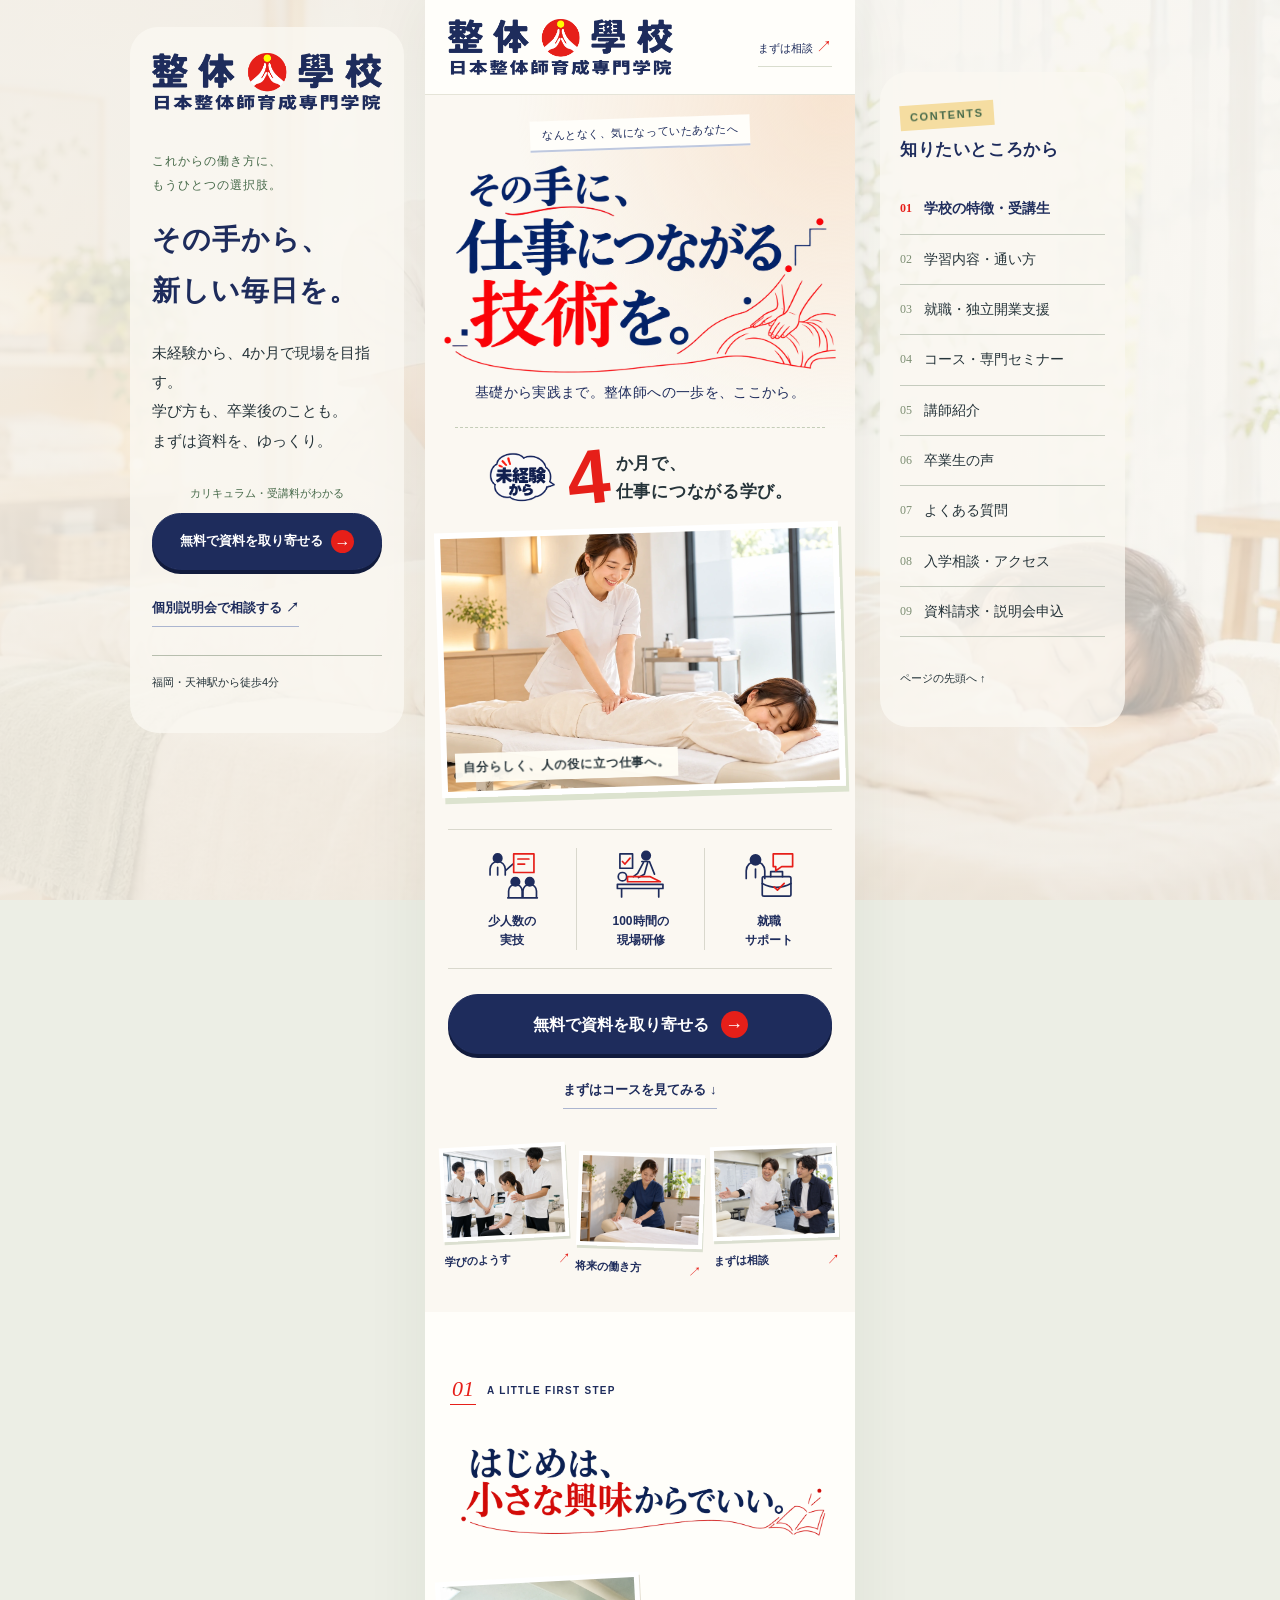
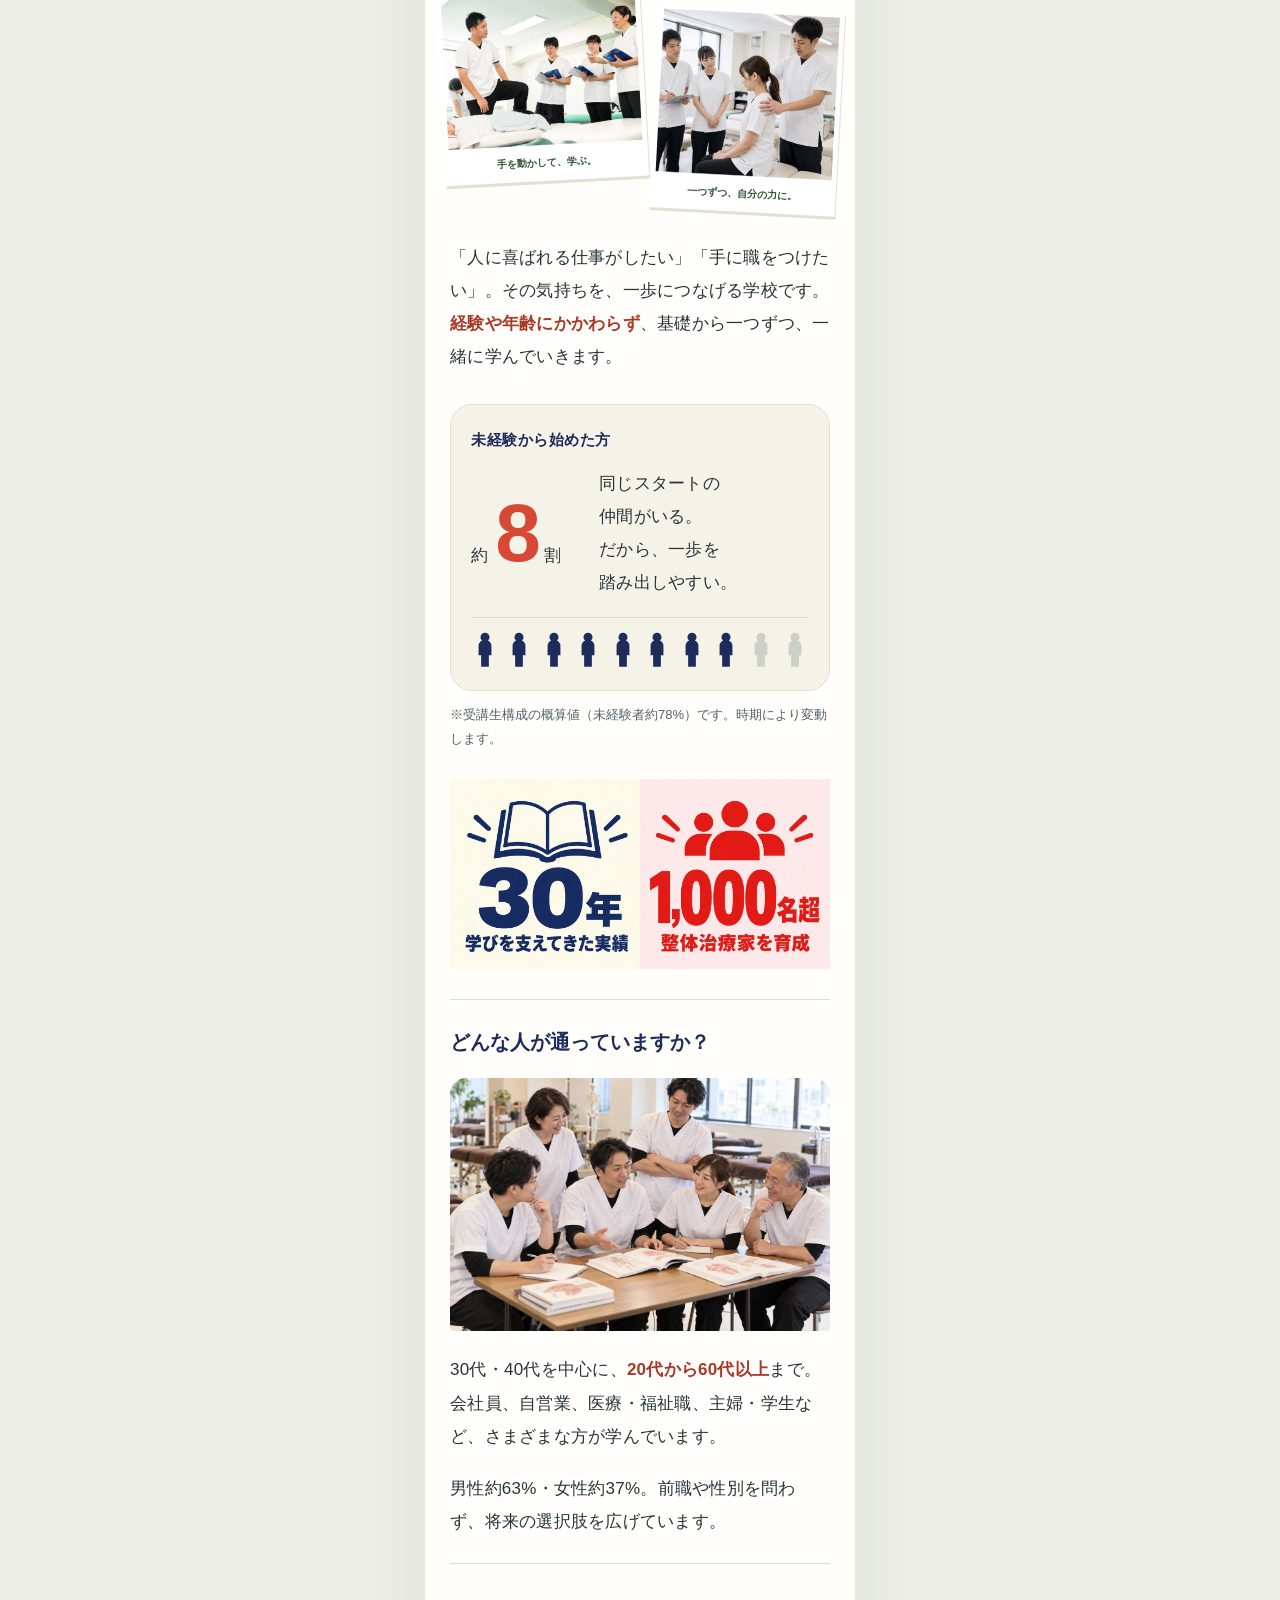
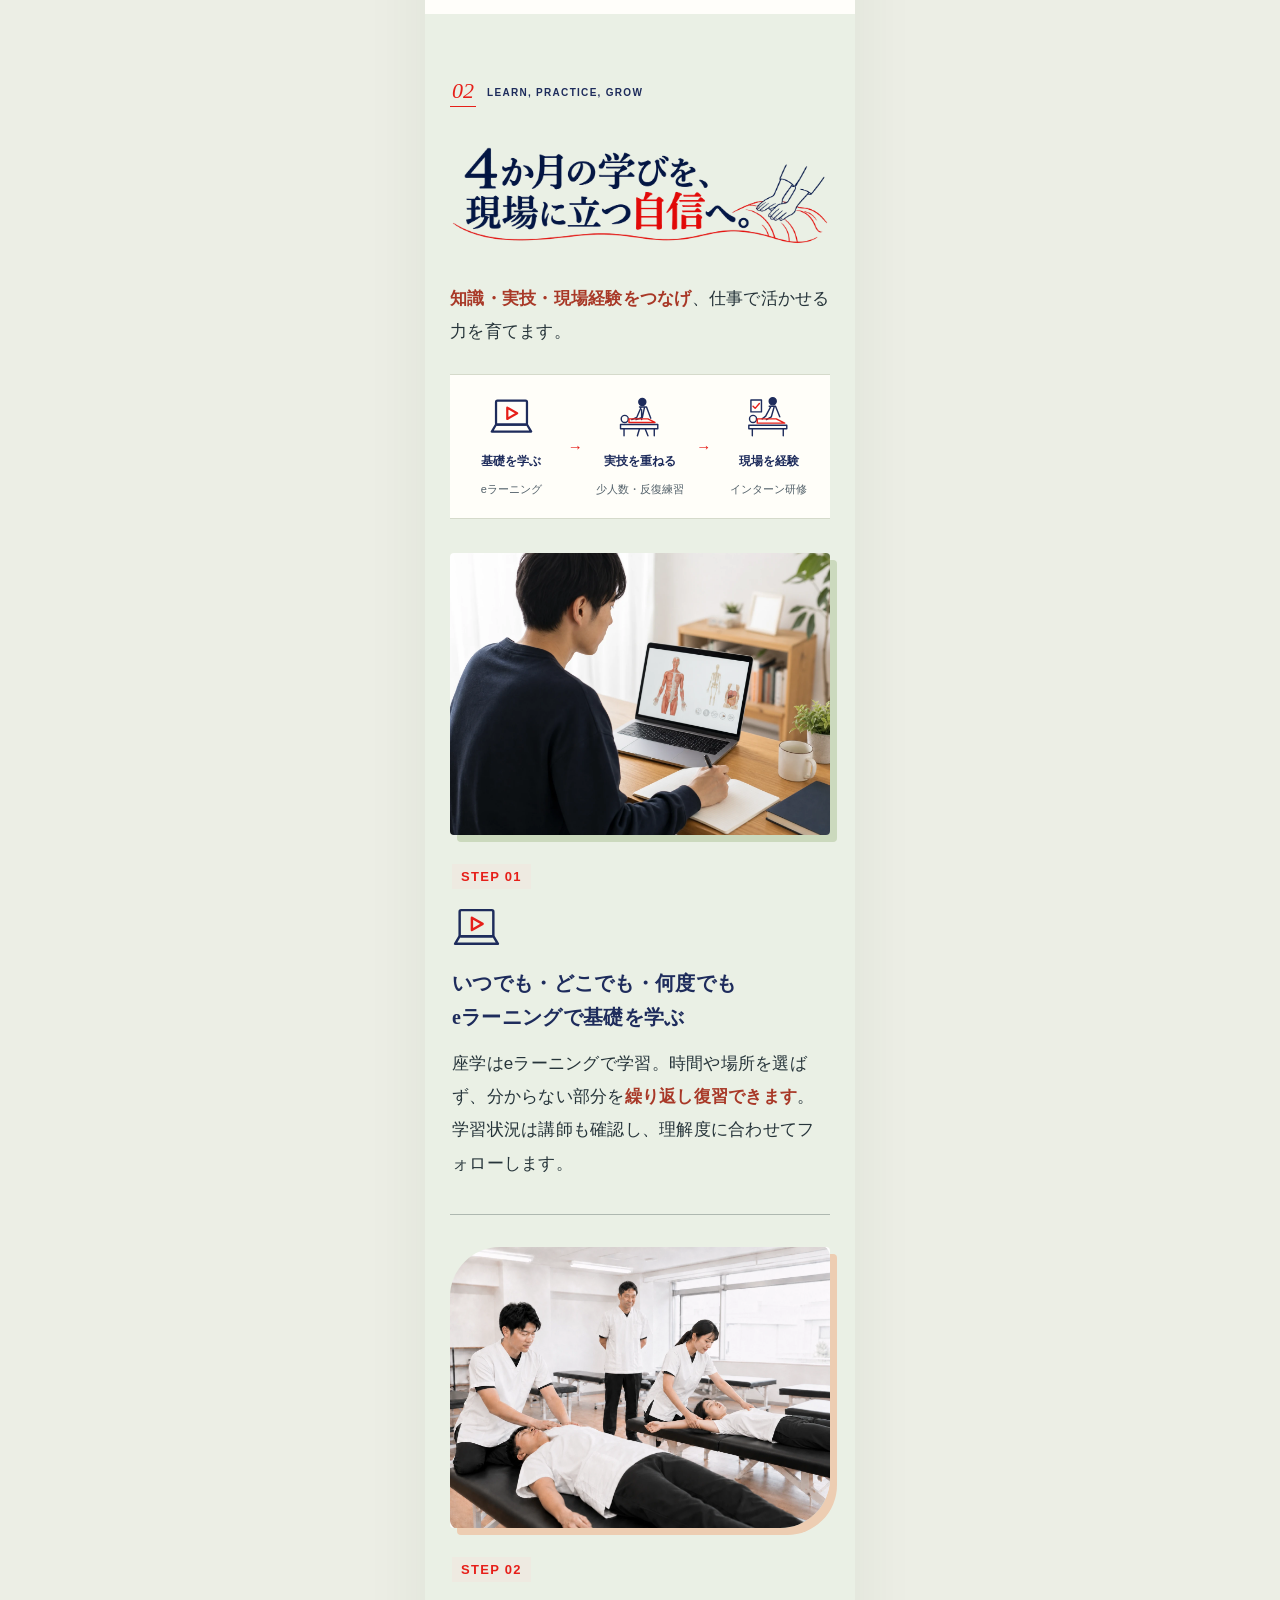
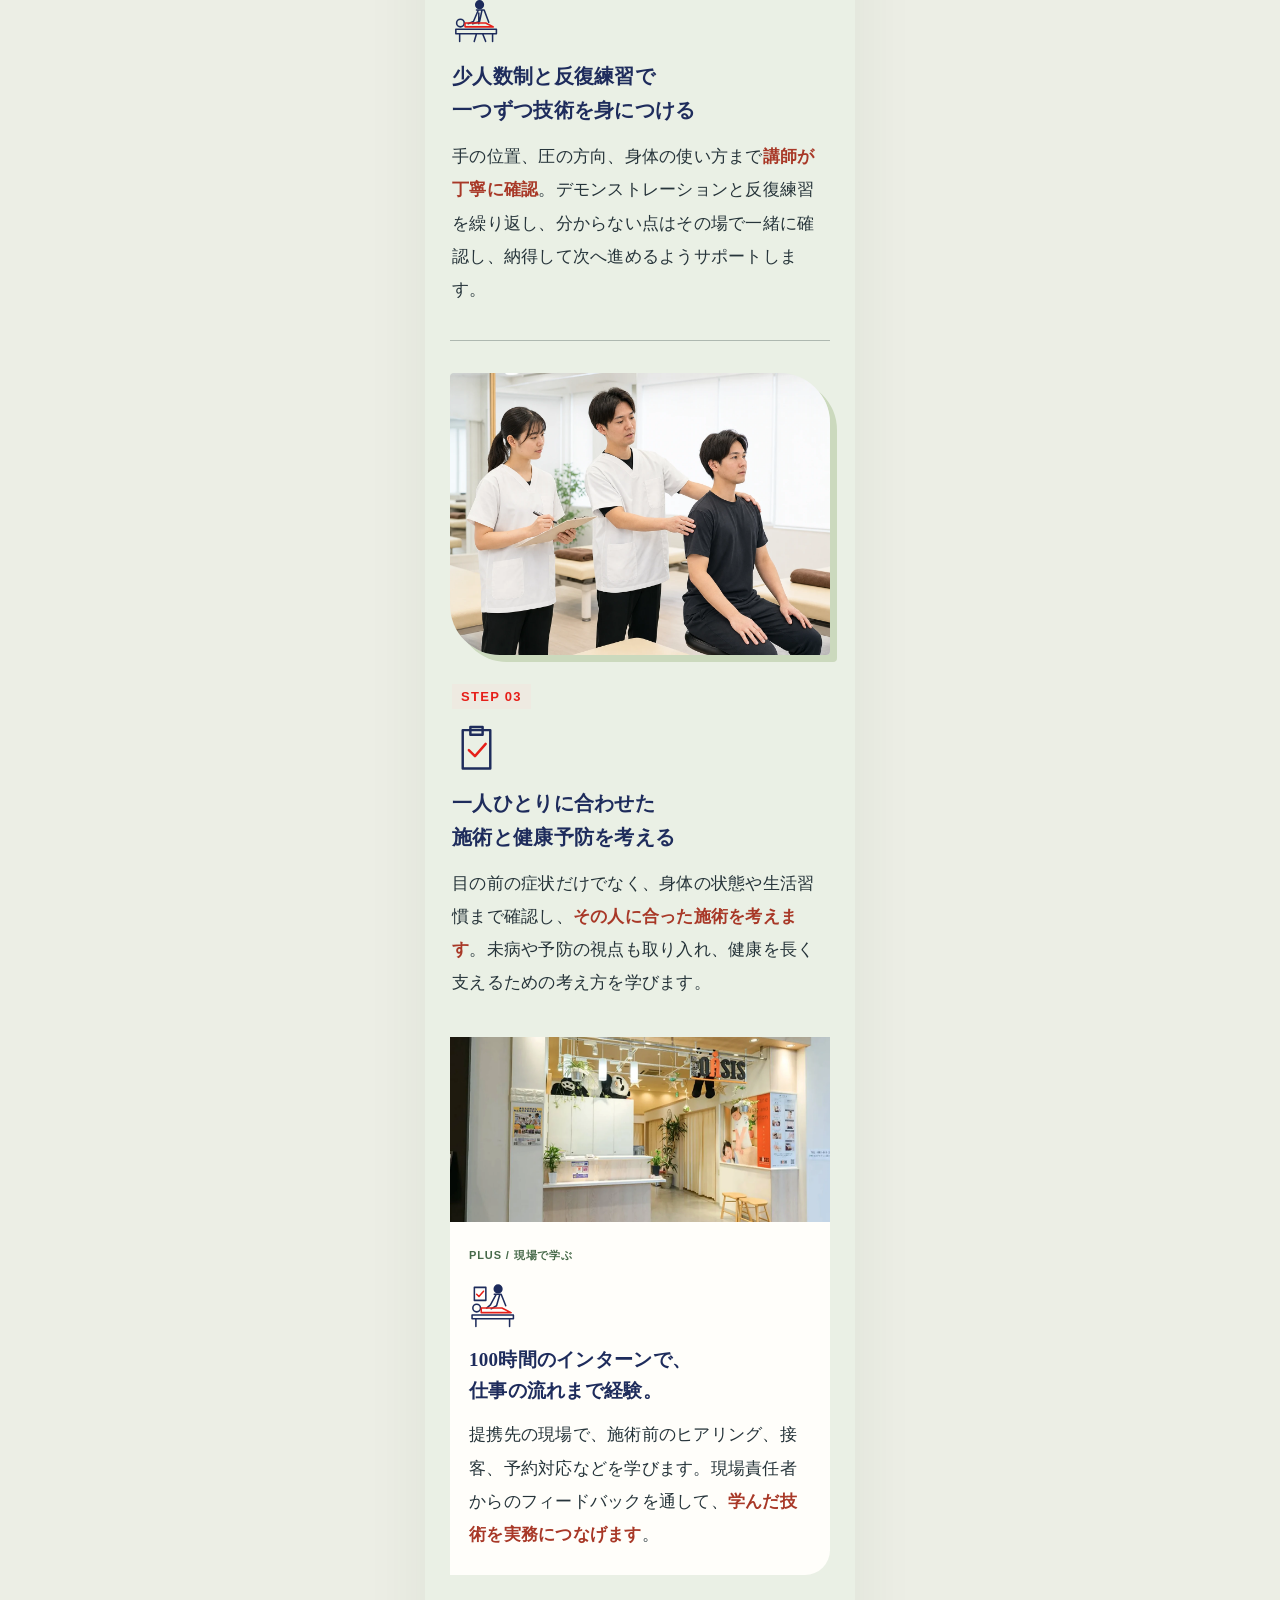
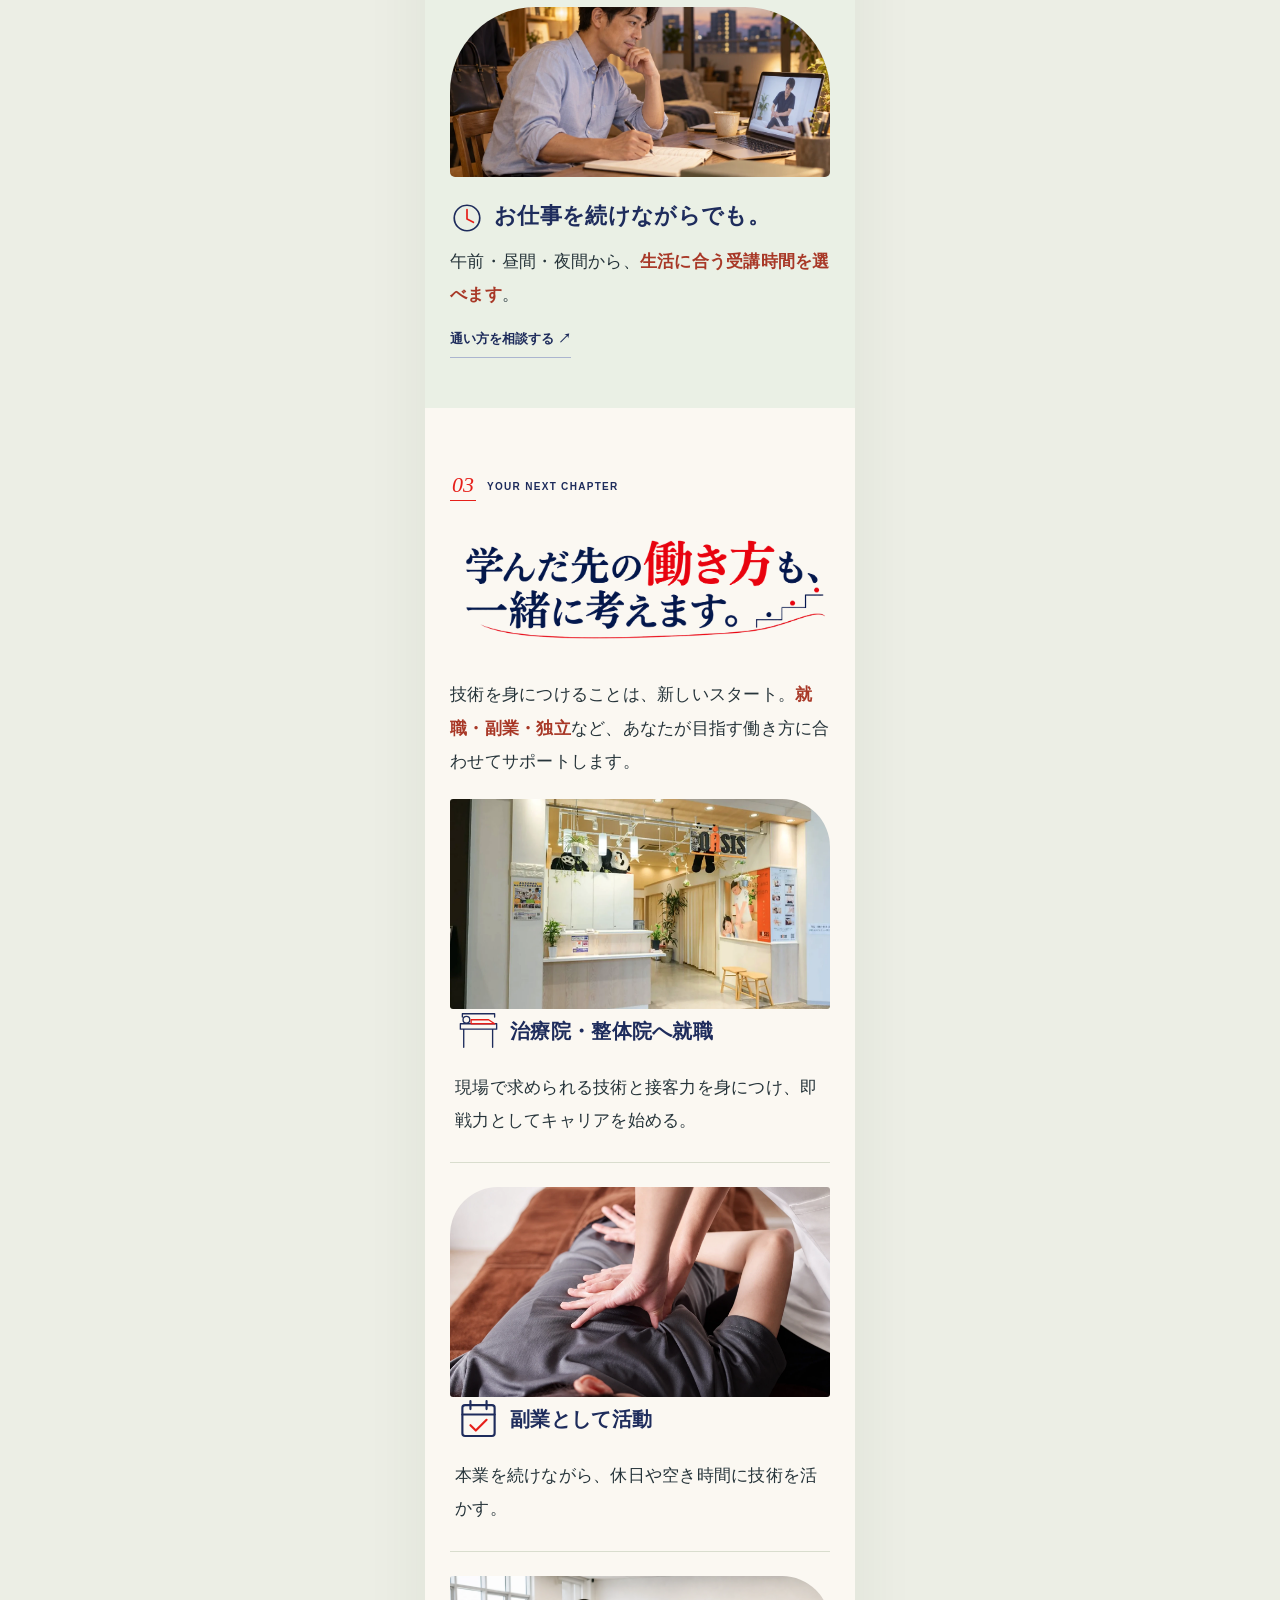
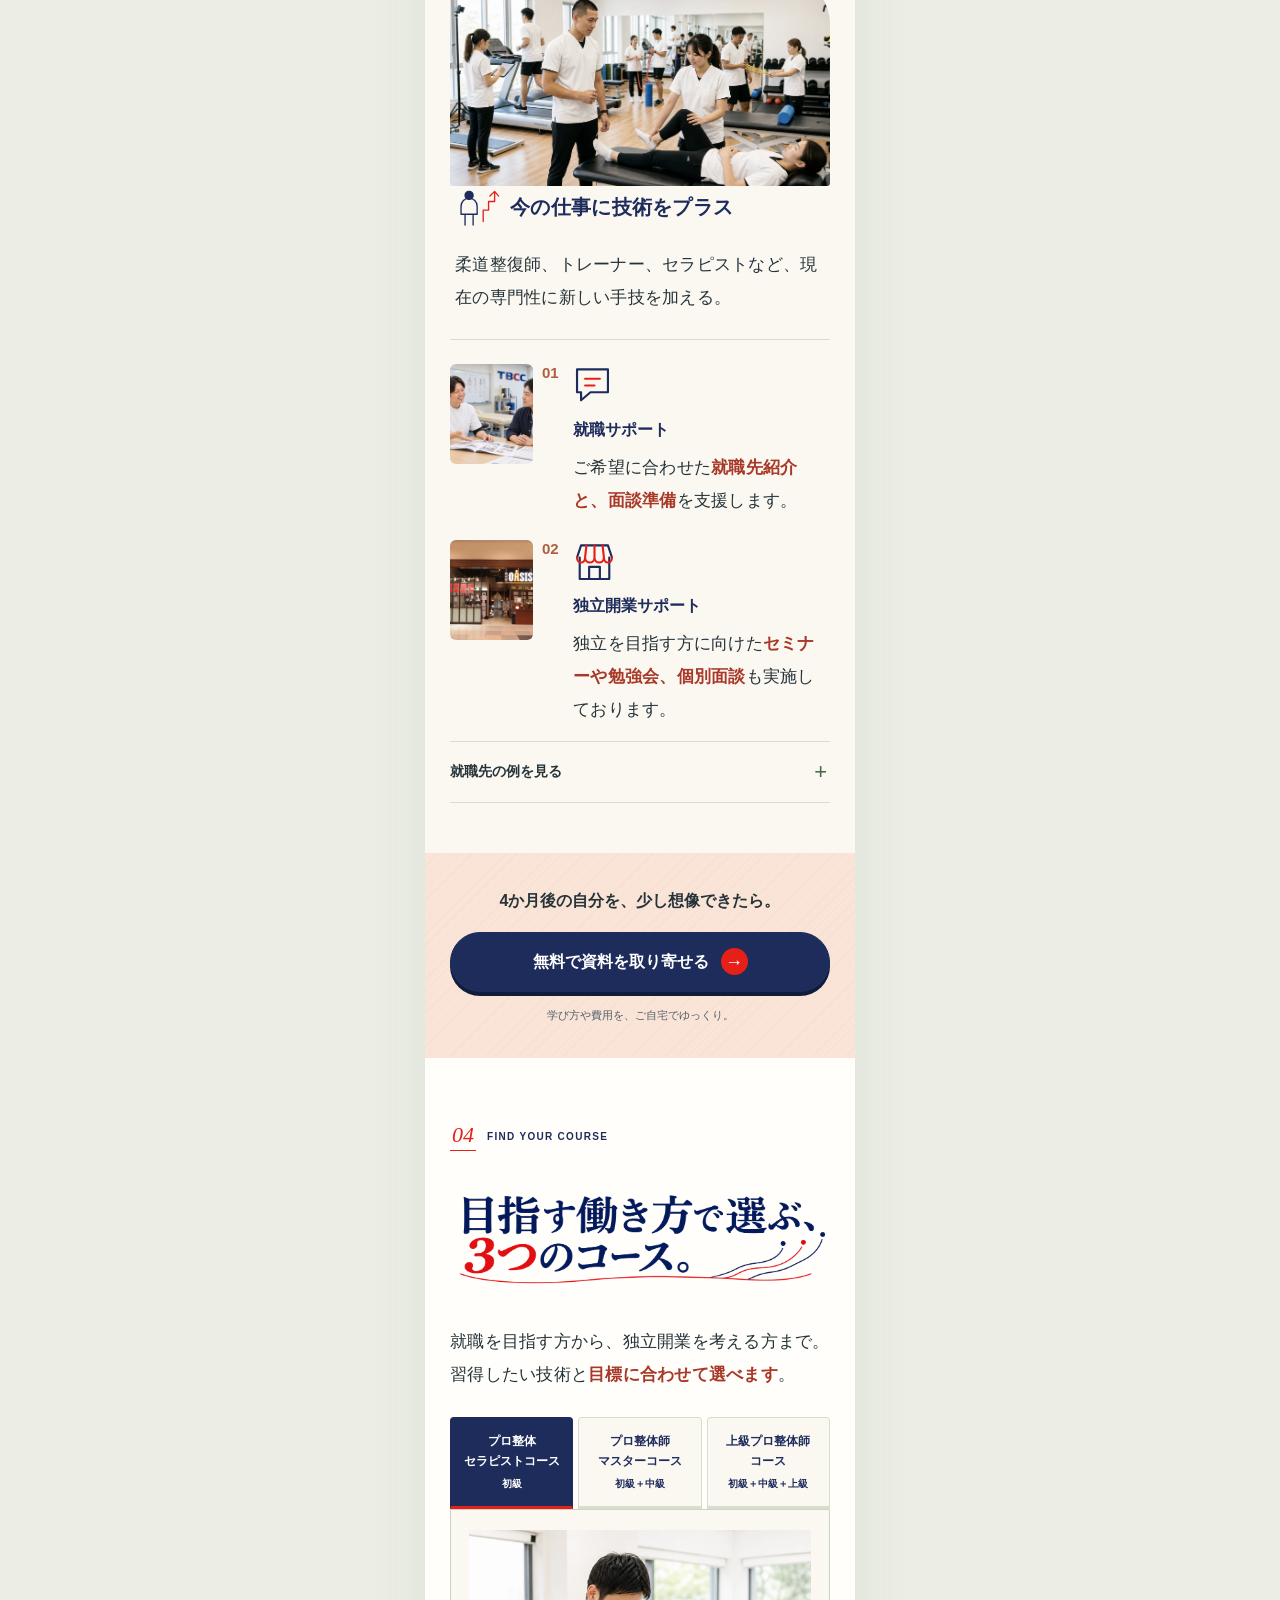
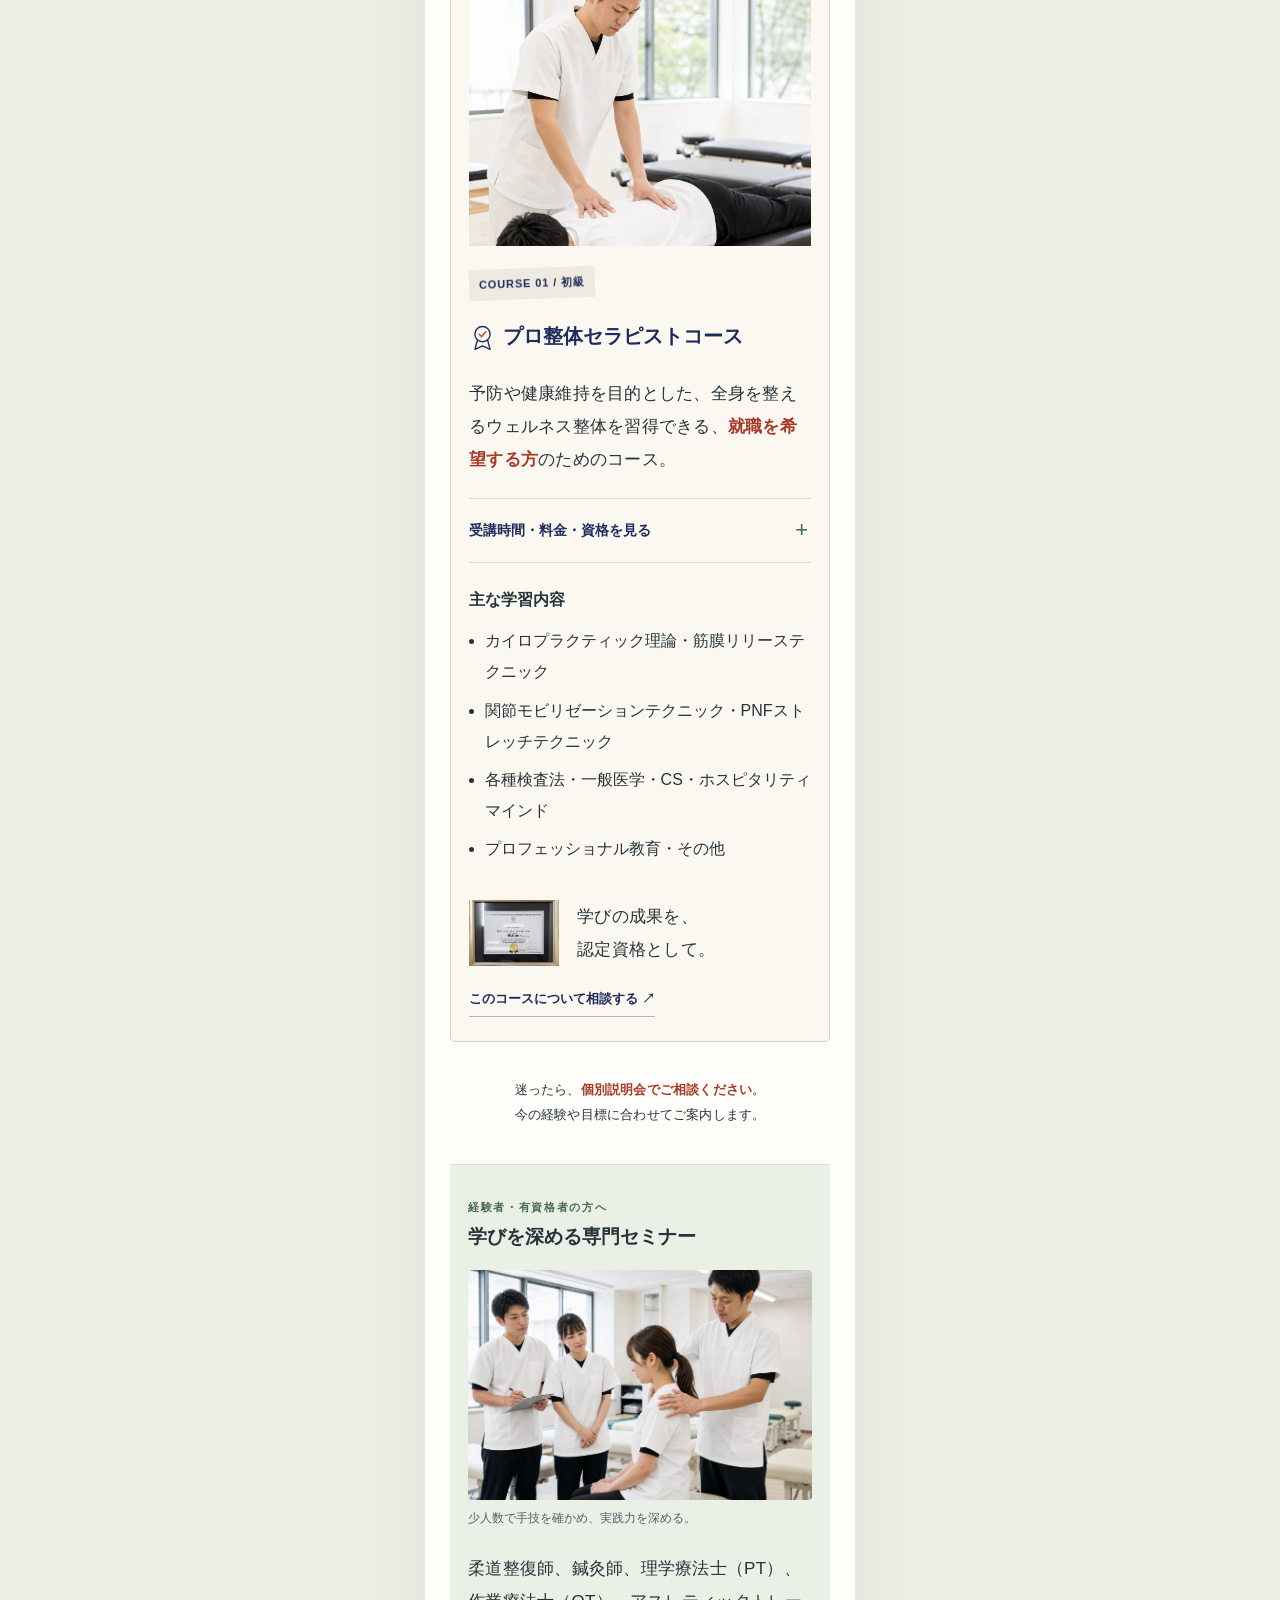
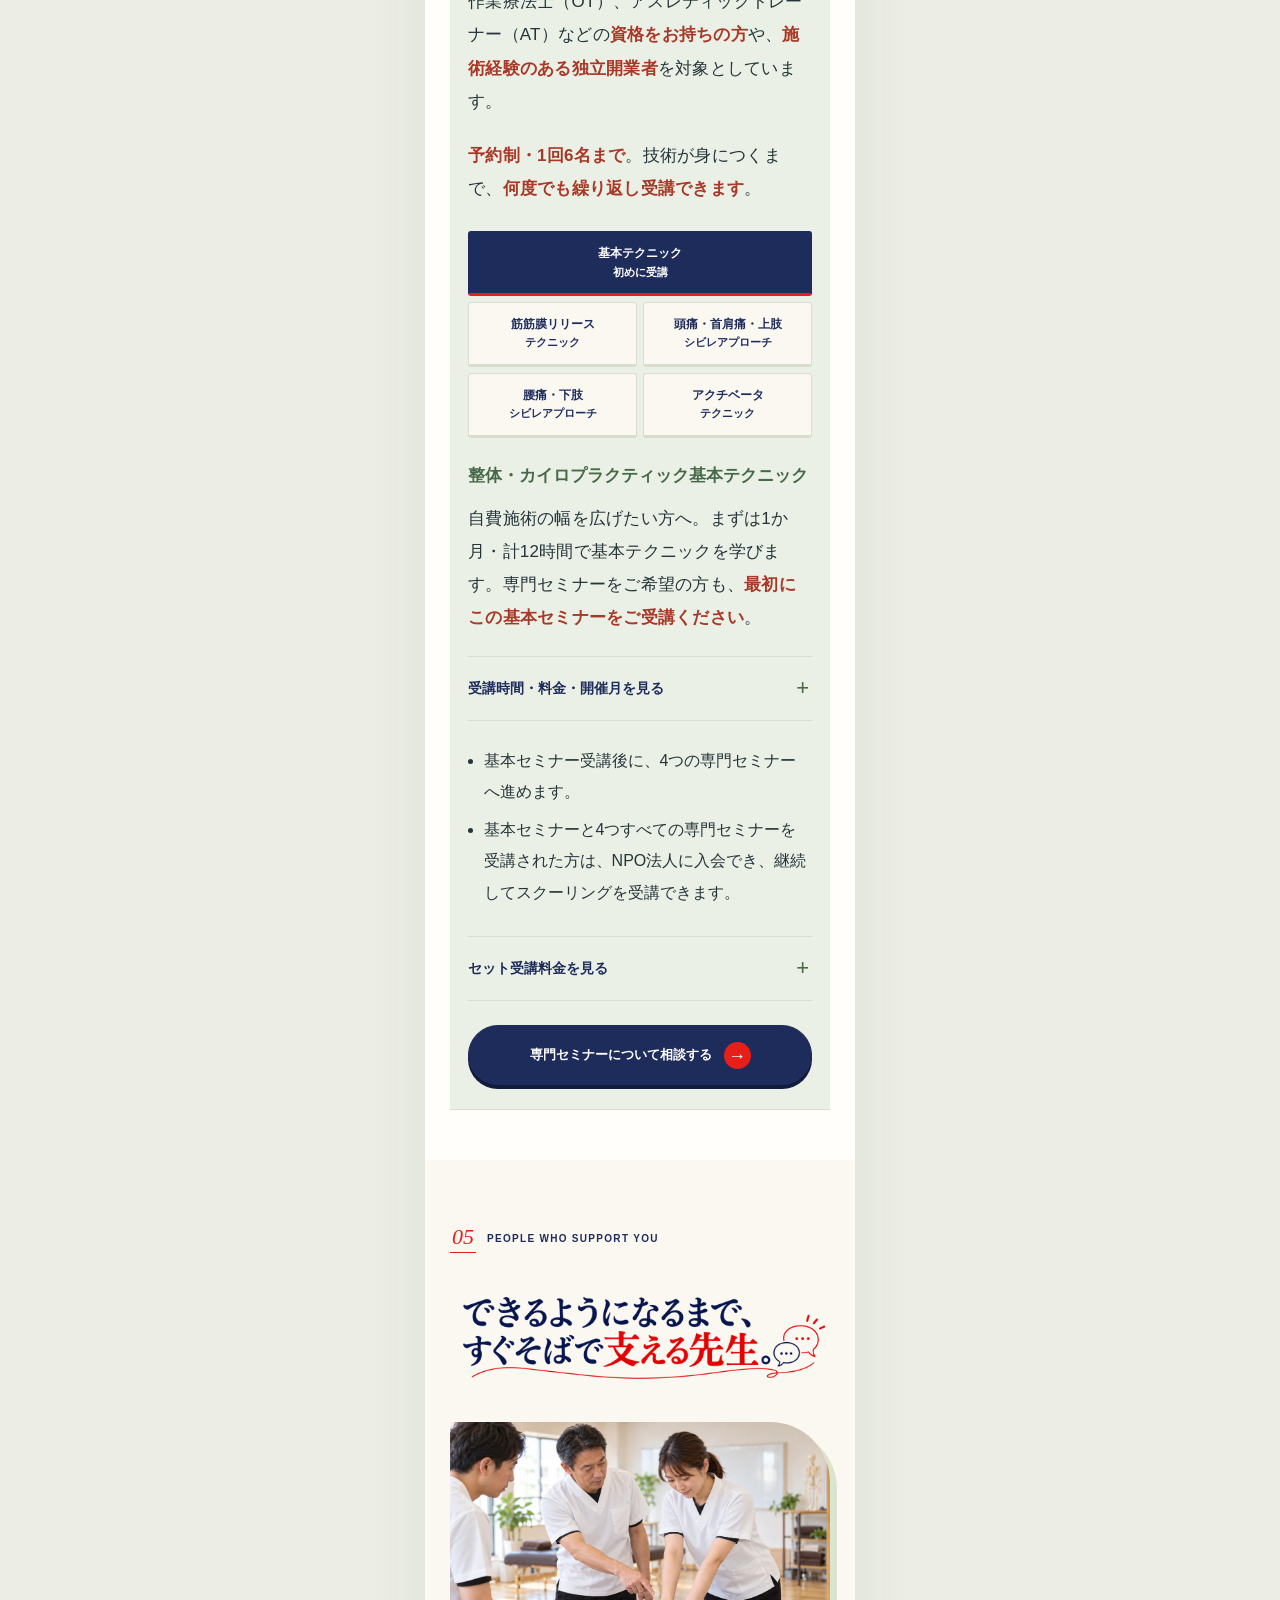
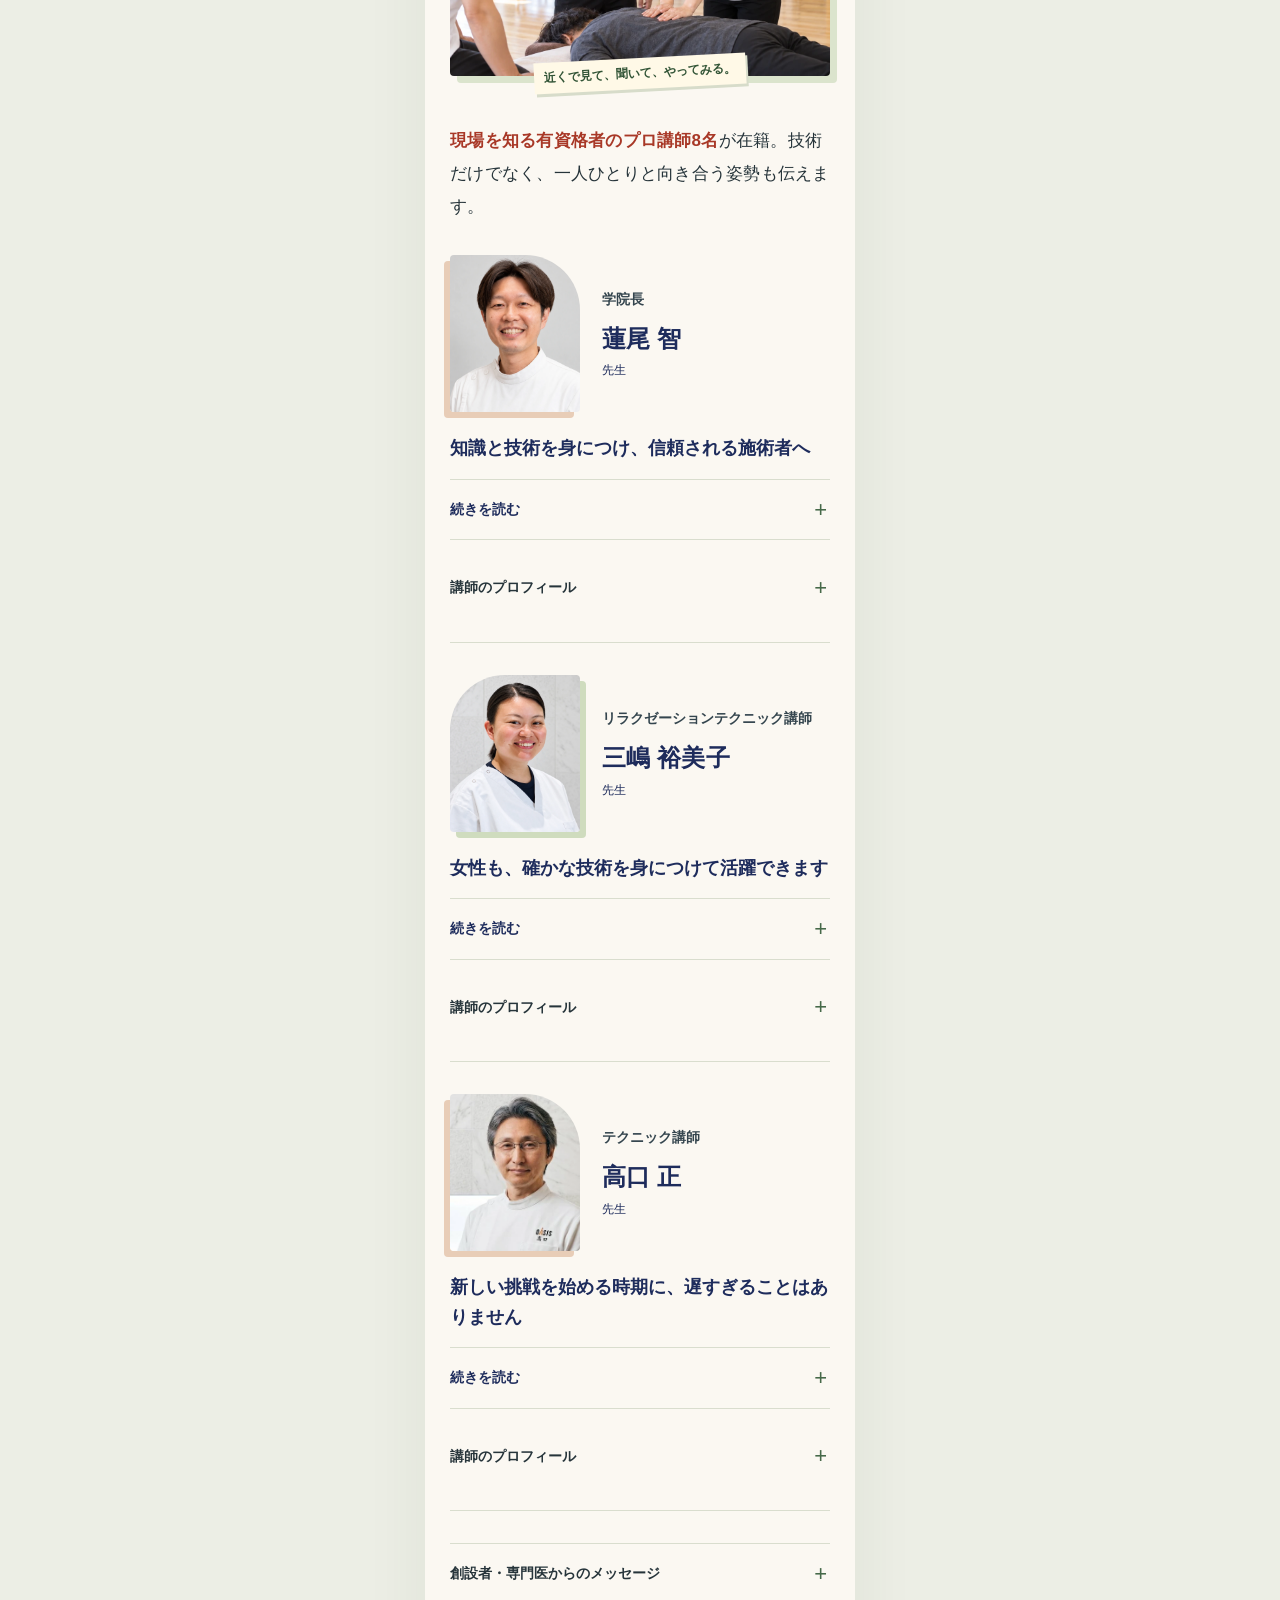
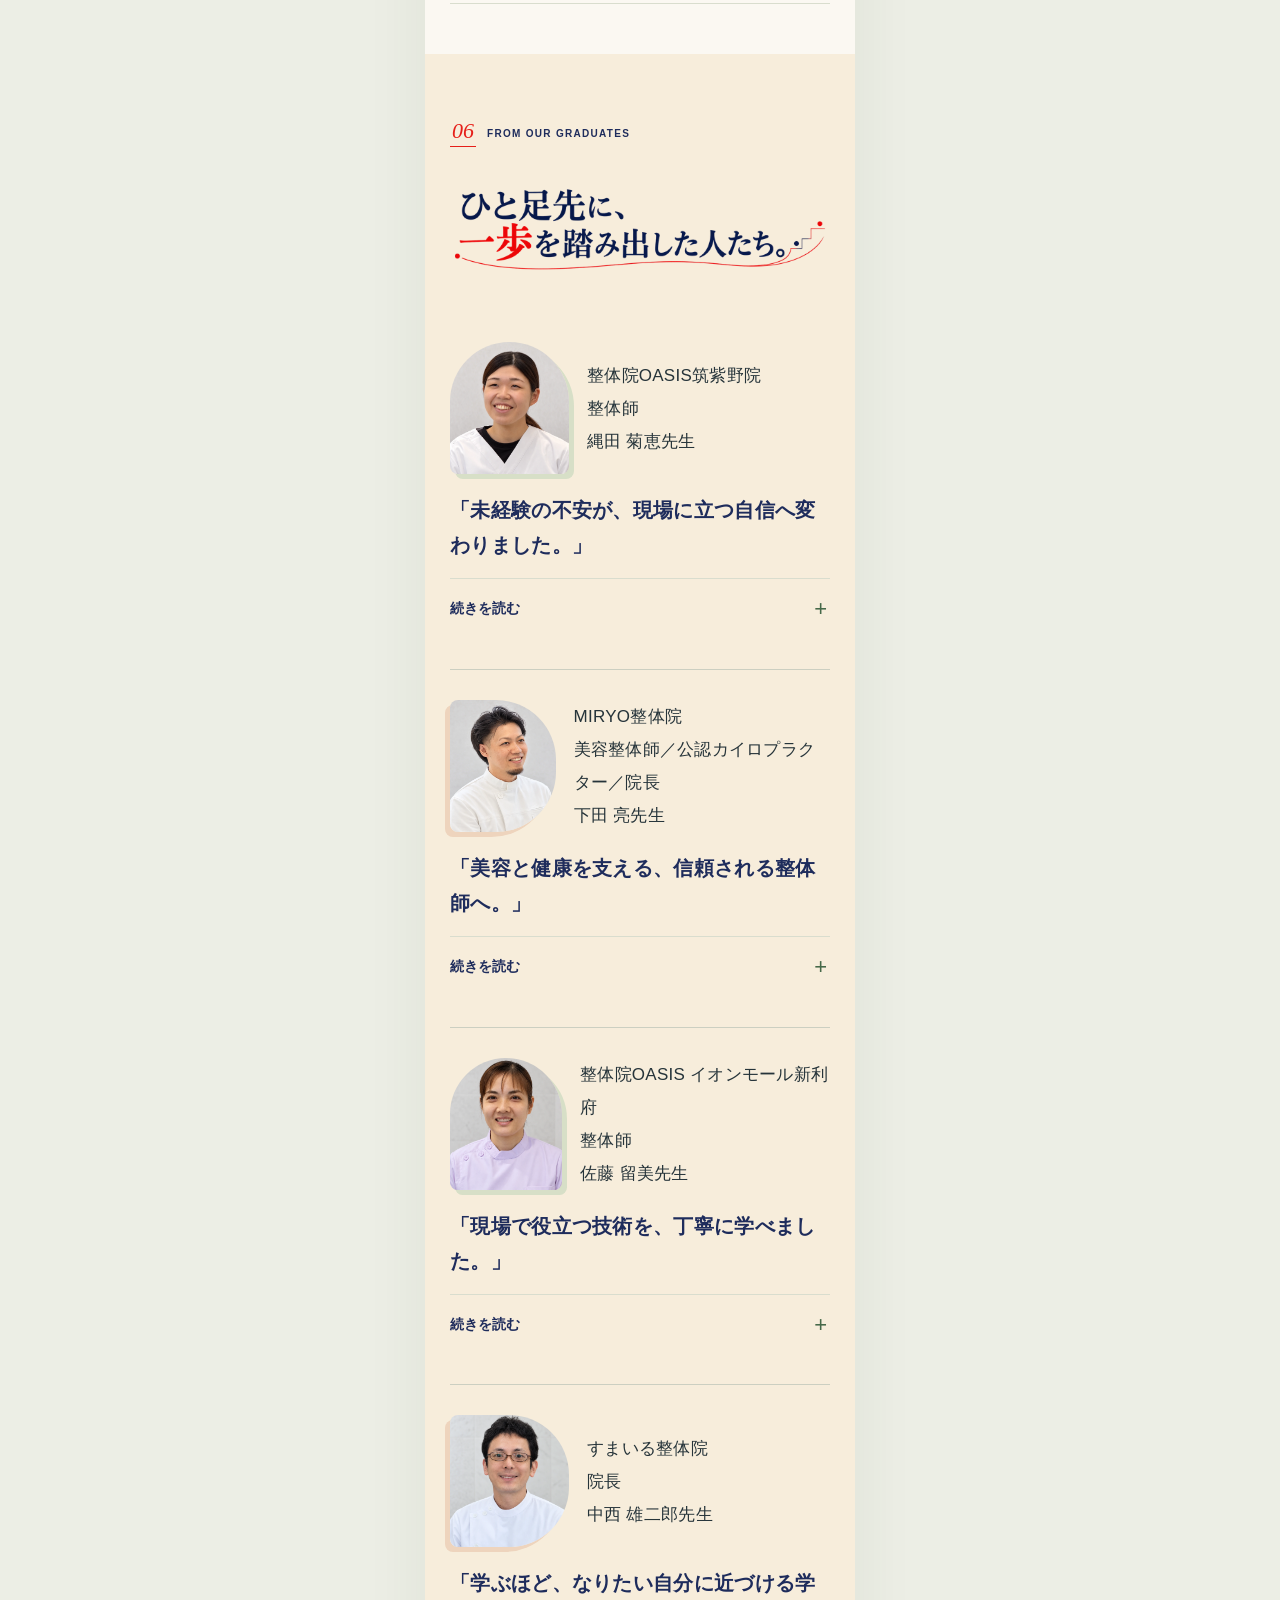
==== index.html @ b2b7c1b5 "Publish TBCC LP V20" ====
<!DOCTYPE html>

<html lang="ja"><head>
<!-- Google Tag Manager -->
<script>(function(w,d,s,l,i){w[l]=w[l]||[];w[l].push({'gtm.start':
new Date().getTime(),event:'gtm.js'});var f=d.getElementsByTagName(s)[0],
j=d.createElement(s),dl=l!='dataLayer'?'&l='+l:'';j.async=true;j.src=
'https://www.googletagmanager.com/gtm.js?id='+i+dl;f.parentNode.insertBefore(j,f);
})(window,document,'script','dataLayer','GTM-N3LWXKG5');</script>
<!-- End Google Tag Manager -->
<!-- Google tag (gtag.js) GA4 -->
<script async="" src="https://www.googletagmanager.com/gtag/js?id=G-VRVKX6JHLL"></script>
<script>
    window.dataLayer = window.dataLayer || [];
    function gtag(){dataLayer.push(arguments);}
    gtag('js', new Date());
    gtag('config', 'G-VRVKX6JHLL');
  </script>
<!-- End Google tag (gtag.js) GA4 -->
<meta charset="utf-8"/>
<meta content="width=device-width, initial-scale=1" name="viewport"/>
<meta content="福岡・天神の整体スクール「整体人学校」（日本整体師育成専門学院）。天神駅徒歩4分、未経験から4ヶ月で整体師を目指す方へ、少人数制実技、eラーニング、インターン、就職・独立開業支援をご案内します。" name="description"/>
<meta content="index,follow,max-image-preview:large,max-snippet:-1,max-video-preview:-1" name="robots"/>
<link href="https://tb-cc.jp/lp/" rel="canonical"/>
<meta content="福岡の整体スクール・整体学校｜未経験から4ヶ月で整体師へ｜整体人学校" property="og:title"/>
<meta content="福岡・天神の整体スクール「整体人学校」（日本整体師育成専門学院）。天神駅徒歩4分、未経験から4ヶ月で整体師を目指す方へ、少人数制実技、eラーニング、インターン、就職・独立開業支援をご案内します。" property="og:description"/>
<meta content="website" property="og:type"/>
<meta content="https://tb-cc.jp/lp/" property="og:url"/>
<meta content="日本整体師育成専門学院" property="og:site_name"/>
<meta content="ja_JP" property="og:locale"/>
<meta content="https://tb-cc.jp/lp/images/assets/hero/top-treatment-selected-20260716.webp" property="og:image"/>
<meta content="https://tb-cc.jp/lp/images/assets/hero/top-treatment-selected-20260716.webp" property="og:image:secure_url"/>
<meta content="image/webp" property="og:image:type"/>
<meta content="1448" property="og:image:width"/>
<meta content="1086" property="og:image:height"/>
<meta content="日本整体師育成専門学院の実技授業" property="og:image:alt"/>
<meta content="summary_large_image" name="twitter:card"/>
<meta content="福岡の整体スクール・整体学校｜未経験から4ヶ月で整体師へ｜整体人学校" name="twitter:title"/>
<meta content="福岡・天神の整体スクール「整体人学校」（日本整体師育成専門学院）。天神駅徒歩4分、未経験から4ヶ月で整体師を目指す方へ、少人数制実技、eラーニング、インターン、就職・独立開業支援をご案内します。" name="twitter:description"/>
<meta content="https://tb-cc.jp/lp/images/assets/hero/top-treatment-selected-20260716.webp" name="twitter:image"/>
<meta content="日本整体師育成専門学院の実技授業" name="twitter:image:alt"/>
<link href="favicon.webp?v=20260806-favicon" rel="icon" sizes="277x277" type="image/webp"/>
<link as="image" fetchpriority="high" href="images/hero-stylish-clinic-v20-20261014.webp?v=20261014-clinic" rel="preload"/>
<link href="//www.googletagmanager.com" rel="dns-prefetch"/>
<title>整体を仕事に。学びが見える | 日本整体師育成専門学院</title>
<link href="styles.css?v=20261013-v17-mats-opacity80" rel="stylesheet"/>
<script defer="" src="app.js?v=20261009-v15-soft"></script>
<link href="scroll-effects.css?v=20261014-v20-scroll" rel="stylesheet"/>
<link href="content-refinement.css?v=20261014-v20-phone" rel="stylesheet"/>
<link href="course-tabs.css?v=20261014-v20-face" rel="stylesheet"/>
<script defer="" src="course-tabs.js?v=20261014-v20-tabs"></script>
<script defer="" src="scroll-effects.js?v=20261014-v20-scroll"></script>
<script type="application/ld+json">{"@context": "https://schema.org", "@graph": [{"@type": "WebSite", "@id": "https://tb-cc.jp/lp/#website", "url": "https://tb-cc.jp/lp/", "name": "日本整体師育成専門学院", "alternateName": ["整体人学校", "整体人學校"], "inLanguage": "ja-JP", "publisher": {"@id": "https://tb-cc.jp/lp/#organization"}}, {"@type": "WebPage", "@id": "https://tb-cc.jp/lp/#webpage", "url": "https://tb-cc.jp/lp/", "name": "福岡の整体スクール・整体学校｜未経験から4ヶ月で整体師へ｜整体人学校", "description": "福岡・天神の整体スクール「整体人学校」（日本整体師育成専門学院）。天神駅徒歩4分、未経験から4ヶ月で整体師を目指す方へ、少人数制実技、eラーニング、インターン、就職・独立開業支援をご案内します。", "isPartOf": {"@id": "https://tb-cc.jp/lp/#website"}, "about": {"@id": "https://tb-cc.jp/lp/#organization"}, "mainEntity": {"@id": "https://tb-cc.jp/lp/#organization"}, "primaryImageOfPage": {"@type": "ImageObject", "url": "https://tb-cc.jp/lp/images/assets/hero/top-treatment-selected-20260716.webp", "width": 1448, "height": 1086}, "inLanguage": "ja-JP"}, {"@type": "EducationalOrganization", "@id": "https://tb-cc.jp/lp/#organization", "name": "日本整体師育成専門学院", "alternateName": ["整体人学校", "整体人學校"], "legalName": "株式会社TBCC", "url": "https://tb-cc.jp/lp/", "logo": {"@type": "ImageObject", "url": "https://tb-cc.jp/lp/images/media-logos/seitai-daigaku-logo-fix.webp", "width": 3438, "height": 858}, "image": "https://tb-cc.jp/lp/images/assets/hero/top-treatment-selected-20260716.webp", "description": "福岡・天神駅徒歩4分。未経験から4ヶ月で整体師を目指す、少人数制実技と現場研修を行う整体スクールです。", "telephone": "0120-43-0556", "email": "tenjin@tb-cc.com", "address": {"@type": "PostalAddress", "streetAddress": "天神3-1-16 橋口ビル4F", "addressLocality": "福岡市中央区", "addressRegion": "福岡県", "addressCountry": "JP"}, "areaServed": [{"@type": "City", "name": "福岡市"}, {"@type": "AdministrativeArea", "name": "福岡県"}], "contactPoint": {"@type": "ContactPoint", "telephone": "0120-43-0556", "contactType": "admissions", "availableLanguage": "ja"}, "priceRange": "48万円〜144万円（税抜）", "knowsAbout": ["整体", "カイロプラクティック", "整体師育成", "筋膜リリース", "PNFストレッチ", "独立開業支援"]}, {"@type": "FAQPage", "@id": "https://tb-cc.jp/lp/#faq", "isPartOf": {"@id": "https://tb-cc.jp/lp/#webpage"}, "mainEntity": [{"@type": "Question", "name": "整体や施術の経験がなくても入学できますか？", "acceptedAnswer": {"@type": "Answer", "text": "未経験から安心して学べるカリキュラムです。基礎知識と基本手技から段階的に学び、必要な知識と技術を一つひとつ身につけていきます。"}}, {"@type": "Question", "name": "働きながら通うことはできますか？", "acceptedAnswer": {"@type": "Answer", "text": "午前・昼間・夜間から、お仕事に合わせて受講時間をお選びいただけます。"}}, {"@type": "Question", "name": "4ヶ月で本当に現場に立てますか？", "acceptedAnswer": {"@type": "Answer", "text": "少人数の反復実技と現場研修を組み合わせ、即戦力化を目指します。ただし、到達度は受講状況や個人差によって異なります。"}}, {"@type": "Question", "name": "卒業後の就職サポートはありますか？", "acceptedAnswer": {"@type": "Answer", "text": "系列・提携治療院への紹介や、面談準備などを通してサポートします。ご希望を丁寧に伺い、一人ひとりに合った進路をご提案します。"}}, {"@type": "Question", "name": "独立開業についても相談できますか？", "acceptedAnswer": {"@type": "Answer", "text": "独立を目指す方に向けたセミナー、勉強会、個別面談を実施しています。まずは目指したい働き方をお聞かせください。"}}]}, {"@type": "ItemList", "@id": "https://tb-cc.jp/lp/#course-list", "name": "日本整体師育成専門学院のコース一覧", "itemListElement": [{"@type": "ListItem", "position": 1, "url": "https://tb-cc.jp/lp/#panel-casual", "item": {"@type": "Course", "@id": "https://tb-cc.jp/lp/#course-casual", "url": "https://tb-cc.jp/lp/#panel-casual", "name": "プロ整体セラピストコース", "description": "全身を整えるウェルネス整体を習得し、就職を目指す初級コース。", "provider": {"@id": "https://tb-cc.jp/lp/#organization"}, "inLanguage": "ja-JP", "timeRequired": "PT310H", "educationalCredentialAwarded": "NPO法人日本整体療法技術支援協会認定 プロ整体セラピスト認定証書"}}, {"@type": "ListItem", "position": 2, "url": "https://tb-cc.jp/lp/#panel-basic", "item": {"@type": "Course", "@id": "https://tb-cc.jp/lp/#course-basic", "url": "https://tb-cc.jp/lp/#panel-basic", "name": "プロ整体師マスターコース", "description": "ウェルネス整体とアクチベータテクニックを習得する初級・中級コース。", "provider": {"@id": "https://tb-cc.jp/lp/#organization"}, "inLanguage": "ja-JP", "timeRequired": "PT440H", "educationalCredentialAwarded": "NPO法人日本整体療法技術支援協会認定 プロ整体師認定証書"}}, {"@type": "ListItem", "position": 3, "url": "https://tb-cc.jp/lp/#panel-professional", "item": {"@type": "Course", "@id": "https://tb-cc.jp/lp/#course-professional", "url": "https://tb-cc.jp/lp/#panel-professional", "name": "上級プロ整体師コース", "description": "整体とカイロプラクティックを総合的に習得し、独立開業を目指す上級コース。", "provider": {"@id": "https://tb-cc.jp/lp/#organization"}, "inLanguage": "ja-JP", "timeRequired": "PT670H", "educationalCredentialAwarded": "NPO法人日本整体療法技術支援協会認定 上級プロ整体師認定証書"}}, {"@type": "ListItem", "position": 4, "url": "https://tb-cc.jp/lp/#panel-license-basic", "item": {"@type": "Course", "name": "整体・カイロプラクティック基本テクニック", "description": "自費施術の幅を広げたい方へ。まずは1か月・計12時間で基本テクニックを学びます。専門セミナーをご希望の方も、最初にこの基本セミナーをご受講ください。", "provider": {"@id": "https://tb-cc.jp/lp/#organization"}, "timeRequired": "PT12H"}}, {"@type": "ListItem", "position": 5, "url": "https://tb-cc.jp/lp/#panel-license-myofascial", "item": {"@type": "Course", "name": "筋筋膜リリーステクニック", "description": "筋筋膜リリーステクニックを学ぶ専門セミナーです。基本を土台に学びを深め、自費施術に活かせる技術の幅を広げます。", "provider": {"@id": "https://tb-cc.jp/lp/#organization"}, "timeRequired": "PT24H"}}, {"@type": "ListItem", "position": 6, "url": "https://tb-cc.jp/lp/#panel-license-upper", "item": {"@type": "Course", "name": "頭痛・首肩痛・上肢シビレアプローチ", "description": "頭痛・首肩痛・上肢シビレアプローチを学ぶ専門セミナーです。基本を土台に学びを深め、自費施術に活かせる技術の幅を広げます。", "provider": {"@id": "https://tb-cc.jp/lp/#organization"}, "timeRequired": "PT24H"}}, {"@type": "ListItem", "position": 7, "url": "https://tb-cc.jp/lp/#panel-license-lower", "item": {"@type": "Course", "name": "腰痛・下肢シビレアプローチ", "description": "腰痛・下肢シビレアプローチを学ぶ専門セミナーです。基本を土台に学びを深め、自費施術に活かせる技術の幅を広げます。", "provider": {"@id": "https://tb-cc.jp/lp/#organization"}, "timeRequired": "PT24H"}}, {"@type": "ListItem", "position": 8, "url": "https://tb-cc.jp/lp/#panel-license-activator", "item": {"@type": "Course", "name": "アクチベータテクニック", "description": "アクチベータテクニックを学ぶ専門セミナーです。基本を土台に学びを深め、自費施術に活かせる技術の幅を広げます。", "provider": {"@id": "https://tb-cc.jp/lp/#organization"}, "timeRequired": "PT24H"}}]}]}</script></head><body><noscript><iframe height="0" src="https://www.googletagmanager.com/ns.html?id=GTM-N3LWXKG5" style="display:none;visibility:hidden" width="0"></iframe></noscript>
<a class="skip-link" href="#main">本文へ移動</a>
<div aria-hidden="true" class="page-backdrop"></div>
<aside aria-label="資料請求のご案内" class="desktop-request">
<a class="rail-brand" href="#top"><img alt="整体人学校 日本整体師育成専門学院" class="" decoding="async" height="858" loading="eager" src="images/media-logos/seitai-daigaku-logo-fix.webp?v=20260731-logo-fix" width="3438"/></a>
<p class="rail-kicker">これからの働き方に、<br/>もうひとつの選択肢。</p>
<h2>その手から、<br/>新しい毎日を。</h2>
<p>未経験から、4か月で現場を目指す。<br/>学び方も、卒業後のことも。<br/>まずは資料を、ゆっくり。</p>
<div class="rail-cta"><span class="small-note">カリキュラム・受講料がわかる</span><a class="button" data-purpose="資料請求" href="#contact"><span>無料で資料を取り寄せる</span><span aria-hidden="true" class="button-arrow">→</span></a></div>
<a class="text-link" data-purpose="個別説明会希望" href="#contact">個別説明会で相談する <span>↗</span></a>
<p class="rail-access">福岡・天神駅から徒歩4分</p>
</aside>
<nav aria-label="ページの目次" class="desktop-toc"><p class="eyebrow">CONTENTS</p><h2>知りたいところから</h2><a href="#about"><span>01</span>学校の特徴・受講生</a><a href="#learning"><span>02</span>学習内容・通い方</a><a href="#career"><span>03</span>就職・独立開業支援</a><a href="#course"><span>04</span>コース・専門セミナー</a><a href="#instructors"><span>05</span>講師紹介</a><a href="#graduate"><span>06</span>卒業生の声</a><a href="#faq"><span>07</span>よくある質問</a><a href="#admission"><span>08</span>入学相談・アクセス</a><a href="#contact"><span>09</span>資料請求・説明会申込</a><a class="back-top" href="#top">ページの先頭へ ↑</a></nav>
<div class="mobile-page" id="top">
<header class="site-header"><a href="#top"><img alt="整体人学校 日本整体師育成専門学院" class="" decoding="async" height="858" loading="eager" src="images/media-logos/seitai-daigaku-logo-fix.webp?v=20260731-logo-fix" width="3438"/></a><a class="header-consult" data-purpose="個別説明会希望" href="#contact">まずは相談 <span>↗</span></a></header>
<main id="main">
<section aria-labelledby="hero-title" class="hero">
<div class="hero-copy"><p class="hero-invite">なんとなく、気になっていたあなたへ</p>
<h1 class="hero-art-title" id="hero-title"><span class="visually-hidden">その手に、仕事につながる技術を。</span><img alt="" aria-hidden="true" fetchpriority="high" height="599" src="images/hero-practical-title-v15-transparent.webp" width="1100"/></h1><p class="hero-title-subcopy">基礎から実践まで。整体師への一歩を、ここから。</p>
<div class="hero-promise"><p class="beginner-bubble"><img src="images/beginner-speech-bubble-v20-20261014.webp?v=20261014-bubble" alt="未経験から" width="400" height="398" decoding="async"/></p><p><strong>4</strong><span>か月で、<br/>仕事につながる学び。</span></p></div></div>
<figure class="hero-photo"><img alt="明るい施術室で、笑顔で整体を行う施術者のイメージ" fetchpriority="high" height="933" src="images/hero-stylish-clinic-v20-20261014.webp?v=20261014-clinic" width="1400"/><figcaption>自分らしく、人の役に立つ仕事へ。</figcaption></figure>
<div class="hero-action"><nav aria-label="学びの特徴" class="icon-benefits"><a href="#learning"><svg aria-hidden="true" class="guide-icon" data-icon="small-class" fill="none" focusable="false" stroke="currentColor" stroke-linecap="round" stroke-linejoin="round" stroke-width="2" viewbox="0 0 64 64"><circle cx="15" cy="12" fill="currentColor" r="5"></circle><path d="M6 32v-7a9 9 0 0 1 18 0v7M15 23v9M24 27l9-8"></path><path class="accent" d="M34 7h24v22H34zM39 13h13m-13 6h8"></path><circle cx="36" cy="40" fill="currentColor" r="5"></circle><circle cx="53" cy="40" fill="currentColor" r="5"></circle><path d="M28 58v-7a8 8 0 0 1 16 0v7m1 0v-7a8 8 0 0 1 16 0v7M27 59h35"></path></svg><span>少人数の<br/>実技</span></a><a href="#learning"><svg aria-hidden="true" class="guide-icon" data-icon="workplace-training" fill="none" focusable="false" stroke="currentColor" stroke-linecap="round" stroke-linejoin="round" stroke-width="2" viewbox="0 0 64 64"><circle cx="38" cy="9" fill="currentColor" r="5"></circle><path d="M33 16h9l6 15m-13-14-7 13-5 4m17-17-4 14-7 4"></path><circle cx="10" cy="34" r="5"></circle><path class="accent" d="M16 34h27l12 6H16z"></path><path d="M4 43h54v5H4zM9 48v10m44-10v10"></path><path d="M7 7h15v17H7z"></path><path class="accent" d="m10 16 3 3 6-7"></path></svg><span>100時間の<br/>現場研修</span></a><a href="#career"><svg aria-hidden="true" class="guide-icon" data-icon="job-support" fill="none" focusable="false" stroke="currentColor" stroke-linecap="round" stroke-linejoin="round" stroke-width="2" viewbox="0 0 64 64"><circle cx="16" cy="14" fill="currentColor" r="6"></circle><path d="M5 36v-9a11 11 0 0 1 22 0v9M16 25v10"></path><rect height="23" rx="2" width="34" x="24" y="34"></rect><path d="M34 34v-6h14v6M24 42c11 6 23 6 34 0"></path><path class="accent" d="m38 46 4 4 8-8"></path><path class="accent" d="M37 7h23v15H47l-7 5v-5h-3z"></path></svg><span>就職<br/>サポート</span></a></nav><a class="button" data-purpose="資料請求" href="#contact"><span>無料で資料を取り寄せる</span><span aria-hidden="true" class="button-arrow">→</span></a><a class="text-link" href="#course">まずはコースを見てみる ↓</a></div>
</section><nav aria-label="学校の魅力を写真から見る" class="photo-stories"><a href="#learning"><img alt="" class="" decoding="async" height="1086" loading="lazy" src="images/assets/course/school-practice-observation-uniform.webp?v=20261014-restored" width="1448"/><span>学びのようす<b aria-hidden="true">↗</b></span></a><a href="#career"><img alt="" class="" decoding="async" height="933" loading="lazy" src="images/story-career-navy-v20-20261014.webp?v=20261014-navy" width="1400"/><span>将来の働き方<b aria-hidden="true">↗</b></span></a><a href="#admission"><img alt="" class="" decoding="async" height="933" loading="lazy" src="images/story-consult-v20-20261014.webp?v=20261014-scenes" width="1400"/><span>まずは相談<b aria-hidden="true">↗</b></span></a></nav>
<section class="section about" id="about">
<div class="section-title"><p class="eyebrow"><span>01</span> A LITTLE FIRST STEP</p><h2 class="title-art-heading"><span class="visually-hidden">はじめは、小さな興味からでいい。</span><img alt="" aria-hidden="true" decoding="async" height="371" loading="lazy" src="images/title-about-practical-v15.webp" width="1100"/></h2></div><div class="school-photo-spread"><figure><img alt="仲間と実技を学ぶイメージ" class="" decoding="async" height="1023" loading="lazy" src="images/assets/course/course-hero-uniform.webp" width="1537"/><figcaption>手を動かして、学ぶ。</figcaption></figure><figure><img alt="姿勢の確認を学ぶイメージ" class="" decoding="async" height="1097" loading="lazy" src="images/assets/course/school-seated-assessment-uniform.webp" width="1434"/><figcaption>一つずつ、自分の力に。</figcaption></figure></div>
<p>「人に喜ばれる仕事がしたい」「手に職をつけたい」。その気持ちを、一歩につなげる学校です。<strong class="body-keyword">経験や年齢にかかわらず</strong>、基礎から一つずつ、一緒に学んでいきます。</p>
<div class="beginner-note beginner-highlight"><p class="beginner-kicker">未経験から始めた方</p><div><p>約 <strong>8</strong> 割</p></div><p>同じスタートの<br/>仲間がいる。<br/>だから、一歩を<br/>踏み出しやすい。</p><div aria-hidden="true" class="beginner-ratio"><span class="filled"><svg aria-hidden="true" fill="currentColor" viewbox="0 0 16 28"><circle cx="8" cy="4" r="3.5"></circle><path d="M3 11a5 5 0 0 1 10 0v7h-2v9H5v-9H3z"></path></svg></span><span class="filled"><svg aria-hidden="true" fill="currentColor" viewbox="0 0 16 28"><circle cx="8" cy="4" r="3.5"></circle><path d="M3 11a5 5 0 0 1 10 0v7h-2v9H5v-9H3z"></path></svg></span><span class="filled"><svg aria-hidden="true" fill="currentColor" viewbox="0 0 16 28"><circle cx="8" cy="4" r="3.5"></circle><path d="M3 11a5 5 0 0 1 10 0v7h-2v9H5v-9H3z"></path></svg></span><span class="filled"><svg aria-hidden="true" fill="currentColor" viewbox="0 0 16 28"><circle cx="8" cy="4" r="3.5"></circle><path d="M3 11a5 5 0 0 1 10 0v7h-2v9H5v-9H3z"></path></svg></span><span class="filled"><svg aria-hidden="true" fill="currentColor" viewbox="0 0 16 28"><circle cx="8" cy="4" r="3.5"></circle><path d="M3 11a5 5 0 0 1 10 0v7h-2v9H5v-9H3z"></path></svg></span><span class="filled"><svg aria-hidden="true" fill="currentColor" viewbox="0 0 16 28"><circle cx="8" cy="4" r="3.5"></circle><path d="M3 11a5 5 0 0 1 10 0v7h-2v9H5v-9H3z"></path></svg></span><span class="filled"><svg aria-hidden="true" fill="currentColor" viewbox="0 0 16 28"><circle cx="8" cy="4" r="3.5"></circle><path d="M3 11a5 5 0 0 1 10 0v7h-2v9H5v-9H3z"></path></svg></span><span class="filled"><svg aria-hidden="true" fill="currentColor" viewbox="0 0 16 28"><circle cx="8" cy="4" r="3.5"></circle><path d="M3 11a5 5 0 0 1 10 0v7h-2v9H5v-9H3z"></path></svg></span><span class="empty"><svg aria-hidden="true" fill="currentColor" viewbox="0 0 16 28"><circle cx="8" cy="4" r="3.5"></circle><path d="M3 11a5 5 0 0 1 10 0v7h-2v9H5v-9H3z"></path></svg></span><span class="empty"><svg aria-hidden="true" fill="currentColor" viewbox="0 0 16 28"><circle cx="8" cy="4" r="3.5"></circle><path d="M3 11a5 5 0 0 1 10 0v7h-2v9H5v-9H3z"></path></svg></span></div></div>
<p class="fine">※受講生構成の概算値（未経験者約78%）です。時期により変動します。</p>
<figure class="about-proof-art"><img src="images/school-proof-bold-v20-20261014.webp?v=20261014-bold-proof" alt="30年、学びを支えてきた実績。1,000名超の整体治療家を育成。" width="1400" height="700" loading="lazy" decoding="async"/></figure>
<section aria-labelledby="learner-profile-title" class="learner-profile"><h3 id="learner-profile-title">どんな人が通っていますか？</h3><figure class="learner-profile-photo"><img alt="幅広い年代の男女が一緒に学ぶ受講生のイメージ" decoding="async" height="733" loading="lazy" src="images/adult-learners-group-v17.webp" width="1100"/></figure><div><p>30代・40代を中心に、<strong class="body-keyword">20代から60代以上</strong>まで。会社員、自営業、医療・福祉職、主婦・学生など、さまざまな方が学んでいます。</p><p>男性約63%・女性約37%。前職や性別を問わず、将来の選択肢を広げています。</p></div></section>
</section>
<section class="section learning" id="learning">
<div class="section-title"><p class="eyebrow"><span>02</span> LEARN, PRACTICE, GROW</p><h2 class="title-art-heading"><span class="visually-hidden">4か月の学びを、現場に立つ自信へ。</span><img alt="" aria-hidden="true" decoding="async" height="379" loading="lazy" src="images/title-learning-practical-v15.webp" width="1100"/></h2></div>
<p><strong class="body-keyword">知識・実技・現場経験をつなげ</strong>、仕事で活かせる力を育てます。</p>

<div class="learning-path"><span class="icon-flow-step"><svg aria-hidden="true" class="guide-icon" fill="none" focusable="false" stroke="currentColor" stroke-linecap="round" stroke-linejoin="round" stroke-width="1.6" viewbox="0 0 32 32"><rect height="17" rx="1" width="22" x="5" y="4"></rect><path d="M2 26h28l-3-5H5z"></path><path class="accent" d="m13 9 7 4-7 4z"></path></svg><b>基礎を学ぶ</b><small>eラーニング</small></span><i aria-hidden="true">→</i><span class="icon-flow-step"><svg aria-hidden="true" class="guide-icon" data-icon="practice" fill="none" focusable="false" stroke="currentColor" stroke-linecap="round" stroke-linejoin="round" stroke-width="2" viewbox="0 0 64 64"><circle cx="36" cy="10" fill="currentColor" r="5"></circle><path d="M32 17h10l6 16m-14-15-6 14-7 3m18-17-3 14-9 3M35 21v14"></path><circle cx="11" cy="34" r="5"></circle><path class="accent" d="M17 34h27l10 5H17z"></path><path d="M5 42h53v6H5zM10 48v10m43-10v10M32 48l-3 10m11-10 4 10"></path></svg><b>実技を重ねる</b><small>少人数・反復練習</small></span><i aria-hidden="true">→</i><span class="icon-flow-step"><svg aria-hidden="true" class="guide-icon" data-icon="workplace-training" fill="none" focusable="false" stroke="currentColor" stroke-linecap="round" stroke-linejoin="round" stroke-width="2" viewbox="0 0 64 64"><circle cx="38" cy="9" fill="currentColor" r="5"></circle><path d="M33 16h9l6 15m-13-14-7 13-5 4m17-17-4 14-7 4"></path><circle cx="10" cy="34" r="5"></circle><path class="accent" d="M16 34h27l12 6H16z"></path><path d="M4 43h54v5H4zM9 48v10m44-10v10"></path><path d="M7 7h15v17H7z"></path><path class="accent" d="m10 16 3 3 6-7"></path></svg><b>現場を経験</b><small>インターン研修</small></span></div>
<article class="learning-item"><img alt="いつでも・どこでも・何度でもeラーニングで基礎を学ぶ" class="" decoding="async" height="1122" loading="lazy" src="images/assets/course/point-01-elearning-20260730.webp?v=20260730-point01-elearning-v1" width="1402"/><div class="learning-copy"><span class="step-number">STEP 01</span><h3 class="icon-heading"><svg aria-hidden="true" class="guide-icon" fill="none" focusable="false" stroke="currentColor" stroke-linecap="round" stroke-linejoin="round" stroke-width="1.6" viewbox="0 0 32 32"><rect height="17" rx="1" width="22" x="5" y="4"></rect><path d="M2 26h28l-3-5H5z"></path><path class="accent" d="m13 9 7 4-7 4z"></path></svg>いつでも・どこでも・何度でも<br/>eラーニングで基礎を学ぶ</h3><p>座学はeラーニングで学習。時間や場所を選ばず、分からない部分を<strong class="body-keyword">繰り返し復習できます</strong>。学習状況は講師も確認し、理解度に合わせてフォローします。</p></div></article><article class="learning-item"><img alt="少人数制と反復練習で一つずつ技術を身につける" class="" decoding="async" height="1087" loading="lazy" src="images/assets/course/point-02-repetition-selected-20260716.webp?v=20260716-point02-selected" width="1447"/><div class="learning-copy"><span class="step-number">STEP 02</span><h3 class="icon-heading"><svg aria-hidden="true" class="guide-icon" data-icon="practice" fill="none" focusable="false" stroke="currentColor" stroke-linecap="round" stroke-linejoin="round" stroke-width="2" viewbox="0 0 64 64"><circle cx="36" cy="10" fill="currentColor" r="5"></circle><path d="M32 17h10l6 16m-14-15-6 14-7 3m18-17-3 14-9 3M35 21v14"></path><circle cx="11" cy="34" r="5"></circle><path class="accent" d="M17 34h27l10 5H17z"></path><path d="M5 42h53v6H5zM10 48v10m43-10v10M32 48l-3 10m11-10 4 10"></path></svg>少人数制と反復練習で<br/>一つずつ技術を身につける</h3><p>手の位置、圧の方向、身体の使い方まで<strong class="body-keyword">講師が丁寧に確認</strong>。デモンストレーションと反復練習を繰り返し、分からない点はその場で一緒に確認し、納得して次へ進めるようサポートします。</p></div></article><article class="learning-item"><img alt="一人ひとりに合わせた施術と健康予防を考える" class="" decoding="async" height="1024" loading="lazy" src="images/assets/course/point-03-judgment-uniform.webp?v=20260713-point03" width="1536"/><div class="learning-copy"><span class="step-number">STEP 03</span><h3 class="icon-heading"><svg aria-hidden="true" class="guide-icon" fill="none" focusable="false" stroke="currentColor" stroke-linecap="round" stroke-linejoin="round" stroke-width="1.6" viewbox="0 0 32 32"><path d="M8 4h17v25H7V4h4M12 2h8v5h-8z"></path><path class="accent" d="m11 17 4 4 7-8"></path></svg>一人ひとりに合わせた<br/>施術と健康予防を考える</h3><p>目の前の症状だけでなく、身体の状態や生活習慣まで確認し、<strong class="body-keyword">その人に合った施術を考えます</strong>。未病や予防の視点も取り入れ、健康を長く支えるための考え方を学びます。</p></div></article>
<article class="internship-note"><img alt="現場研修・インターンのイメージ" class="note-photo" decoding="async" height="776" loading="lazy" src="images/assets/course/employment-clinic-oasis-enhanced.webp" width="1386"/><p class="eyebrow">PLUS / 現場で学ぶ</p><h3 class="icon-heading"><svg aria-hidden="true" class="guide-icon" data-icon="workplace-training" fill="none" focusable="false" stroke="currentColor" stroke-linecap="round" stroke-linejoin="round" stroke-width="2" viewbox="0 0 64 64"><circle cx="38" cy="9" fill="currentColor" r="5"></circle><path d="M33 16h9l6 15m-13-14-7 13-5 4m17-17-4 14-7 4"></path><circle cx="10" cy="34" r="5"></circle><path class="accent" d="M16 34h27l12 6H16z"></path><path d="M4 43h54v5H4zM9 48v10m44-10v10"></path><path d="M7 7h15v17H7z"></path><path class="accent" d="m10 16 3 3 6-7"></path></svg>100時間のインターンで、<br/>仕事の流れまで経験。</h3><p>提携先の現場で、施術前のヒアリング、接客、予約対応などを学びます。現場責任者からのフィードバックを通して、<strong class="body-keyword">学んだ技術を実務につなげます</strong>。</p></article>
<div class="schedule-note"><img alt="仕事を終えた社会人が、自宅で整体のオンライン講義を見ながら学ぶイメージ" class="schedule-photo" decoding="async" height="733" loading="lazy" src="images/work-after-hours-study-v17.webp" width="1100"/><h3 class="icon-heading"><svg aria-hidden="true" class="guide-icon" fill="none" focusable="false" stroke="currentColor" stroke-linecap="round" stroke-linejoin="round" stroke-width="1.6" viewbox="0 0 32 32"><circle cx="16" cy="16" r="12"></circle><path class="accent" d="M16 8v9l6 3"></path></svg>お仕事を続けながらでも。</h3><p>午前・昼間・夜間から、<strong class="body-keyword">生活に合う受講時間を選べます</strong>。</p><a class="text-link" data-purpose="個別説明会希望" href="#contact">通い方を相談する ↗</a></div>
</section>
<section class="section career" id="career">
<div class="section-title"><p class="eyebrow"><span>03</span> YOUR NEXT CHAPTER</p><h2 class="title-art-heading"><span class="visually-hidden">学んだ先の働き方も、一緒に考えます。</span><img alt="" aria-hidden="true" decoding="async" height="387" loading="lazy" src="images/title-career-practical-v15.webp" width="1100"/></h2></div>
<p>技術を身につけることは、新しいスタート。<strong class="body-keyword">就職・副業・独立</strong>など、あなたが目指す働き方に合わせてサポートします。</p>
<article class="career-row"><img alt="治療院・整体院へ就職" class="" decoding="async" height="776" loading="lazy" src="images/assets/course/employment-clinic-oasis-enhanced.webp" width="1386"/><div><h3 class="icon-heading"><svg aria-hidden="true" class="guide-icon" data-icon="work-at-clinic" fill="none" focusable="false" stroke="currentColor" stroke-linecap="round" stroke-linejoin="round" stroke-width="2" viewbox="0 0 64 64"><path d="M5 22h54v8H5zM10 30v27m43-27v27"></path><circle cx="14" cy="16" r="5"></circle><path class="accent" d="M21 16h26l9 6H21z"></path><path d="M8 7h48M8 7v5m48-5v5"></path></svg>治療院・整体院へ就職</h3><p>現場で求められる技術と接客力を身につけ、即戦力としてキャリアを始める。</p></div></article><article class="career-row"><img alt="副業として活動" class="" decoding="async" height="1086" loading="lazy" src="images/assets/hero/top-treatment-uniform.webp?v=20260713-uniform-all" width="1448"/><div><h3 class="icon-heading"><svg aria-hidden="true" class="guide-icon" fill="none" focusable="false" stroke="currentColor" stroke-linecap="round" stroke-linejoin="round" stroke-width="1.6" viewbox="0 0 32 32"><rect height="23" rx="2" width="24" x="4" y="6"></rect><path d="M10 3v6m12-6v6M4 13h24"></path><path class="accent" d="m10 21 4 4 8-8"></path></svg>副業として活動</h3><p>本業を続けながら、休日や空き時間に技術を活かす。</p></div></article><article class="career-row"><img alt="今の仕事に技術をプラス" class="" decoding="async" height="914" loading="lazy" src="images/assets/course/course-sports-uniform.webp?v=20260713-uniform" width="1721"/><div><h3 class="icon-heading"><svg aria-hidden="true" class="guide-icon" data-icon="skill-growth" fill="none" focusable="false" stroke="currentColor" stroke-linecap="round" stroke-linejoin="round" stroke-width="2" viewbox="0 0 64 64"><circle cx="18" cy="14" fill="currentColor" r="6"></circle><path d="M6 42V30a12 12 0 0 1 24 0v12M12 58V42h12v16M6 42h24"></path><path class="accent" d="M39 53V36h8V23h9V8m-7 7 7-7 6 7"></path></svg>今の仕事に技術をプラス</h3><p>柔道整復師、トレーナー、セラピストなど、現在の専門性に新しい手技を加える。</p></div></article><div class="support-item"><img alt="" class="support-photo" decoding="async" height="933" loading="lazy" src="images/admission-hasuo-male-sincere-v20-20261014.webp?v=20261014-hands-clasped" width="1400"/><span>01</span><div><h3 class="icon-heading"><svg aria-hidden="true" class="guide-icon" fill="none" focusable="false" stroke="currentColor" stroke-linecap="round" stroke-linejoin="round" stroke-width="1.6" viewbox="0 0 32 32"><path d="M3 4h23v17H13l-7 6v-6H3z"></path><path class="accent" d="M9 11h11m-11 5h7"></path></svg>就職サポート</h3><p>ご希望に合わせた<strong class="body-keyword">就職先紹介と、面談準備</strong>を支援します。</p></div></div><div class="support-item"><img alt="" class="support-photo" decoding="async" height="960" loading="lazy" src="images/assets/course/store-oasis.webp" width="1280"/><span>02</span><div><h3 class="icon-heading"><svg aria-hidden="true" class="guide-icon" fill="none" focusable="false" stroke="currentColor" stroke-linecap="round" stroke-linejoin="round" stroke-width="1.6" viewbox="0 0 32 32"><path d="M5 13v16h22V13M3 13l3-9h20l3 9M12 29v-9h8v9"></path><path class="accent" d="M3 13c0 5 6 5 6 0 0 5 7 5 7 0 0 5 7 5 7 0 0 5 6 5 6 0M10 4l-1 9m7-9v9m6-9 1 9"></path></svg>独立開業サポート</h3><p>独立を目指す方に向けた<strong class="body-keyword">セミナーや勉強会、個別面談</strong>も実施しております。</p></div></div><details class="plain-details"><summary>就職先の例を見る</summary><div><p>整体院OASIS、骨盤メディカル整骨院、げんき堂整体院・整骨院・鍼灸院、エステティックTBC、ほぐしテック、GENKI Plusなど。</p></div></details></section><div class="quiet-cta"><p>4か月後の自分を、少し想像できたら。</p><a class="button" data-purpose="資料請求" href="#contact"><span>無料で資料を取り寄せる</span><span aria-hidden="true" class="button-arrow">→</span></a><small>学び方や費用を、ご自宅でゆっくり。</small></div><section class="section courses" id="course"><div class="section-title"><p class="eyebrow"><span>04</span> FIND YOUR COURSE</p><h2 class="title-art-heading"><span class="visually-hidden">目指す働き方で選ぶ、3つのコース。</span><img alt="" aria-hidden="true" decoding="async" height="377" loading="lazy" src="images/title-course-practical-v15.webp" width="1100"/></h2></div><p>就職を目指す方から、独立開業を考える方まで。習得したい技術と<strong class="body-keyword">目標に合わせて選べます</strong>。</p><details class="course-detail" id="panel-casual" open=""><summary><img alt="プロ整体セラピストコース" class="course-image" decoding="async" height="1448" loading="lazy" src="images/assets/course/course-clean-hands-on-uniform.webp?v=20260713-uniform-all" width="1086"/><span class="course-label photo-course-label">COURSE 01 / 初級</span><h3 class="icon-heading"><svg aria-hidden="true" class="guide-icon" fill="none" focusable="false" stroke="currentColor" stroke-linecap="round" stroke-linejoin="round" stroke-width="1.6" viewbox="0 0 32 32"><circle cx="16" cy="12" r="9"></circle><path d="m10 19-3 11 9-4 9 4-3-11"></path><path class="accent" d="m12 12 3 3 5-6"></path></svg>プロ整体セラピストコース</h3><span class="detail-cue">受講内容・料金を見る</span></summary><div class="details-body"><p>予防や健康維持を目的とした、全身を整えるウェルネス整体を習得できる、<strong class="body-keyword">就職を希望する方</strong>のためのコース。</p><details class="plain-details facts-disclosure"><summary>受講時間・料金・資格を見る</summary><div><dl class="course-facts"><div><dt>技術スクーリング</dt><dd>180時間</dd></div><div><dt>e-Learning（座学）</dt><dd>30時間</dd></div><div><dt>インターン研修</dt><dd>100時間（1日4時間・25日）</dd></div><div><dt>合計</dt><dd>310時間</dd></div><div><dt>費用</dt><dd>初級コース受講料：48万円（税抜）<p class="fine">※教育ローンをご利用いただけます。</p></dd></div><div><dt>認定試験料</dt><dd>初級　試験料3万円</dd></div><div><dt>取得できる資格</dt><dd>NPO法人日本整体療法技術支援協会認定<br/>プロ整体セラピスト認定証書</dd></div></dl></div></details><h4>主な学習内容</h4><ul class="list"><li>カイロプラクティック理論・筋膜リリーステクニック</li><li>関節モビリゼーションテクニック・PNFストレッチテクニック</li><li>各種検査法・一般医学・CS・ホスピタリティマインド</li><li>プロフェッショナル教育・その他</li></ul><div class="certificate"><img alt="コース修了・認定試験による認定証書の見本" class="" decoding="async" height="748" loading="lazy" src="images/assets/course/course-certificate-dip2.webp?v=20260731-dip2-v1" width="1020"/><p>学びの成果を、<br/>認定資格として。</p></div><a class="text-link" data-purpose="個別説明会希望" href="#contact">このコースについて相談する ↗</a></div></details><details class="course-detail" id="panel-basic"><summary><img alt="プロ整体師マスターコース" class="course-image" decoding="async" height="1097" loading="lazy" src="images/assets/course/school-seated-assessment-uniform.webp?v=20260713-uniform" width="1434"/><span class="course-label photo-course-label">COURSE 02 / 初級＋中級</span><h3 class="icon-heading"><svg aria-hidden="true" class="guide-icon" fill="none" focusable="false" stroke="currentColor" stroke-linecap="round" stroke-linejoin="round" stroke-width="1.6" viewbox="0 0 32 32"><circle cx="16" cy="12" r="9"></circle><path d="m10 19-3 11 9-4 9 4-3-11"></path><path class="accent" d="m12 12 3 3 5-6"></path></svg>プロ整体師マスターコース</h3><span class="detail-cue">受講内容・料金を見る</span></summary><div class="details-body"><p>全身を整えるウェルネス整体に加え、カイロプラクティック治療（<strong class="body-keyword">アクチベータテクニック</strong>）を習得し、就職を希望する方のためのコース。</p><details class="plain-details facts-disclosure"><summary>受講時間・料金・資格を見る</summary><div><dl class="course-facts"><div><dt>技術スクーリング</dt><dd>280時間</dd></div><div><dt>e-Learning（座学）</dt><dd>60時間</dd></div><div><dt>インターン研修</dt><dd>100時間</dd></div><div><dt>合計</dt><dd>440時間</dd></div><div><dt>費用</dt><dd>初級・中級を個別に受講した場合：96万円（税抜）<br/>2コース一括申込：72万円（税抜）<p class="fine">※教育ローンをご利用いただけます。</p></dd></div><div><dt>認定試験料</dt><dd>初級＋中級　試験料5万円</dd></div><div><dt>取得できる資格</dt><dd>NPO法人日本整体療法技術支援協会認定<br/>プロ整体師認定証書</dd></div></dl></div></details><h4>主な学習内容</h4><ul class="list"><li>プロ整体セラピストコース内容</li><li>アクチベータ理論・検査・技術</li><li>その他、現場で活きる中級技術</li></ul><div class="certificate"><img alt="コース修了・認定試験による認定証書の見本" class="" decoding="async" height="748" loading="lazy" src="images/assets/course/course-certificate-dip1.webp?v=20260731-dip1-v1" width="1020"/><p>学びの成果を、<br/>認定資格として。</p></div><a class="text-link" data-purpose="個別説明会希望" href="#contact">このコースについて相談する ↗</a></div></details><details class="course-detail" id="panel-professional"><summary><img alt="上級プロ整体師コース" class="course-image" decoding="async" height="933" loading="lazy" src="images/course-hasuo-natural-pose-v20-20261014.webp?v=20261014-natural-pose" width="1400"/><span class="course-label photo-course-label">COURSE 03 / 初級・中級・上級</span><h3 class="icon-heading"><svg aria-hidden="true" class="guide-icon" fill="none" focusable="false" stroke="currentColor" stroke-linecap="round" stroke-linejoin="round" stroke-width="1.6" viewbox="0 0 32 32"><circle cx="16" cy="12" r="9"></circle><path d="m10 19-3 11 9-4 9 4-3-11"></path><path class="accent" d="m12 12 3 3 5-6"></path></svg>上級プロ整体師コース</h3><span class="detail-cue">受講内容・料金を見る</span></summary><div class="details-body"><p>全身を整えるウェルネス整体とカイロプラクティック治療を総合的に習得し、近い未来に<strong class="body-keyword">独立開業を希望する方</strong>のためのコース。</p><details class="plain-details facts-disclosure"><summary>受講時間・料金・資格を見る</summary><div><dl class="course-facts"><div><dt>技術スクーリング</dt><dd>480時間</dd></div><div><dt>e-Learning（座学）</dt><dd>90時間</dd></div><div><dt>インターン研修</dt><dd>100時間</dd></div><div><dt>合計</dt><dd>670時間</dd></div><div><dt>費用</dt><dd>各コースを個別に受講した場合の通常価格：144万円（税抜）<br/>3コース一括申込：86万円（税抜）<p class="fine">※教育ローンをご利用いただけます。</p></dd></div><div><dt>認定試験料</dt><dd>初級＋中級＋上級　試験料7万円</dd></div><div><dt>取得できる資格</dt><dd>NPO法人日本整体療法技術支援協会認定<br/>上級プロ整体師認定証書</dd></div></dl></div></details><h4>主な学習内容</h4><ul class="list"><li>初級・中級コース内容</li><li>ディバーシファイドテクニック・頭蓋骨テクニック</li><li>四肢テクニック・美容テクニック・各種検査法</li><li>予後の判定・治療計画策定・クライアントレクチャー法</li><li>ラホール形成テクニック・その他</li></ul><div class="certificate"><img alt="コース修了・認定試験による認定証書の見本" class="" decoding="async" height="748" loading="lazy" src="images/assets/course/course-certificate-dip1.webp?v=20260731-dip1-v1" width="1020"/><p>学びの成果を、<br/>認定資格として。</p></div><a class="text-link" data-purpose="個別説明会希望" href="#contact">このコースについて相談する ↗</a></div></details><p class="course-help">迷ったら、<strong class="body-keyword">個別説明会でご相談ください</strong>。<br/>今の経験や目標に合わせてご案内します。</p><details class="seminar-group" id="seminars"><summary><span class="eyebrow">経験者・有資格者の方へ</span><h3>学びを深める専門セミナー</h3><span class="detail-cue">内容・開催月・料金を見る</span></summary><div class="details-body"><figure class="seminar-photo"><img src="images/assets/course/school-practice-observation-uniform.webp" alt="講師の実技を少人数で学ぶ専門セミナーのイメージ" width="1448" height="1086" loading="lazy" decoding="async"/><figcaption>少人数で手技を確かめ、実践力を深める。</figcaption></figure><p>柔道整復師、鍼灸師、理学療法士（PT）、作業療法士（OT）、アスレティックトレーナー（AT）などの<strong class="body-keyword">資格をお持ちの方</strong>や、<strong class="body-keyword">施術経験のある独立開業者</strong>を対象としています。</p><p><strong class="body-keyword">予約制・1回6名まで</strong>。技術が身につくまで、<strong class="body-keyword">何度でも繰り返し受講できます</strong>。</p><div class="seminar-item" id="panel-license-basic"><h4>整体・カイロプラクティック基本テクニック</h4><p>自費施術の幅を広げたい方へ。まずは1か月・計12時間で基本テクニックを学びます。専門セミナーをご希望の方も、<strong class="body-keyword">最初にこの基本セミナーをご受講ください</strong>。</p><details class="plain-details facts-disclosure"><summary>受講時間・料金・開催月を見る</summary><div><dl class="course-facts"><div><dt>受講時間</dt><dd>1回4時間・月3回の計12時間</dd></div><div><dt>受講料</dt><dd>96,000円（税抜）</dd></div><div><dt>開催月</dt><dd>1月・4月・7月・10月（年4回）</dd></div><div><dt>お支払い</dt><dd>カード支払い可能</dd></div></dl></div></details><ul class="list"><li>基本セミナー受講後に、4つの専門セミナーへ進めます。</li><li>基本セミナーと4つすべての専門セミナーを受講された方は、NPO法人に入会でき、継続してスクーリングを受講できます。</li></ul></div><div class="seminar-item" id="panel-license-myofascial"><h4>筋筋膜リリーステクニック</h4><details class="plain-details facts-disclosure"><summary>開催月・受講時間・条件を見る</summary><div><dl class="course-facts"><div><dt>開催月</dt><dd>2月・3月</dd></div><div><dt>受講時間</dt><dd>計24時間（2か月）</dd></div><div><dt>受講条件</dt><dd>整体・カイロプラクティック基本セミナーを受講済みの方</dd></div></dl></div></details></div><div class="seminar-item" id="panel-license-upper"><h4>頭痛・首肩痛・上肢シビレアプローチ</h4><details class="plain-details facts-disclosure"><summary>開催月・受講時間・条件を見る</summary><div><dl class="course-facts"><div><dt>開催月</dt><dd>5月・6月</dd></div><div><dt>受講時間</dt><dd>計24時間（2か月）</dd></div><div><dt>受講条件</dt><dd>整体・カイロプラクティック基本セミナーを受講済みの方</dd></div></dl></div></details></div><div class="seminar-item" id="panel-license-lower"><h4>腰痛・下肢シビレアプローチ</h4><details class="plain-details facts-disclosure"><summary>開催月・受講時間・条件を見る</summary><div><dl class="course-facts"><div><dt>開催月</dt><dd>8月・9月</dd></div><div><dt>受講時間</dt><dd>計24時間（2か月）</dd></div><div><dt>受講条件</dt><dd>整体・カイロプラクティック基本セミナーを受講済みの方</dd></div></dl></div></details></div><div class="seminar-item" id="panel-license-activator"><h4>アクチベータテクニック</h4><details class="plain-details facts-disclosure"><summary>開催月・受講時間・条件を見る</summary><div><dl class="course-facts"><div><dt>開催月</dt><dd>11月・12月</dd></div><div><dt>受講時間</dt><dd>計24時間（2か月）</dd></div><div><dt>受講条件</dt><dd>整体・カイロプラクティック基本セミナーを受講済みの方</dd></div></dl></div></details></div><details class="plain-details facts-disclosure set-fees-disclosure"><summary>セット受講料金を見る</summary><div><p>基本セミナー（12時間）と専門セミナーを組み合わせたプランです。</p><dl class="set-prices"><div><dt>基本＋専門1セミナー <span>合計36時間</span></dt><dd>270,000円<small>（税抜）</small><span>1時間あたり 7,500円（税抜）</span></dd></div><div><dt>基本＋専門2セミナー <span>合計60時間</span></dt><dd>420,000円<small>（税抜）</small><span>1時間あたり 7,000円（税抜）</span></dd></div><div><dt>基本＋専門3セミナー <span>合計84時間</span></dt><dd>546,000円<small>（税抜）</small><span>1時間あたり 6,500円（税抜）</span></dd></div><div><dt>基本＋専門4セミナー <span>合計108時間</span></dt><dd>648,000円<small>（税抜）</small><span>1時間あたり 6,000円（税抜）</span></dd></div></dl><p class="fine">基本＋専門4セミナー：修了証書発行は別料金。<br/>お支払い：カードまたは現金一括払い。</p></div></details><a class="button" data-purpose="専門セミナーについて" href="#contact"><span>専門セミナーについて相談する</span><span aria-hidden="true" class="button-arrow">→</span></a></div></details></section><section class="section instructors" id="instructors"><div class="section-title"><p class="eyebrow"><span>05</span> PEOPLE WHO SUPPORT YOU</p><h2 class="title-art-heading"><span class="visually-hidden">できるようになるまで、すぐそばで支える先生。</span><img alt="" aria-hidden="true" decoding="async" height="362" loading="lazy" src="images/title-instructors-practical-v15.webp" width="1100"/></h2></div><figure class="section-photo teacher-banner"><img alt="講師が受講生の手の位置を確認し、少人数で整体の実技を指導するイメージ" class="instructor-practice-image" decoding="async" height="733" loading="lazy" src="images/instructor-hands-on-tbcc-uniform-v17.webp" width="1100"/><figcaption>近くで見て、聞いて、やってみる。</figcaption></figure><p><strong class="body-keyword">現場を知る有資格者のプロ講師8名</strong>が在籍。技術だけでなく、一人ひとりと向き合う姿勢も伝えます。</p><article class="teacher"><div class="teacher-head"><img alt="蓮尾 智" class="" decoding="async" height="1000" loading="lazy" src="images/hasuo-bust-neutral-zoom-v20-20261014.webp?v=20261014-zoom" width="800"/><div><p class="eyebrow">学院長</p><h3>蓮尾 智<span>先生</span></h3></div></div><h4>知識と技術を身につけ、信頼される施術者へ</h4><details class="plain-details story-details"><summary><span class="visually-hidden">蓮尾 智先生のメッセージ：</span><span class="story-closed">続きを読む</span><span class="story-open">閉じる</span></summary><div><p>整体では、姿勢や関節の動き、筋肉の状態を確認し、身体のバランスを整えることで、不調の緩和や動きやすい身体づくりを支えます。施術だけでなく、<strong class="body-keyword">身体の状態を分かりやすく説明</strong>し、生活習慣や姿勢について助言できることも大切な技術です。</p><p>公認資格は、知識と技術を段階的に学んだことを示す一つの目安になります。実習を通して、一人ひとり異なる身体や感覚に合わせた力加減や施術方法を身につけていきます。</p><p>患者様に納得して施術を受けていただき、「ここに来てよかった」と喜んでもらえる施術者を、一緒に目指しましょう。</p></div></details><details class="plain-details"><summary>講師のプロフィール</summary><div><ul class="instructor-credentials">
<li>公認カイロプラクター</li>
<li>アクティベータメソッド修了</li>
<li>PNF療法修了</li>
<li>人体解剖学修了（カリフォルニア州立大学）</li>
</ul></div></details></article><article class="teacher"><div class="teacher-head"><img alt="三嶋 裕美子" class="" decoding="async" height="1000" loading="lazy" src="images/mishima-bust-neutral-v20-20261014.webp?v=20261014-bust" width="800"/><div><p class="eyebrow">リラクゼーションテクニック講師</p><h3>三嶋 裕美子<span>先生</span></h3></div></div><h4>女性も、確かな技術を身につけて活躍できます</h4><details class="plain-details story-details"><summary><span class="visually-hidden">三嶋 裕美子先生のメッセージ：</span><span class="story-closed">続きを読む</span><span class="story-open">閉じる</span></summary><div><p>整体の仕事は、女性が十分に活躍できる業界です。大切なのは、力の強さではなく、<strong class="body-keyword">正しい知識と技術</strong>を身につけ、一人ひとりの身体に合わせて施術することです。</p><p>施術の手順から身体に合わせた力加減まで、繰り返し練習しながら無理なく身につけていきます。</p><p>だからこそ、ただ手順を教えるだけではなく、一つひとつの動きや力の加え方を丁寧に指導します。未経験の方にも着実に技術を身につけていただけるよう、しっかりとサポートしていきます。</p></div></details><details class="plain-details"><summary>講師のプロフィール</summary><div><ul class="instructor-credentials">
<li>公認カイロプラクター</li>
<li>アクティベータメソッド修了</li>
<li>PNF療法修了</li>
<li>整体院 OASIS 筑紫野院 院長</li>
</ul></div></details></article><article class="teacher"><div class="teacher-head"><img alt="高口 正" class="" decoding="async" height="720" loading="lazy" src="images/assets/instructors/takaguchi-masaaki-face.webp?v=20260727-face-crop-v1" width="720"/><div><p class="eyebrow">テクニック講師</p><h3>高口 正<span>先生</span></h3></div></div><h4>新しい挑戦を始める時期に、遅すぎることはありません</h4><details class="plain-details story-details"><summary><span class="visually-hidden">高口 正先生のメッセージ：</span><span class="story-closed">続きを読む</span><span class="story-open">閉じる</span></summary><div><p>31歳・未経験から整体の世界へ飛び込んだ講師の高口です。「人に直接喜ばれる仕事がしたい」という興味から始めましたが、お客様から直接「ありがとう」と言っていただける感動は、何にも代え難いものです。この仕事は、<strong class="body-keyword">培ってきた人間力や前職の経験がすべて活きる</strong>ため、挑戦するのに遅すぎることはありません。</p><p>講義では、基本を丁寧に学んでいただくことを大切にしながらも、私が現場で実際に悩み、工夫して乗り越えてきた「リアルな経験」を惜しみなくお伝えします。今も現場に立つ私だからこそ、現場での経験も交えながら、<strong class="body-keyword">実践につながる学び</strong>を丁寧にお伝えします。卒業後も、何でも相談ができる「頼れる先輩」として寄り添いますので、新しい扉を一緒に開いてみましょう。</p></div></details><details class="plain-details"><summary>講師のプロフィール</summary><div><ul class="instructor-credentials">
<li>公認カイロプラクティックドクター</li>
<li>アクティベータテクニック修了</li>
<li>PNF療法修了</li>
<li>整体院 OASIS 直方院 院長</li>
</ul></div></details></article><details class="plain-details founder"><summary>創設者・専門医からのメッセージ</summary><div><h3>創設者 石井 良典</h3><p>日本や世界で活躍できる技術者を目指す皆さんに、寄り添いながら学びを支えます。</p><p>人に喜ばれ、世の中に必要とされる仕事です。<strong class="body-keyword">一人ひとりのペースを大切に</strong>しながら、安心して学びを続けられるようサポートします。</p><p>これが日本整体師育成専門学院が、一番大切にしていることです。</p><h3>入内島 崇紀</h3><p class="fine">順天堂大学医学部卒業 順天堂大学病院整形外科勤務し、現在上牧温泉病院院長</p><h4>予防と健康づくりを支える、これからの専門家へ</h4><p>人生100年時代を迎えた今、健康に対する考え方は大きく変化しています。病気や痛みが現れてから施術を行うだけではなく、その前段階から<strong class="body-keyword">身体の状態を整え、健康を維持・増進していく</strong>「予防」の重要性がますます高まっています。</p><p>そのような社会の中で、整体師には身体の変化に気づき、健康づくりを支える身近な専門家としての役割が期待されています。利用される方の身体の状態を把握し、安全に配慮した施術を提供するとともに、健康への意識を高めるきっかけをつくる存在として、その価値は今後さらに高まっていくでしょう。</p><p>日本整体師育成専門学院では、実践的な技術だけでなく、身体の構造や機能、安全管理、施術者として求められる責任や倫理についても体系的に学ぶことができます。</p><h3>鈴木 孝昭</h3><p class="fine">MIA法律事務所 代表弁護士／医師</p><h4>技術だけでなく、身体を考える力を</h4><p>人の健康に携わるうえでは、単に施術技術を身につけるだけでなく、一人ひとりの身体の状態や生活背景にも目を向け、<strong class="body-keyword">身体について正しく考える力を養う</strong>ことが大切です。</p><p>近年、健康寿命の延伸や健康維持への関心が高まり、症状が生じた際の治療だけでなく、日頃から自身の身体に関心を持ち、健康を維持していくことの重要性も広く認識されるようになりました。そのような中、地域の方々の健康づくりに身近な立場から関わる整体師の役割も、今後ますます重要になっていくものと思います。</p><p>日本整体師育成専門学院では、実践を意識した施術技術に加え、解剖学をはじめとする身体の仕組みに関する知識、安全管理、施術者として求められる倫理観など、施術に携わるうえで大切な内容を幅広く学ぶことができると伺っています。</p></div></details></section><section class="section voices" id="graduate"><div class="section-title pop-voices-title"><p class="eyebrow"><span>06</span> FROM OUR GRADUATES</p><h2 class="title-art-heading"><span class="visually-hidden">ひと足先に、一歩を踏み出した人たち。</span><img alt="" aria-hidden="true" decoding="async" height="350" loading="lazy" src="images/title-graduate-practical-v15.webp" width="1100"/></h2></div><article class="voice"><div class="voice-head"><img alt="縄田先生" class="" decoding="async" height="1000" loading="lazy" src="images/voice-nawata-bust-neutral-v20-20261014.webp?v=20261014-neutral" width="800"/><p>整体院OASIS筑紫野院<br/>整体師<br/>縄田 菊恵先生</p></div><h3>「未経験の不安が、現場に立つ自信へ変わりました。」</h3><details class="plain-details story-details"><summary><span class="visually-hidden">縄田 菊恵先生のメッセージ：</span><span class="story-closed">続きを読む</span><span class="story-open">閉じる</span></summary><div><p>入学前は、知識も経験もない自分が授業についていけるのか、本当に整体師になれるのか不安でした。しかし、基礎から丁寧に学び、先生方に一つひとつ教えていただく中で、<strong class="body-keyword">できることが少しずつ増えていきました</strong>。実技を重ねるうちに不安も解消され、自信を持って施術に向き合えるようになりました。</p></div></details></article><article class="voice"><div class="voice-head"><img alt="下田先生" class="" decoding="async" height="1000" loading="lazy" src="images/voice-shimoda-bust-neutral-v20-20261014.webp?v=20261014-neutral" width="800"/><p>MIRYO整体院<br/>美容整体師／公認カイロプラクター／院長<br/>下田 亮先生</p></div><h3>「美容と健康を支える、信頼される整体師へ。」</h3><details class="plain-details story-details"><summary><span class="visually-hidden">下田 亮先生のメッセージ：</span><span class="story-closed">続きを読む</span><span class="story-open">閉じる</span></summary><div><p>日本整体師育成専門学院で、身体の仕組みと施術の基礎を学び、技術だけでなく一人ひとりに寄り添う姿勢を身につけました。現在はMIRYO整体院で、美容整体師・公認カイロプラクターとして、<strong class="body-keyword">健康と美しさを支える施術</strong>に取り組んでいます。学びを現場で活かしながら、信頼される整体師を目指しています。</p></div></details></article><article class="voice"><div class="voice-head"><img alt="佐藤先生" class="" decoding="async" height="1000" loading="lazy" src="images/voice-sato-bust-neutral-v20-20261014.webp?v=20261014-neutral" width="800"/><p>整体院OASIS  イオンモール新利府<br/>整体師<br/>佐藤 留美先生</p></div><h3>「現場で役立つ技術を、丁寧に学べました。」</h3><details class="plain-details story-details"><summary><span class="visually-hidden">佐藤 留美先生のメッセージ：</span><span class="story-closed">続きを読む</span><span class="story-open">閉じる</span></summary><div><p>日本整体師育成専門学院では、基礎から現場で役立つ技術まで、一つひとつ丁寧に学ぶことができました。先生方との距離も近く、<strong class="body-keyword">分からないことをすぐに相談できる環境</strong>です。人に喜ばれる仕事を目指す方に、安心して学べる学校だと思います。</p></div></details></article><article class="voice"><div class="voice-head"><img alt="中西先生" class="" decoding="async" height="1000" loading="lazy" src="images/voice-nakanishi-bust-neutral-v20-20261014.webp?v=20261014-neutral" width="800"/><p>すまいる整体院<br/>院長<br/>中西 雄二郎先生</p></div><h3>「学ぶほど、なりたい自分に近づける学校です。」</h3><details class="plain-details story-details"><summary><span class="visually-hidden">中西 雄二郎先生のメッセージ：</span><span class="story-closed">続きを読む</span><span class="story-open">閉じる</span></summary><div><p>26歳で日本整体師育成専門学院に入学し、施術技術だけでなく、<strong class="body-keyword">患者様との向き合い方や仕事への姿勢</strong>まで学びました。実践を重ねながら成長できる環境があり、未経験でも目標に向かって進めます。施術者を目指す方に、安心しておすすめできる学校です。</p></div></details></article></section><section class="section faq" id="faq"><div class="section-title"><p class="eyebrow"><span>07</span> QUESTIONS &amp; ANSWERS</p><h2 class="title-art-heading"><span class="visually-hidden">気になること、ここで少し解決。</span><img alt="" aria-hidden="true" decoding="async" height="368" loading="lazy" src="images/title-faq-practical-v15.webp" width="1100"/></h2></div><details class="faq-item"><summary><span>Q.</span>整体や施術の経験がなくても入学できますか？</summary><div><p>未経験から安心して学べるカリキュラムです。<strong class="body-keyword">基礎知識と基本手技から段階的に学び</strong>、必要な知識と技術を一つひとつ身につけていきます。</p></div></details><details class="faq-item"><summary><span>Q.</span>働きながら通うことはできますか？</summary><div><p>午前・昼間・夜間から、<strong class="body-keyword">お仕事に合わせて受講時間</strong>をお選びいただけます。</p></div></details><details class="faq-item"><summary><span>Q.</span>4ヶ月で本当に現場に立てますか？</summary><div><p><strong class="body-keyword">少人数の反復実技と現場研修</strong>を組み合わせ、即戦力化を目指します。ただし、到達度は受講状況や個人差によって異なります。</p></div></details><details class="faq-item"><summary><span>Q.</span>卒業後の就職サポートはありますか？</summary><div><p><strong class="body-keyword">系列・提携治療院への紹介や、面談準備</strong>などを通してサポートします。ご希望を丁寧に伺い、一人ひとりに合った進路をご提案します。</p></div></details><details class="faq-item"><summary><span>Q.</span>独立開業についても相談できますか？</summary><div><p>独立を目指す方に向けた<strong class="body-keyword">セミナー、勉強会、個別面談</strong>を実施しています。まずは目指したい働き方をお聞かせください。</p></div></details></section>
<section class="section admission" id="admission"><div class="section-title"><p class="eyebrow"><span>08</span> LET’S TALK</p><h2 class="title-art-heading"><span class="visually-hidden">入学を決める前に、あなたのことを聞かせてください。</span><img alt="" aria-hidden="true" decoding="async" height="367" loading="lazy" src="images/title-admission-practical-v15.webp" width="1100"/></h2></div><figure class="section-photo admission-photo"><img alt="蓮尾講師と30代前半の男性入学希望者が整体スクールで相談するイメージ" class="" decoding="async" height="933" loading="lazy" src="images/admission-hasuo-male-sincere-v20-20261014.webp?v=20261014-hands-clasped" width="1400"/><figcaption>あなたに合う学び方を、一緒に。</figcaption></figure>
<p>「働きながら通える？」「自分に合うコースは？」。<strong class="body-keyword">まだ具体的に決まっていなくても大丈夫です</strong>。資料請求や個別説明会から、気になることを確かめてみませんか。</p>
<div class="admission-step"><span>01</span><div><h3 class="icon-heading"><svg aria-hidden="true" class="guide-icon" fill="none" focusable="false" stroke="currentColor" stroke-linecap="round" stroke-linejoin="round" stroke-width="1.6" viewbox="0 0 32 32"><rect height="20" rx="2" width="26" x="3" y="7"></rect><path class="accent" d="m4 9 12 10L28 9"></path></svg>まずは、無料資料請求</h3><p>コース・受講料・学習内容を見比べながら、<strong class="body-keyword">自分に合う学び方</strong>を考えられます。</p></div></div>
<div class="admission-step"><span>02</span><div><h3 class="icon-heading"><svg aria-hidden="true" class="guide-icon" fill="none" focusable="false" stroke="currentColor" stroke-linecap="round" stroke-linejoin="round" stroke-width="1.6" viewbox="0 0 32 32"><path d="M3 4h23v17H13l-7 6v-6H3z"></path><path class="accent" d="M9 11h11m-11 5h7"></path></svg>個別説明会で相談</h3><p>目標や生活スタイルを伺い、<strong class="body-keyword">受講時間やコース選び</strong>についてご案内します。</p></div></div>
<div class="admission-step"><span>03</span><div><h3 class="icon-heading"><svg aria-hidden="true" class="guide-icon" fill="none" focusable="false" stroke="currentColor" stroke-linecap="round" stroke-linejoin="round" stroke-width="1.6" viewbox="0 0 32 32"><path d="M8 4h17v25H7V4h4M12 2h8v5h-8z"></path><path class="accent" d="m11 17 4 4 7-8"></path></svg>入学に向けて、疑問を解消</h3><p>受講の進め方や費用、お申し込みに関することまで、お気軽にお尋ねください。</p></div></div>
<div class="access"><h3 class="icon-heading"><svg aria-hidden="true" class="guide-icon" fill="none" focusable="false" stroke="currentColor" stroke-linecap="round" stroke-linejoin="round" stroke-width="1.6" viewbox="0 0 32 32"><path d="M26 13c0 8-10 17-10 17S6 21 6 13a10 10 0 0 1 20 0z"></path><circle class="accent" cx="16" cy="13" r="3"></circle></svg>福岡・天神で学ぶ。</h3><p class="access-station">天神駅から徒歩4分</p><p>福岡市中央区天神3-1-16<br/>橋口ビル4F</p><a class="phone-link icon-heading" href="tel:0120430556"><svg aria-hidden="true" class="guide-icon" fill="none" focusable="false" stroke="currentColor" stroke-linecap="round" stroke-linejoin="round" stroke-width="1.6" viewbox="0 0 32 32"><path d="M8 3 3 7c1 12 10 21 22 22l4-5-7-5-4 4c-5-2-7-4-9-9l4-4z"></path></svg>0120-43-0556</a><small>お電話でのご相談も受け付けています。</small></div>
</section>
<section class="section contact" id="contact"><svg aria-hidden="true" class="leaf" fill="none" viewbox="0 0 120 160"><path d="M28 156C49 112 65 53 97 10" stroke="currentColor" stroke-width="1.5"></path><path d="M42 126C12 124 11 104 15 89C37 90 48 104 42 126ZM56 95C34 89 29 73 34 58C54 64 64 77 56 95ZM73 58C56 50 56 34 62 23C78 31 81 43 73 58ZM54 103C86 107 96 86 94 74C71 72 58 86 54 103ZM74 59C100 63 112 47 111 31C86 34 78 44 74 59Z" fill="currentColor" opacity=".45"></path></svg><p class="eyebrow">YOUR FIRST STEP</p><h2 class="title-art-heading"><span class="visually-hidden">はじめの一歩を、ここから。</span><img alt="" aria-hidden="true" decoding="async" height="388" loading="lazy" src="images/title-contact-practical-v15.webp" width="1100"/></h2><p>資料請求・個別説明会のお申し込み<br/>専門セミナーのお問い合わせ</p>
<form action="send.php" class="request-form unified-request-form" id="request-form" method="post">
<p class="form-intro">ご希望の内容を1つ選び、必要事項をご入力ください。</p>
<fieldset class="request-purpose">
<legend>ご希望内容 <b>必須</b></legend>
<div class="request-purpose-options">
<label class="request-purpose-option">
<input checked="" name="request-purpose" required="" type="radio" value="資料請求"/>
<span><i aria-hidden="true"></i>資料請求</span>
<svg aria-hidden="true" class="guide-icon" fill="none" focusable="false" stroke="currentColor" stroke-linecap="round" stroke-linejoin="round" stroke-width="1.6" viewbox="0 0 32 32"><rect height="20" rx="2" width="26" x="3" y="7"></rect><path class="accent" d="m4 9 12 10L28 9"></path></svg></label>
<label class="request-purpose-option" id="experience">
<input id="experience-toggle" name="request-purpose" type="radio" value="個別説明会希望"/>
<span><i aria-hidden="true"></i>個別説明会希望</span>
<svg aria-hidden="true" class="guide-icon" fill="none" focusable="false" stroke="currentColor" stroke-linecap="round" stroke-linejoin="round" stroke-width="1.6" viewbox="0 0 32 32"><path d="M3 4h23v17H13l-7 6v-6H3z"></path><path class="accent" d="M9 11h11m-11 5h7"></path></svg></label>
<label class="request-purpose-option request-purpose-seminar">
<input name="request-purpose" type="radio" value="専門セミナーについて"/>
<span><i aria-hidden="true"></i>専門セミナーについて</span>
<svg aria-hidden="true" class="guide-icon" fill="none" focusable="false" stroke="currentColor" stroke-linecap="round" stroke-linejoin="round" stroke-width="1.6" viewbox="0 0 32 32"><path d="M4 5h7a4 4 0 0 1 4 4v18a6 6 0 0 0-6-3H4zM28 5h-7a4 4 0 0 0-6 4v18a6 6 0 0 1 6-3h7z"></path><path class="accent" d="M8 10h3m-3 4h3m12-4h-3m3 4h-3"></path></svg></label>
</div>
</fieldset>
<label>
<span>お名前（漢字） <b>必須</b></span>
<input autocomplete="name" name="name" placeholder="（例）田中　一郎" required=""/>
</label>
<label>
<span>お名前（フリガナ） <b>必須</b></span>
<input autocomplete="off" name="name-kana" placeholder="（例）タナカ　イチロウ" required=""/>
</label>
<label>
<span>メールアドレス <b>必須</b></span>
<input autocomplete="email" name="email" placeholder="（例）○○○@sample.com" required="" type="email"/>
</label>
<label>
<span>メールアドレス（確認用） <b>必須</b></span>
<input autocomplete="off" id="email-confirm" name="email-confirm" placeholder="もう一度メールアドレスをご入力ください" required="" type="email"/>
</label>
<label class="postal-field">
<span>郵便番号 <b>必須</b></span>
<span class="postal-row">
<input autocomplete="postal-code" inputmode="numeric" maxlength="7" name="postal-code" pattern="[0-9]{7}" placeholder="1234567" required=""/>
<button class="postal-address-button" id="postal-address-button" type="button">住所入力</button>
</span>
<small>※ハイフンなしでご入力ください</small>
</label>
<label>
<span>ご住所 <b>必須</b></span>
<input autocomplete="street-address" id="address" name="address" placeholder="県、市、町、番地" required=""/>
</label>
<label>
<span class="visually-hidden">建物名・部屋番号</span>
<input autocomplete="address-line2" name="building" placeholder="建物名・部屋番号"/>
</label>
<label>
<span>電話番号 <b>必須</b></span>
<input autocomplete="tel" inputmode="tel" name="tel" placeholder="（例）09012345678" required="" type="tel"/>
</label>
<label>
<span>ご年齢</span>
<select name="age">
<option value="">選択してください</option>
<option>10代</option>
<option>20代</option>
<option>30代</option>
<option>40代</option>
<option>50代</option>
<option>60代</option>
<option>70代以上</option>
</select>
</label>
<label>
<span>ご質問・ご相談内容</span>
<textarea name="inquiry" placeholder="ご質問やご相談内容をご入力ください" rows="5"></textarea>
</label>
<fieldset class="consideration-status">
<legend>現在のご検討状況</legend>
<div class="consideration-list">
<label><input name="consideration[]" type="checkbox" value="就職・転職"/><span>整体業界への興味があり就職・転職を考えている</span></label>
<label><input name="consideration[]" type="checkbox" value="趣味・副業"/><span>趣味や副業で出来ることを探している</span></label>
<label><input name="consideration[]" type="checkbox" value="情報収集"/><span>他の業界を含めて情報収集をしている</span></label>
<label><input name="consideration[]" type="checkbox" value="スキルアップ"/><span>スキルアップとして学校を検討している</span></label>
</div>
</fieldset>
<fieldset class="experience-fields" hidden="" id="experience-fields">
<legend>個別説明会希望について</legend>
<label>
<span>個別説明会希望日 <b>必須</b></span>
<input id="experience-date" name="experience-date" type="date"/>
</label>
<label>
<span>希望する時間帯</span>
<select name="experience-schedule">
<option value="">選択してください</option>
<option>午前</option>
<option>昼間</option>
<option>夜間</option>
<option>相談したい</option>
</select>
</label>
</fieldset>
<p class="privacy">
<span><a href="privacy-policy.html" rel="noopener noreferrer" target="_blank">プライバシーポリシー</a></span>
</p>
<button class="unified-submit" type="submit">無料で申し込む</button>
<p aria-live="polite" class="form-status" id="form-status" role="status"></p>
</form></section></main><footer><a href="#top"><img alt="整体人学校 日本整体師育成専門学院" class="" decoding="async" height="858" loading="lazy" src="images/media-logos/seitai-daigaku-logo-fix.webp?v=20260731-logo-fix" width="3438"/></a><a href="privacy-policy.html" rel="noopener" target="_blank">プライバシーポリシー ↗</a><p>© 日本整体師育成専門学院</p></footer></div><div class="mobile-fixed"><a class="button" data-purpose="資料請求" href="#contact"><span>無料の資料請求</span><span aria-hidden="true" class="button-arrow">→</span></a><a class="fixed-secondary" data-purpose="個別説明会希望" href="#contact">個別説明会<br/><span>で相談</span></a></div><dialog id="completion-dialog"><div><p class="eyebrow">THANK YOU</p><h2>送信が完了しました。</h2><p>担当者より順次ご連絡いたします。</p><button class="button" id="close-dialog" type="button">閉じる</button></div></dialog></body></html>
---- styles.css ----
@charset "UTF-8";
:root{--paper:#fbf8f2;--white:#fffefa;--ink:#353e35;--green:#52684f;--deep:#40573e;--sage:#edf0e7;--peach:#f5e5d9;--orange:#ae613e;--muted:#676e63;--line:#d9ddce;--serif:"Yu Mincho","Hiragino Mincho ProN",serif;--sans:"Yu Gothic","Hiragino Kaku Gothic ProN","Meiryo",sans-serif}
*{box-sizing:border-box}html{scroll-behavior:smooth;scroll-padding-top:24px}body{margin:0;background:#eceee5;color:var(--ink);font-family:var(--sans);font-size:16px;line-height:1.95;overflow-wrap:anywhere}button,input,select,textarea{font:inherit;color:inherit}button,a{-webkit-tap-highlight-color:transparent}button{cursor:pointer}a{color:inherit;text-decoration:none}img{display:block;max-width:100%;height:auto}p{margin:0 0 1.25em}h1,h2,h3,h4{margin:0;font-weight:600;line-height:1.65}h2{font-family:var(--serif);font-size:27px;letter-spacing:.035em}h3{font-size:19px}h4{font-size:16px}ul{padding-left:1.2em}small,.fine{font-size:12px;line-height:1.8;color:var(--muted)}.fine{margin-top:12px}.eyebrow{font-size:11px;letter-spacing:.15em;color:var(--green);font-weight:700;margin-bottom:15px}.eyebrow>span{display:inline-block;font-family:Georgia,serif;font-size:16px;letter-spacing:0;border-bottom:1px solid var(--green);margin-right:9px}.visually-hidden{position:absolute;width:1px;height:1px;overflow:hidden;clip-path:inset(50%)}[hidden]{display:none!important}:focus-visible{outline:3px solid #c9794d;outline-offset:5px}.skip-link{position:fixed;top:-100px;left:20px;background:white;padding:12px;z-index:200}.skip-link:focus{top:10px}.page-backdrop{position:fixed;inset:0;z-index:-1;background:linear-gradient(90deg,#f6f3ece0,#f6f3ecb0),url("images/soft-treatment-v15.webp") center/cover no-repeat}.mobile-page{width:min(100%,430px);margin:0 auto;background:var(--paper);box-shadow:0 0 60px #31472c12;position:relative}.desktop-request,.desktop-toc{display:none}.site-header{display:flex;align-items:center;justify-content:space-between;padding:22px 23px;background:var(--white);gap:16px}.site-header img{width:225px;max-width:100%}.site-header>a:first-child{min-width:0}.header-consult{font-size:11px;white-space:nowrap;color:var(--green);border-bottom:1px solid var(--line);padding:4px 0}.header-consult span{font-size:16px}
.hero{background:var(--paper);overflow:hidden}.hero-copy{padding:28px 24px 12px;position:relative;background:radial-gradient(ellipse at 110% -10%,#f1d7c4 0%,transparent 55%)}.leaf{position:absolute;width:84px;height:120px;color:#78906d;pointer-events:none}.hero .leaf{right:-18px;top:19px;opacity:.5;transform:rotate(-24deg)}.hero-invite{position:relative;display:inline-block;font-size:11px;letter-spacing:.05em;border:1px solid #809076;border-radius:100px;padding:5px 13px;color:var(--green);margin-bottom:25px}.hero h1{font-family:var(--serif);font-size:clamp(24px,6.7vw,29px);line-height:1.8;letter-spacing:.025em;position:relative;white-space:nowrap}.hero h1 span{color:var(--green)}.hero h1:after{content:"";display:block;height:5px;border-top:2px solid #c98360;border-radius:50%;width:70%;margin:9px auto 10px;transform:rotate(-2deg)}.hero-promise{margin:10px 0 7px;display:flex;align-items:center;justify-content:center;gap:12px}.hero-promise>p{margin:0}.hero-promise>p:first-child{writing-mode:vertical-rl;font-size:12px;letter-spacing:.15em}.hero-promise>p:last-child{display:flex;align-items:center;gap:6px}.hero-promise strong{font-family:Georgia,serif;font-size:72px;line-height:1;color:var(--orange);font-weight:400}.hero-promise span{font-size:16px;line-height:1.7;letter-spacing:.04em}.hero-photo{margin:0;position:relative}.hero-photo img{width:100%;aspect-ratio:1.3;object-fit:cover;object-position:47% 45%;mask-image:linear-gradient(transparent,#000 10%)}.hero-photo figcaption{position:absolute;bottom:15px;left:22px;background:#fffaf1e8;padding:5px 12px;font-family:var(--serif);font-size:16px;letter-spacing:.08em}.hero-action{text-align:center;padding:18px 23px 28px}.hero-action>p{font-size:12px;color:var(--green);margin-bottom:12px}.button{display:flex;align-items:center;justify-content:center;gap:12px;min-height:60px;width:100%;padding:15px 17px;border:0;border-radius:100px;background:var(--green);color:white;box-shadow:0 3px 0 #354b32;line-height:1.6;font-size:16px;font-weight:700;transition:background .2s,transform .2s}.button:hover{background:#3e563a;transform:translateY(-1px)}.button-arrow{display:grid;place-items:center;width:27px;height:27px;border-radius:50%;background:#fff;color:var(--green);font-size:18px;flex-shrink:0}.text-link{display:inline-block;color:var(--green);border-bottom:1px solid #a6b29a;font-size:13px;padding:5px 0;font-weight:600}.hero-action .text-link{margin-top:18px}
.section{padding:54px 25px;scroll-margin-top:20px}.section-title{margin-bottom:24px}.section-title h2{font-size:27px}.section>p{font-size:15px}.section>p.fine{font-size:11px}.about{background:var(--white);position:relative}.beginner-note{border-top:1px dotted #99a58b;border-bottom:1px dotted #99a58b;padding:20px 0;display:flex;gap:16px;align-items:center;margin-top:28px}.beginner-note>div{min-width:120px}.beginner-note span{font-size:12px}.beginner-note strong{font-family:Georgia,serif;font-size:61px;line-height:1.3;font-weight:400;color:var(--orange)}.beginner-note p{margin:0;font-size:12px;line-height:1.8}.beginner-note>div>p{font-size:17px}.school-facts{display:grid;grid-template-columns:1fr 1fr;gap:15px;text-align:center;padding:25px 0}.school-facts>div+div{border-left:1px solid var(--line)}.school-facts strong{font-family:Georgia,serif;font-size:31px;color:var(--green);font-weight:400}.school-facts strong span{font-family:var(--sans);font-size:12px;padding-left:4px}.school-facts p{font-size:11px;margin:2px 0}.philosophy-note{margin-top:32px;padding:24px 0 0;border-top:1px solid var(--line)}.philosophy-note h3{font-family:var(--serif);font-size:20px;margin-bottom:10px}.philosophy-note p{font-size:14px;margin:0}.plain-details{border-top:1px solid var(--line);border-bottom:1px solid var(--line);font-size:14px}.plain-details+.plain-details{border-top:0}summary{list-style:none;cursor:pointer;position:relative;padding-right:28px}summary::-webkit-details-marker{display:none}summary:after{content:"+";position:absolute;right:3px;top:50%;transform:translateY(-50%);font-size:22px;color:var(--green);font-weight:400}details[open]>summary:after{content:"−"}.plain-details>summary{padding:16px 28px 16px 0;font-weight:600}.plain-details>div{padding:0 0 20px}.plain-details p:last-child{margin:0}.learning{background:var(--sage)}.learning-path{display:flex;align-items:center;justify-content:space-between;font-size:11px;color:var(--green);border-top:1px solid #b6c0ac;border-bottom:1px solid #b6c0ac;padding:13px 0;margin:27px 0 30px}.learning-path i{font-style:normal}.learning-item{margin:0 0 34px}.learning-item>img{width:100%;aspect-ratio:1.6;object-fit:cover;border-radius:70px 5px 5px 5px}.learning-item:nth-child(even)>img{border-radius:5px 70px 5px 5px}.learning-copy{padding:19px 0 0}.step-number{font:italic 13px Georgia,serif;color:var(--green)}.learning-copy h3{font-size:19px;margin:7px 0 13px}.learning-copy p{font-size:14px;margin:0}.internship-note{background:var(--white);border-radius:4px;padding:26px 23px;margin:10px 0 32px;border-left:3px solid #a3b295}.internship-note h3{font-size:19px;margin-bottom:12px}.internship-note p:last-child{font-size:14px;margin:0}.schedule-note h3{font-family:var(--serif);font-size:22px}.schedule-note p{font-size:14px;margin:10px 0}.career-row{display:grid;grid-template-columns:108px 1fr;gap:17px;align-items:center;border-bottom:1px solid var(--line);padding:23px 0}.career-row img{width:108px;height:120px;object-fit:cover;border-radius:55px 55px 5px 5px}.career-row h3{font-size:17px;margin-bottom:5px}.career-row p{font-size:13px;line-height:1.85;margin:0}.support-item{display:grid;grid-template-columns:25px 1fr;gap:12px;margin-top:26px}.support-item>span{font-family:Georgia,serif;color:var(--orange)}.support-item h3{font-size:17px;margin-bottom:8px}.support-item p{font-size:14px}.career .plain-details{margin-top:15px}.quiet-cta{background:var(--peach);padding:30px 25px;text-align:center}.quiet-cta>p{font-family:var(--serif);font-size:16px;margin:0 0 16px}.quiet-cta small{display:block;font-size:11px;margin-top:14px}.courses{background:var(--white)}.course-detail{border:1px solid var(--line);background:var(--paper);margin:18px 0;border-radius:5px;overflow:hidden;scroll-margin-top:24px}.course-detail>summary{padding:21px 43px 20px 19px}.course-detail>summary:after{right:18px}.course-label{font-size:11px;color:var(--green);letter-spacing:.08em}.course-detail h3{font-size:20px;margin-top:7px;line-height:1.6}.detail-cue{display:block;font-size:11px;color:var(--green);margin-top:10px;border-bottom:1px solid #afbaa7;width:max-content;max-width:100%}.details-body{padding:0 18px 24px;font-size:14px}.course-image{width:100%;aspect-ratio:1.6;object-fit:cover;margin-bottom:20px}.course-facts{margin:23px 0}.course-facts>div{padding:13px 0;border-bottom:1px solid var(--line)}.course-facts dt{font-size:12px;color:var(--muted);margin-bottom:2px}.course-facts dd{margin:0;font-size:16px;font-weight:600;line-height:1.8}.list{font-size:13px;line-height:1.9;margin:12px 0 20px}.list li{margin:7px 0}.certificate{display:flex;align-items:center;gap:18px;padding:15px 0}.certificate img{width:90px}.certificate p{font-size:12px;margin:0}.course-help{padding:10px 0;text-align:center;font-size:13px!important}.seminar-group{border-top:1px solid var(--line);border-bottom:1px solid var(--line);background:var(--sage);margin-top:26px}.seminar-group>summary{padding:23px 39px 23px 18px}.seminar-group>summary:after{right:15px}.seminar-group .eyebrow{margin:0}.seminar-group h3{font-size:19px}.seminar-item{border-top:1px solid #b9c3b0;margin-top:25px;padding-top:20px}.seminar-item h4{font-size:17px;color:var(--green);margin-bottom:12px}.seminar-item .course-facts{margin-top:0}.set-prices{margin-bottom:24px}.set-prices>div{padding:14px 0;border-bottom:1px solid var(--line)}.set-prices dt{font-weight:700;font-size:14px}.set-prices dd{font-size:20px;margin:7px 0;font-weight:500}.set-prices span{display:block;font-size:12px;font-weight:400;color:var(--muted)}.set-prices small{font-size:11px}.seminar-group .button{font-size:13px}.instructors{background:var(--paper)}.teacher{margin:32px 0;border-bottom:1px solid var(--line);padding-bottom:24px}.teacher-head{display:flex;align-items:center;gap:20px;margin-bottom:22px}.teacher-head img{width:95px;height:115px;object-fit:cover;border-radius:48px 48px 4px 4px}.teacher-head .eyebrow{font-size:11px;letter-spacing:0;margin:0 0 7px}.teacher-head h3{font-family:var(--serif);font-size:23px}.teacher-head h3 span{font-size:12px;margin-left:8px}.teacher h4{font-size:17px;margin-bottom:15px}.teacher>p{font-size:14px}.teacher .plain-details{border-bottom:0}.teacher .plain-details>div{padding-bottom:0}.instructor-credentials{font-size:12px}.founder h3{margin:25px 0 8px;font-size:19px}.founder h4{margin:14px 0 10px}.founder p{font-size:14px}.voices{background:#eee8de}.voice{padding:28px 0;border-bottom:1px solid #cccfc1}.voice-head{display:flex;align-items:center;gap:18px}.voice-head img{width:74px;height:74px;border-radius:50%;object-fit:cover}.voice-head p{font-size:11px;line-height:1.8;margin:0}.voice h3{font-family:var(--serif);font-size:20px;margin:19px 0 15px}.voice>p{font-size:14px;margin:0}.faq{background:var(--white)}.faq-item{border-bottom:1px solid var(--line)}.faq-item summary{padding:20px 25px 20px 27px;font-size:15px;font-weight:600;line-height:1.85}.faq-item summary>span{position:absolute;left:0;color:var(--orange);font-family:Georgia,serif}.faq-item>div{padding:0 5px 20px 27px;font-size:14px}.faq-item p{margin:0}.admission{background:var(--sage)}.admission h2{font-size:25px}.admission-step{display:flex;gap:15px;padding:21px 0;border-bottom:1px solid #cbd3c1}.admission-step>span{font-family:Georgia,serif;font-size:22px;font-style:italic;color:var(--green)}.admission-step h3{font-size:17px}.admission-step p{font-size:13px;margin:7px 0 0}.access{margin-top:30px;padding-top:20px}.access h3{font-family:var(--serif);font-size:23px}.access p{font-size:14px;margin:12px 0}.access-station{color:var(--green);font-weight:700}.phone-link{display:block;font-family:Georgia,serif;font-size:29px;color:var(--green);letter-spacing:.03em}.access small{display:block;font-size:11px}
.contact{background:#f8f0e6;position:relative;padding-bottom:45px}.contact>.leaf{right:12px;top:30px;opacity:.4}.contact>h2{position:relative;font-size:30px}.contact>p{font-size:13px;margin-top:16px}.request-form{margin-top:30px;font-size:14px}.request-form fieldset{border:0;margin:0 0 24px;padding:0;min-width:0}.request-form legend{padding:0;margin-bottom:12px;font-size:15px;font-weight:700}.request-form legend b,.request-form label>span>b{font-size:10px;background:#e9d7c4;color:#654c31;padding:3px 6px;border-radius:3px;margin-left:7px;font-weight:600}.request-form>label{display:block;margin:20px 0}.request-form>label>span:first-child{display:block;margin-bottom:7px}.request-form input:not([type=radio]):not([type=checkbox]),.request-form select,.request-form textarea{display:block;border:1px solid #bfc5b7;background:var(--white);border-radius:5px;width:100%;font-size:16px;padding:13px 12px;line-height:1.6;min-width:0}.request-form input::placeholder,.request-form textarea::placeholder{color:#82867c;font-size:13px}.request-form input:focus,.request-form select:focus,.request-form textarea:focus{outline:2px solid #7d9675;outline-offset:2px}.request-purpose-options{display:flex;flex-direction:column;gap:9px}.request-purpose-option{display:flex;align-items:center;gap:10px;padding:13px 14px;background:var(--white);border:1px solid var(--line);border-radius:5px;cursor:pointer}.request-purpose-option:has(input:checked){background:var(--sage);border-color:var(--green)}.request-purpose-option input{accent-color:var(--green);width:19px;height:19px;flex-shrink:0;margin:0}.request-purpose-option i{display:none}.purpose-help{font-size:11px;margin:8px 0}.postal-row{display:flex!important;align-items:stretch;gap:8px}.postal-row input{flex:1;width:0!important}.postal-address-button{padding:5px 12px;border:1px solid #8d9e84;background:var(--sage);border-radius:5px;flex-shrink:0;font-size:12px}.consideration-list{display:flex;flex-direction:column;gap:11px}.consideration-list label{display:flex;align-items:flex-start;gap:7px;font-size:12px}.consideration-list input{accent-color:var(--green);margin-top:6px}.experience-fields{padding:20px 15px!important;background:var(--sage);border-radius:6px}.experience-fields legend{padding-top:15px}.experience-fields label{display:block;margin-bottom:14px}.experience-fields label>span{display:block;margin-bottom:7px}.privacy{text-align:center;font-size:12px;margin-top:28px}.privacy a{border-bottom:1px solid #9ca58e}.unified-submit{display:block;width:100%;border:0;border-radius:50px;color:white;background:var(--green);padding:18px;font-weight:700;font-size:17px;box-shadow:0 3px 0 #354b32}.unified-submit:hover{background:var(--deep)}button:disabled{opacity:.6;cursor:wait}.form-status{font-size:13px;margin:18px 0 0;line-height:1.8}.form-status.error{color:#943b2c}.request-form textarea{resize:vertical}footer{background:var(--white);text-align:center;padding:30px 25px 112px}footer img{width:240px;margin:0 auto 22px}footer>a:nth-child(2){font-size:11px}footer p{font-size:10px;color:var(--muted);margin:15px 0 0}.mobile-fixed{display:flex;position:fixed;z-index:50;bottom:0;left:50%;transform:translateX(-50%);width:min(100%,430px);padding:10px 13px calc(11px + env(safe-area-inset-bottom));gap:10px;background:#fffdf7ed;box-shadow:0 -3px 14px #34472b10;backdrop-filter:blur(8px)}.mobile-fixed .button{min-height:49px;padding:10px 12px;font-size:14px}.mobile-fixed .button-arrow{width:23px;height:23px;font-size:16px}.fixed-secondary{width:92px;flex-shrink:0;color:var(--green);font-size:12px;text-align:center;line-height:1.5;border:1px solid #8f9d82;border-radius:50px;padding:7px 4px}.fixed-secondary span{font-size:10px}.mobile-fixed.at-form{display:none}dialog{max-width:360px;width:calc(100% - 36px);border:0;border-radius:8px;background:var(--paper);padding:28px}dialog::backdrop{background:#26382277}dialog h2{font-size:22px}dialog p{font-size:14px;margin:15px 0}dialog .button{margin-top:20px}
@media(min-width:1000px){.desktop-request{display:block;position:fixed;width:230px;right:calc(50% + 258px);top:clamp(55px,14vh,150px);z-index:2}.rail-brand img{width:230px;margin-bottom:40px}.rail-kicker{font-size:12px;color:var(--green);letter-spacing:.08em;margin-bottom:18px}.desktop-request h2{font-size:29px;font-weight:500;margin-bottom:22px}.desktop-request>p:not(.rail-kicker){font-size:13px;line-height:2}.rail-cta{margin:28px 0 20px}.small-note{display:block;text-align:center;font-size:11px;color:var(--green);margin-bottom:9px}.rail-cta .button{font-size:13px;padding:12px;min-height:57px;gap:8px}.rail-cta .button-arrow{width:23px;height:23px;font-size:16px}.rail-access{font-size:11px!important;margin-top:28px;color:var(--green);border-top:1px solid #b7beae;padding-top:16px}.desktop-toc{display:block;position:fixed;left:calc(50% + 260px);width:205px;top:clamp(65px,17vh,170px);max-height:75vh;overflow:auto;z-index:2}.desktop-toc h2{font-size:17px;margin-bottom:20px}.desktop-toc>.eyebrow{margin-bottom:8px}.desktop-toc>a{display:flex;align-items:center;gap:12px;font-size:12px;padding:11px 0;border-bottom:1px solid #c5cbbe;transition:color .2s}.desktop-toc>a>span{font-family:Georgia,serif;font-size:12px;color:#7e8f74}.desktop-toc>a.active{color:var(--deep);font-weight:700}.desktop-toc>a.active>span{color:var(--orange)}.desktop-toc>a:hover{color:var(--orange)}.desktop-toc .back-top{margin-top:20px;font-size:11px;border:0}.mobile-fixed{display:none}footer{padding-bottom:35px}}
@media(min-width:1000px) and (max-width:1160px){.desktop-request{width:195px;right:calc(50% + 239px)}.desktop-request h2{font-size:27px}.desktop-toc{left:calc(50% + 240px);width:180px}.rail-brand img{width:195px}.rail-cta .button{font-size:11px}}
@media(max-width:359px){.section{padding-left:20px;padding-right:20px}.hero-copy{padding-left:18px;padding-right:18px}.hero h1{font-size:23px}.section-title h2{font-size:24px}.hero-invite{font-size:10px}.site-header{padding:18px}.site-header img{width:205px}.hero-promise span{font-size:14px}.hero-promise strong{font-size:62px}.career-row{grid-template-columns:87px 1fr;gap:13px}.career-row img{width:87px;height:110px}.mobile-fixed .button{font-size:12px}.button{font-size:14px}.beginner-note{gap:10px}.beginner-note>div{min-width:104px}}
@media(prefers-reduced-motion:reduce){html{scroll-behavior:auto}*,*:before,*:after{transition:none!important;animation:none!important}}

/* V15 photo & soft-pop refresh — 2026-10-10 */
:root{--green:#466949;--deep:#325436;--sage:#eaf0e5;--peach:#f9e4d7;--orange:#af5e3e;--title-font:"Yu Gothic","Hiragino Kaku Gothic ProN","Meiryo",sans-serif}
.site-header{padding-top:19px;padding-bottom:19px;border-bottom:1px solid #e5e4d8}
.hero-copy{padding:20px 18px 11px;background:radial-gradient(ellipse at 95% 0,#f7e4d1,transparent 55%),var(--paper);text-align:center}
.hero-invite{font-size:11px;background:var(--white);padding:4px 12px;margin-bottom:9px;border:0;border-bottom:2px solid #afbc9f;border-radius:0;transform:rotate(-2deg)}
.hero h1.hero-art-title{margin:0 -5px;white-space:normal;line-height:0}
.hero-art-title img{width:100%;height:auto}
.hero h1.hero-art-title:after{display:none}
.hero-promise{border-top:1px dashed #c4cdb8;padding-top:11px;margin:10px 12px 0;gap:12px}
.hero-promise strong{font-family:Arial,sans-serif;font-size:77px;font-weight:900;letter-spacing:-.07em;margin-right:5px;transform:rotate(-6deg)}
.hero-promise span{font-weight:700;font-size:17px;text-align:left;line-height:1.6}
.hero-promise>p:first-child{font-size:12px}
.hero-photo{margin:0 13px 0;transform:rotate(-1.8deg);border:6px solid #fff;box-shadow:3px 6px 0 #dce3cf}
.hero-photo img{aspect-ratio:1.55;object-position:50% 50%;mask-image:none}
.hero-photo figcaption{font-family:var(--sans);font-size:12px;font-weight:700;left:8px;bottom:9px;padding:3px 8px;background:#fffdf5f2}
.hero-action{padding-top:27px}
.button{background:var(--green);box-shadow:0 4px 0 #304b32;border:1px solid #355638}
.button-arrow{background:#f3dca2;color:#325436}
.photo-stories{display:grid;grid-template-columns:repeat(3,minmax(0,1fr));gap:9px;padding:8px 17px 38px;background:var(--paper)}
.photo-stories a{display:block;min-width:0;transition:transform .2s}
.photo-stories a:nth-child(1){transform:rotate(-3deg)}
.photo-stories a:nth-child(2){transform:translateY(8px) rotate(2deg)}
.photo-stories a:nth-child(3){transform:rotate(-2deg)}
.photo-stories a:hover{transform:translateY(-4px)}
.photo-stories img{width:100%;height:94px;object-fit:cover;border:4px solid white;box-shadow:1px 3px 0 #dbdfd0}
.photo-stories span{display:flex;justify-content:space-between;gap:2px;margin-top:10px;font-size:11px;font-weight:700;color:var(--deep)}
.photo-stories b{font-size:13px;font-weight:400}
.section{padding-top:51px;padding-bottom:50px}
.section-title{position:relative;padding-top:12px;margin-bottom:30px}
.section-title>.eyebrow{font-family:Arial,sans-serif;font-size:10px;letter-spacing:.15em;color:var(--deep);display:flex;align-items:center;gap:10px;margin-bottom:15px}
.section-title>.eyebrow>span{font-family:Arial,sans-serif;display:grid;place-items:center;font-size:23px;font-weight:900;font-style:italic;border:0;width:45px;height:45px;color:var(--deep);background:#f0d998;border-radius:46% 54% 51% 49%;transform:rotate(-8deg);margin:0}
.section-title h2{font-family:var(--title-font);font-weight:800;font-size:27px;line-height:1.85;letter-spacing:-.045em;color:var(--deep)}
.title-line{position:relative;box-decoration-break:clone;-webkit-box-decoration-break:clone}
.title-accent{background:linear-gradient(transparent 72%,#efd39c 72%,#efd39c 92%,transparent 92%)}
.learning .title-accent,.admission .title-accent{background:linear-gradient(transparent 72%,#f2c9ad 72%,#f2c9ad 92%,transparent 92%)}
.courses .title-accent,.voices .title-accent{background:linear-gradient(transparent 72%,#d8e5bf 72%,#d8e5bf 92%,transparent 92%)}
.school-photo-spread{display:grid;grid-template-columns:1.1fr 1fr;gap:10px;align-items:start;margin:5px -10px 29px}
.school-photo-spread figure{margin:0;transform:rotate(-3deg);background:#fff;padding:5px 5px 8px;box-shadow:1px 3px 0 #e4dfd2}
.school-photo-spread figure:nth-child(2){margin-top:31px;transform:rotate(3deg)}
.school-photo-spread img{width:100%;height:163px;object-fit:cover}
.school-photo-spread figcaption{font-size:10px;text-align:center;padding-top:8px;color:var(--deep);font-weight:700}
.beginner-note{background:#f6f1df;border:0;border-radius:43px 4px 43px 4px;padding:20px 17px;gap:10px}
.beginner-note>div{min-width:112px}
.beginner-note strong{font-family:Arial,sans-serif;font-weight:800;font-size:60px}
.school-facts strong{font-family:Arial,sans-serif;font-weight:700}
.philosophy-note h3,.schedule-note h3{font-family:var(--title-font);font-weight:700}
.learning-path{background:#fffdf7;border:0;border-radius:50px;padding:14px 11px;font-weight:700;font-size:10px}
.learning-item>img,.learning-item:nth-child(even)>img{aspect-ratio:1.35;border-radius:4px;box-shadow:7px 7px 0 #cbd9bd}
.learning-item:nth-of-type(2)>img{border-radius:50px 4px 50px 4px;box-shadow:7px 7px 0 #edcdb2}
.learning-item:nth-of-type(3)>img{border-radius:4px 50px 4px 50px}
.learning-copy{padding:25px 2px 0}
.step-number{font:800 13px Arial,sans-serif;letter-spacing:.1em;background:#f5dda1;padding:5px 9px;display:inline-block;transform:rotate(-3deg)}
.learning-copy h3{font-size:20px;line-height:1.7;margin-top:13px;color:var(--deep)}
.internship-note{padding:0 19px 24px;border:0;border-radius:0 0 25px 0;overflow:hidden;margin-top:38px}
.note-photo{width:calc(100% + 38px);max-width:none;height:185px;object-fit:cover;margin:0 -19px 23px}
.internship-note .eyebrow{font-weight:800;letter-spacing:.08em}
.schedule-photo{width:100%;height:170px;object-fit:cover;border-radius:85px 85px 5px 5px;margin-bottom:21px}
.career-row{display:block;margin:0 0 24px;padding:0 0 25px;border-bottom:1px solid var(--line)}
.career-row img{width:100%;height:210px;object-fit:cover;border-radius:3px 48px 3px 3px}
.career-row:nth-of-type(even) img{border-radius:48px 3px 3px 3px}
.career-row h3{font-size:20px;color:var(--deep);display:inline-block;padding:5px 9px;background:#f6e1c3;transform:rotate(-2deg);margin:-5px 0 14px 7px;position:relative}
.career-row p{font-size:14px;padding:0 5px}
.support-item{grid-template-columns:83px 22px minmax(0,1fr);gap:9px;margin-top:22px}
.support-photo{width:83px;height:100px;object-fit:cover;border-radius:6px}
.support-item h3{font-size:16px}
.support-item p{font-size:13px;margin:7px 0 0}
.support-item>span{font:700 15px Arial,sans-serif}
.quiet-cta{background:repeating-linear-gradient(-45deg,#f9e4d7,#f9e4d7 7px,#f7e0d0 7px,#f7e0d0 8px);padding:32px 25px}
.quiet-cta>p{font-family:var(--title-font);font-weight:700}
.course-detail{border:1px solid #cbd5c1;border-radius:5px 5px 24px 5px;margin:25px 0}
.course-detail>summary{padding:0 18px 20px;overflow:hidden}
.course-detail>summary .course-image{width:calc(100% + 36px);max-width:none;margin:0 -18px 17px;aspect-ratio:1.55;object-fit:cover}
.course-detail>summary:after{top:auto;bottom:17px;transform:none;right:20px;background:var(--green);color:white;border-radius:50%;width:30px;height:30px;text-align:center;line-height:28px}
.photo-course-label{font-size:11px;background:#f5dda1;padding:5px 10px;font-weight:700;display:inline-block;transform:rotate(-2deg)}
.course-detail:nth-of-type(2) .photo-course-label{background:#d7e3cc}
.course-detail:nth-of-type(3) .photo-course-label{background:#f3d4c4}
.course-detail h3{font-size:21px;color:var(--deep);margin-top:11px}
.detail-cue{font-size:12px;margin-top:13px}
.course-detail .details-body{padding-top:5px}
.section-photo{position:relative;margin:0 0 35px}
.section-photo img{width:100%;height:230px;object-fit:cover}
.section-photo figcaption{background:#fff9e7;padding:4px 10px;position:relative;display:table;font-size:12px;font-weight:700;color:var(--deep);margin:-18px auto 0;transform:rotate(-3deg);box-shadow:2px 3px 0 #d7dcca}
.teacher-banner img{border-radius:4px 60px 4px 4px;box-shadow:7px 7px 0 #dbe4cd}
.teacher-head{gap:22px;align-items:center}
.teacher-head img{width:130px;height:157px;object-position:50% 23%;border-radius:4px 55px 4px 4px;box-shadow:-6px 6px 0 #e8cdb7}
.teacher:nth-of-type(even) .teacher-head img{border-radius:55px 4px 4px 4px;box-shadow:6px 6px 0 #cfdcbe}
.teacher-head h3{font-family:var(--title-font);font-size:24px;font-weight:800}
.teacher-head h3 span{display:block;margin:2px 0 0;font-weight:500}
.teacher h4{color:var(--deep);font-size:18px}
.voices{background:#f7eddb}
.voice{padding:30px 0}
.voice-head img{width:119px;height:132px;border-radius:60px 60px 8px 8px;box-shadow:5px 5px 0 #d7dfc7;object-position:center 25%}
.voice:nth-of-type(even) .voice-head img{border-radius:8px 60px 60px 8px;box-shadow:-5px 5px 0 #eed4bd}
.voice-head p{font-size:12px}
.voice h3{font-family:var(--title-font);font-weight:700;line-height:1.75;font-size:20px;color:var(--deep)}
.faq-item summary>span{font:800 19px Arial,sans-serif;top:24px}
.admission .section-title h2{font-size:25px}
.admission-photo img{border-radius:50px 4px 4px 4px}
.admission-step>span{font:800 26px Arial,sans-serif;color:var(--orange)}
.admission-step h3{color:var(--deep)}
.contact>h2{font-family:var(--title-font);font-weight:800;line-height:1.8;color:var(--deep);font-size:31px}
.contact{background:radial-gradient(circle at 100% 0,#f1d297 0 65px,transparent 66px),#f8ecdf}
@media(min-width:1000px){.desktop-request h2{font-family:var(--title-font);font-weight:800;color:var(--deep);font-size:28px;line-height:1.8}.desktop-toc h2{font-family:var(--title-font);font-weight:800}.desktop-toc>.eyebrow{display:inline-block;padding:2px 10px;background:#f5dda1;transform:rotate(-4deg)}}
@media(max-width:359px){.hero-copy{padding:16px 12px 10px}.hero-invite{font-size:9px}.hero-promise span{font-size:14px}.hero-promise strong{font-size:67px}.hero-photo img{aspect-ratio:1.4}.photo-stories{gap:8px;padding-left:14px;padding-right:14px}.photo-stories img{height:80px}.photo-stories span{font-size:9px}.section-title h2{font-size:24px}.school-photo-spread img{height:137px}.beginner-note{padding:17px 11px}.beginner-note>div{min-width:104px}.career-row img{width:100%;height:185px}.career-row h3{font-size:18px}.support-item{grid-template-columns:70px 19px minmax(0,1fr);gap:7px}.support-photo{width:70px;height:91px}.support-item h3{font-size:15px}.teacher-head{gap:17px}.teacher-head img{width:110px;height:137px}.teacher-head h3{font-size:21px}.voice-head{gap:14px}.voice-head img{width:100px;height:115px}.voice-head p{font-size:11px}.admission .section-title h2{font-size:23px}}


.admission-step>span{flex:0 0 36px;white-space:nowrap;overflow-wrap:normal;font-size:24px;line-height:1.6}.admission-step>div{min-width:0}.admission-photo img{height:auto;aspect-ratio:1.5}.school-photo-spread figure:first-child img{object-position:65% center}

/* V15 gentle brand accents, 2026-10-13. Section backgrounds remain unchanged. */
:root{--brand-navy:#1e2c5c;--brand-red:#e61f19;--brand-red-dark:#b91612;--title-blush:#f8d9d6;--gentle-serif:"Yu Mincho","Hiragino Mincho ProN","Noto Serif JP",serif}
.button{background:var(--brand-navy);border-color:var(--brand-navy);box-shadow:0 4px 0 #111b3d;color:#fff}
.button:hover{background:#2f427c}
.button-arrow{background:var(--brand-red);color:#fff}
.unified-submit{background:var(--brand-navy);box-shadow:0 4px 0 #111b3d}
.unified-submit:hover{background:#2f427c}
.fixed-secondary{color:var(--brand-navy);border-color:#7382a8}
.hero-invite{color:var(--brand-navy);border-bottom-color:#bec8df}
.hero-promise strong{color:var(--brand-red)}
.hero-action>p{color:var(--brand-navy)}
.text-link,.header-consult{color:var(--brand-navy)}
.text-link{border-bottom-color:#abb5cf}
.header-consult span,.photo-stories b{color:var(--brand-red)}
.photo-stories a span{color:var(--brand-navy)}
.section-title{padding-top:14px;margin-bottom:32px}
.section-title>.eyebrow{color:var(--brand-navy);letter-spacing:.13em;gap:9px;margin-bottom:13px}
.section-title>.eyebrow>span{display:inline-block;background:none;border:0;border-bottom:1px solid var(--brand-red);color:var(--brand-red);width:auto;height:auto;border-radius:0;font-family:Georgia,serif;font-size:22px;font-style:italic;font-weight:500;line-height:1.1;padding:0 2px 3px;transform:none;margin-right:2px}
.section-title h2{font-family:var(--gentle-serif);color:var(--brand-navy);font-size:27px;line-height:1.75;font-weight:700;letter-spacing:.025em}
.section-title h2 .title-line{box-decoration-break:clone;-webkit-box-decoration-break:clone}
.section-title h2 .title-accent,.learning .title-accent,.admission .title-accent,.courses .title-accent,.voices .title-accent{background:linear-gradient(transparent 77%,var(--title-blush) 77%,var(--title-blush) 93%,transparent 93%)}
.section-title:after{content:"";display:block;width:42px;height:1px;background:var(--brand-red);margin:17px 0 0;opacity:.68}
.learning-copy h3,.career-row h3,.course-detail h3,.internship-note h3,.schedule-note h3,.support-item h3,.teacher-head h3,.teacher h4,.voice h3,.admission-step h3,.access h3{color:var(--brand-navy)}
.learning-copy h3,.career-row h3,.internship-note h3,.schedule-note h3,.teacher-head h3,.voice h3,.access h3{font-family:var(--gentle-serif);font-weight:700;letter-spacing:.015em}
.career-row h3{background:#f5e4e2}
.step-number{background:#f7e5e3;color:var(--brand-red);transform:rotate(-2deg)}
.course-detail>summary:after{background:var(--brand-navy)}
.photo-course-label{background:#f6e0de;color:var(--brand-navy)}
.course-detail:nth-of-type(2) .photo-course-label{background:#e8ebf5}
.course-detail:nth-of-type(3) .photo-course-label{background:#f6e0de}
.detail-cue{color:var(--brand-navy);border-color:#b1bdd7}
.teacher-head .eyebrow{color:var(--brand-red)}
.admission-step>span{color:var(--brand-red)}
.admission .section-title h2{font-size:26px}
.contact>h2{font-family:var(--gentle-serif);font-weight:700;color:var(--brand-navy);font-size:30px;letter-spacing:.025em}
.contact>.eyebrow{color:var(--brand-red)}
.request-form legend{color:var(--brand-navy)}
.request-form input[type=radio],.consideration-list input{accent-color:var(--brand-red)}
.request-purpose-option:has(input:checked){border-color:var(--brand-navy)}
.request-form input:focus,.request-form select:focus,.request-form textarea:focus{outline-color:#7382a8}
.desktop-request h2,.desktop-toc h2{font-family:var(--gentle-serif);color:var(--brand-navy);font-weight:700}
.desktop-toc>a.active,.desktop-toc>a:hover{color:var(--brand-navy)}
.desktop-toc>a.active>span{color:var(--brand-red)}
@media(max-width:359px){.section-title h2{font-size:24px}.admission .section-title h2{font-size:23px}.contact>h2{font-size:27px}}


/* V15 practical lettering artwork, 2026-10-13 */
.section-title h2.title-art-heading,.contact>h2.title-art-heading{font-size:0;line-height:0;letter-spacing:0;margin:0;width:100%}
.title-art-heading img{display:block;width:100%;height:auto;max-width:100%}
.section-title:after{display:none}
.section-title{margin-bottom:26px}
.section-title>.eyebrow{margin-bottom:18px}
.hero-art-title{margin-top:8px;margin-bottom:14px}
.hero-art-title img{display:block;width:100%;height:auto}
.contact>h2.title-art-heading{margin:14px 0 24px}
.learning-copy h3,.career-row h3,.internship-note h3,.schedule-note h3,.teacher-head h3,.voice h3,.access h3{font-weight:600}
.career-row h3{background:#ecece6}
.step-number{background:#eeeae1;color:var(--brand-red);transform:none}
.photo-course-label,.course-detail:nth-of-type(3) .photo-course-label{background:#eeeae1;color:var(--brand-navy)}
.desktop-request h2{font-weight:600}

.hero-title-subcopy{font-size:14px;line-height:1.9;color:var(--brand-navy);font-weight:500;text-align:center;margin:0 8px 22px;letter-spacing:.025em}
@media(max-width:359px){.hero-title-subcopy{font-size:13px}}

@media(max-width:359px){.course-detail h3{font-size:20px}}

/* V17 icon-guided variant: consistent navy/red line icons */
.guide-icon{display:inline-block;width:32px;height:32px;flex:0 0 auto;color:var(--brand-navy);vertical-align:middle}
.guide-icon .accent{stroke:var(--brand-red)}
.icon-heading>.guide-icon{width:34px;height:34px;margin-right:10px;vertical-align:middle}
.learning-copy h3.icon-heading>.guide-icon,.internship-note h3.icon-heading>.guide-icon{display:block;width:44px;height:44px;margin:0 0 13px}
.icon-benefits{display:grid;grid-template-columns:repeat(3,minmax(0,1fr));gap:0;margin:10px 0 25px;padding:18px 0;border-top:1px solid #d9d8cd;border-bottom:1px solid #d9d8cd}
.icon-benefits a{display:flex;align-items:center;flex-direction:column;gap:10px;text-align:center;padding:0 7px;text-decoration:none;color:var(--brand-navy);font-size:12px;line-height:1.7;font-weight:600}
.icon-benefits a+a{border-left:1px solid #d9d8cd}
.icon-benefits .guide-icon{width:38px;height:38px;transition:transform .18s}
.icon-benefits a:hover .guide-icon{transform:translateY(-3px)}
.icon-benefits a:focus-visible{outline:2px solid var(--brand-red);outline-offset:4px}
.learning-path{display:grid;grid-template-columns:1fr 16px 1fr 16px 1fr;padding:20px 8px;gap:3px;border-radius:0;background:#fffef9;border-top:1px solid #d5dacb;border-bottom:1px solid #d5dacb;margin:26px 0 34px}
.learning-path .icon-flow-step{display:flex;align-items:center;flex-direction:column;gap:7px;min-width:0;color:var(--brand-navy)}
.learning-path .guide-icon{width:37px;height:37px;margin-bottom:3px}
.learning-path b{font-size:12px;white-space:nowrap;font-weight:600}
.learning-path small{font-size:9px;line-height:1.5;font-weight:400;color:#59615b;white-space:nowrap}
.learning-path i{align-self:center;font-size:15px;color:var(--brand-red);font-style:normal}
.career-row h3.icon-heading{background:none;padding-left:0;display:flex;align-items:center;font-size:20px;line-height:1.5}
.career-row h3.icon-heading>.guide-icon{width:36px;height:36px}
.support-item h3.icon-heading>.guide-icon{display:block;margin:0 0 10px;width:34px;height:34px}
.admission-step h3.icon-heading>.guide-icon{display:block;margin:0 0 10px;width:36px;height:36px}
.course-detail>summary h3.icon-heading>.guide-icon{width:27px;height:27px;margin-right:7px}
.course-detail>summary h3.icon-heading{font-size:20px}
.request-purpose-option>.guide-icon{margin-left:auto;width:27px;height:27px}
.request-purpose-option{gap:10px}
.phone-link>.guide-icon{width:25px;height:25px}
@media(max-width:359px){.icon-benefits a{font-size:10px;padding:0 4px}.learning-path b{font-size:11px}.learning-path small{font-size:8px}.career-row h3.icon-heading{font-size:18px}.course-detail>summary h3.icon-heading{font-size:18px}}
@media(prefers-reduced-motion:reduce){.icon-benefits .guide-icon{transition:none}}

/* Clear contextual pictograms: no medical crosses */
.icon-benefits .guide-icon{width:54px;height:54px}
.learning-path .guide-icon{width:45px;height:45px}
.learning-copy h3.icon-heading>.guide-icon,.internship-note h3.icon-heading>.guide-icon{width:49px;height:49px}
.career-row h3.icon-heading>.guide-icon,.support-item h3.icon-heading>.guide-icon{width:43px;height:43px}
@media(max-width:359px){.icon-benefits .guide-icon{width:46px;height:46px}.learning-path .guide-icon{width:39px;height:39px}}

.icon-benefits a{font-size:12px}.icon-benefits a>span{white-space:nowrap;line-height:1.6}
@media(max-width:359px){.icon-benefits a{font-size:11px}}

#instructors img.instructor-practice-image{height:auto;aspect-ratio:1.5;object-fit:cover}
/* Beginner ratio and school experience: stronger visual hierarchy */
.beginner-note.beginner-highlight{display:grid;grid-template-columns:112px minmax(0,1fr);gap:10px 16px;align-items:center;background:#1e2c5c;color:#fff;border:0;border-top:4px solid #e61f19;border-radius:0;padding:23px 20px 21px;margin-top:30px}
.beginner-highlight>div:first-child{min-width:0}
.beginner-highlight>div:first-child>span{display:block;font-size:13px;font-weight:600;line-height:1.7;white-space:nowrap;color:#fff}
.beginner-highlight>div:first-child>p{font-size:19px;line-height:1.2;white-space:nowrap;color:#fff;margin-top:8px}
.beginner-highlight strong{font-family:Arial,sans-serif;font-weight:800;font-size:82px;line-height:1;color:#fff;letter-spacing:-.045em;margin:0 2px}
.beginner-highlight>p{font-size:14px;line-height:1.9;color:#fff;font-weight:500;margin:0}
.beginner-highlight>.beginner-ratio{grid-column:1/-1;display:grid;grid-template-columns:repeat(10,minmax(0,1fr));gap:5px;min-width:0;margin-top:10px}
.beginner-ratio>span{display:block;height:10px;background:#667195}
.beginner-ratio>span.filled{background:#ff5048}
.beginner-highlight+.fine{font-size:11px;line-height:1.8;margin-top:12px;color:#626761}
.about-proof-stats{margin-top:28px;padding-top:24px;border-top:1px solid #d9ddd4}
.about-proof-stats>div strong{font-family:Arial,sans-serif;color:#1e2c5c;font-size:39px;font-weight:700;letter-spacing:-.035em}
.about-proof-stats>div strong>span{color:#1e2c5c;font-size:13px;letter-spacing:0;margin-left:5px}
.about-proof-stats>div p{font-size:12px;line-height:1.7;color:#4f5755}
@media(max-width:359px){.beginner-note.beginner-highlight{grid-template-columns:103px minmax(0,1fr);gap:10px 12px;padding:20px 15px}.beginner-highlight strong{font-size:73px}.beginner-highlight>div:first-child>span{font-size:12px}.beginner-highlight>p{font-size:12px}.about-proof-stats>div strong{font-size:32px}}
.beginner-highlight>.beginner-kicker{grid-column:1/-1;font-size:14px;line-height:1.6;font-weight:600;margin:0 0 4px;color:#fff}
.beginner-highlight>div:first-of-type{min-width:0}
.beginner-highlight>p:not(.beginner-kicker){line-height:1.85}
/* Softer, pictorial beginner ratio */
.beginner-note.beginner-highlight{background:#f5f2e8;color:#1e2c5c;border:1px solid #e5dfcf;border-top:1px solid #e5dfcf;border-radius:22px;padding:23px 20px 22px;gap:13px 16px}
.beginner-highlight>.beginner-kicker{color:#1e2c5c;font-size:15px;font-weight:600;margin-bottom:2px;letter-spacing:.035em}
.beginner-highlight>div>p{color:#1e2c5c;font-size:19px}
.beginner-highlight strong{color:#d74935;font-size:82px;font-weight:700}
.beginner-highlight>p:not(.beginner-kicker){color:#444e50;font-weight:400;font-size:14px;line-height:1.85}
.beginner-highlight>.beginner-ratio{gap:7px;margin-top:5px;align-items:end;padding-top:14px;border-top:1px solid #e0ddcf}
.beginner-ratio>span,.beginner-ratio>span.filled{background:none;height:auto;display:flex;justify-content:center;color:#1e2c5c}
.beginner-ratio>span.empty{background:none;color:#cbd0c9}
.beginner-ratio svg{display:block;width:100%;max-width:22px;height:36px}
.about-proof-stats{border-top:0;margin-top:23px;padding-top:14px}
.about-proof-stats .proof-icon{display:block;width:31px;height:31px;margin:0 auto 10px;color:#7e8f84}
.about-proof-stats>div strong{font-size:36px;font-weight:600}
.about-proof-stats>div p{margin-top:10px}
@media(max-width:359px){.beginner-note.beginner-highlight{padding:20px 15px;gap:12px}.beginner-highlight>.beginner-kicker{font-size:14px}.beginner-highlight strong{font-size:73px}.beginner-highlight>p:not(.beginner-kicker){font-size:12px}.beginner-ratio svg{height:31px}.beginner-highlight>.beginner-ratio{gap:5px}.about-proof-stats>div strong{font-size:31px}}
.learner-profile{margin-top:30px;padding:25px 0;border-top:1px solid #d8ddcf;border-bottom:1px solid #d8ddcf}.learner-profile h3{font-size:20px;line-height:1.7;color:var(--brand-navy);font-weight:600;margin:0 0 19px}.learner-profile-photo{margin:0 0 22px}.learner-profile-photo img{display:block;width:100%;height:auto;border-radius:16px 16px 4px 4px}.learner-profile>div>p{font-size:15px;line-height:2;margin:0 0 19px}.learner-profile>div>p:last-child{margin-bottom:0}

/* Body readability: clear Gothic, dark ink, selective keyword color */
:root{--ink:#26343a;--muted:#53616a;--sans:"Meiryo","Hiragino Kaku Gothic ProN","Noto Sans JP",sans-serif;--keyword:#a83827}
body{font-family:var(--sans);color:var(--ink);font-weight:400}
main .section p:not(.eyebrow):not(.fine):not(.beginner-kicker){font-family:var(--sans);font-size:17px;line-height:1.95;color:var(--ink);font-weight:400;letter-spacing:.015em}
main .section li{font-size:16px;line-height:1.95;color:var(--ink)}
main .section .body-keyword{color:var(--keyword);font-weight:700;font-family:inherit}
main .section .fine,main .section small{font-family:var(--sans);font-size:13px;line-height:1.85;color:#53616a}
main .section .eyebrow{font-family:var(--sans)}
main .section .beginner-highlight>p:not(.beginner-kicker){font-size:14px;line-height:1.85;color:#26343a}
main .section .beginner-highlight>div>p{font-size:19px;color:var(--brand-navy)}
main .section .about-proof-stats>div>p{font-size:13px;line-height:1.8;color:#46565c}
main .section .teacher-head p,main .section .voice-head p{font-size:14px;line-height:1.85;color:#34454e}
main .section .course-detail dl,main .section .course-detail td,main .section .course-detail th{font-family:var(--sans);font-size:16px;line-height:1.85;color:var(--ink)}
main .section .request-form,main .section .request-form label,main .section .consideration-list label{font-family:var(--sans);font-size:15px;line-height:1.85;color:var(--ink)}
main .section .request-form legend{font-size:16px;color:var(--brand-navy)}
main .section .request-form .purpose-help,main .section .request-form .form-status{font-size:14px}
.desktop-request>p:not(.rail-kicker){font-family:var(--sans);font-size:15px;line-height:1.95;color:#26343a}
.desktop-toc>a{font-family:var(--sans);font-size:14px;color:#26343a}
.hero-title-subcopy{font-family:var(--sans);font-size:14px;font-weight:500}
@media(max-width:359px){main .section p:not(.eyebrow):not(.fine):not(.beginner-kicker){font-size:16px;line-height:1.95}main .section .beginner-highlight>p:not(.beginner-kicker){font-size:12px}main .section .beginner-highlight>div>p{font-size:19px}main .section .about-proof-stats>div>p{font-size:12px}main .section .teacher-head p,main .section .voice-head p{font-size:13px}}

main .section .learning-path small{font-size:11px;line-height:1.6}@media(max-width:359px){main .section .learning-path small{font-size:10px}}

/* Keep the three career headings horizontal */
.career-row h3,.career-row h3.icon-heading{transform:none;font-style:normal}
/* White rounded mats behind the desktop side guides */
@media(min-width:1000px){
.desktop-request,.desktop-toc{background:#fff;border-radius:28px;isolation:isolate}
.desktop-request::before,.desktop-toc::before{content:"";position:absolute;inset:-26px -22px;background:#fff;border-radius:28px;z-index:-1;pointer-events:none}
.desktop-request{max-height:calc(100vh - 54px);overflow-y:auto;overflow-x:hidden;padding:26px 22px;width:274px;right:calc(50% + 236px);top:27px}
.desktop-request::before{display:none}
.desktop-toc{padding:26px 20px;width:245px;left:calc(50% + 240px);top:clamp(28px,8vh,80px);max-height:calc(100vh - 56px);overflow-y:auto;overflow-x:hidden}
.desktop-toc::before{display:none}
}
@media(min-width:1000px) and (max-width:1160px){
.desktop-request{width:227px;right:calc(50% + 230px);padding:23px 16px}
.desktop-toc{width:214px;left:calc(50% + 230px);padding:23px 16px}
}
@media(min-width:1000px){.desktop-request,.desktop-toc{background:#fbf8f2}}

@media(min-width:1000px){.desktop-request,.desktop-toc{background:rgba(251,248,242,.8)}}
---- scroll-effects.css ----
/* V20: reveal only upcoming content; preserve the page's natural scroll. */
@media (prefers-reduced-motion: no-preference) {
  .scroll-reveal {
    opacity: 1;
    translate: 0 0;
    scale: 1;
    transition: opacity 650ms cubic-bezier(.22,1,.36,1),
      translate 750ms cubic-bezier(.22,1,.36,1),
      scale 850ms cubic-bezier(.22,1,.36,1);
    transition-delay: var(--reveal-delay, 0ms);
  }
  .scroll-reveal.is-pending { opacity: 0; translate: 0 26px; }
  .scroll-reveal[data-motion="heading"].is-pending { translate: 0 22px; }
  .scroll-reveal[data-motion="photo"].is-pending { translate: 0 30px; scale: .98; }
  .scroll-reveal.motion-immediate { transition: none; }
  .hero-photo { overflow: hidden; }
  .hero-photo img.scroll-hero-image {
    transform: translateY(var(--hero-shift, 0px)) scale(1.065);
    transform-origin: center;
  }
}
@media (prefers-reduced-motion: reduce) {
  .scroll-reveal { opacity: 1 !important; translate: none !important; scale: none !important; }
  .hero-photo img.scroll-hero-image { transform: none !important; }
}
@media print {
  .scroll-reveal { opacity: 1 !important; translate: none !important; scale: none !important; transition: none !important; }
  .hero-photo img.scroll-hero-image { transform: none !important; }
}
---- content-refinement.css ----
/* V20: compact introductions with native keyboard-accessible disclosures. */
.story-details { margin: 12px 0 18px; }
.story-details > summary { color: var(--brand-navy, #1e2c5c); font-size: 14px; }
.story-details .story-open { display: none; }
.story-details[open] .story-closed { display: none; }
.story-details[open] .story-open { display: inline; }
.story-details > div { padding-top: 8px; }
.story-details > div > p:last-child { margin-bottom: 0; }
.teacher .story-details { border-bottom: 1px solid var(--line); }
.teacher .story-details > div { padding-bottom: 20px; }
.voice .story-details { border-bottom: 0; margin-bottom: 0; }
@media print {
  .story-details > summary { display: none; }
  .story-details > div { display: block !important; }
}
.hero-promise>p.beginner-bubble{writing-mode:horizontal-tb;flex:0 0 68px;width:68px;line-height:1;letter-spacing:0}.beginner-bubble img{display:block;width:100%;height:auto}@media(max-width:359px){.hero-promise>p.beginner-bubble{flex-basis:57px;width:57px}.hero-promise{gap:8px}}

.about-proof-art{margin:28px 0 12px}.about-proof-art img{display:block;width:100%;height:auto}

/* Separate each learning step from the next photograph. */
#learning .learning-item+.learning-item{border-top:1px solid #aeb8b0;padding-top:32px;margin-top:32px}

/* Phone number: aligned lining digits and a balanced icon. */
.access a.phone-link{display:inline-flex;align-items:center;gap:9px;font-family:Arial,"Helvetica Neue",sans-serif;font-size:clamp(24px,6.8vw,28px);font-weight:600;font-variant-numeric:lining-nums tabular-nums;letter-spacing:.025em;line-height:1.35;white-space:nowrap}
.access a.phone-link>.guide-icon{flex:0 0 24px;width:24px;height:24px;margin:0;vertical-align:middle}
---- course-tabs.css ----
.selection-tabs{display:grid;grid-template-columns:repeat(3,minmax(0,1fr));gap:5px;margin:26px 0 0}
.selection-tabs>button{min-width:0;padding:14px 5px;border:1px solid var(--line);border-bottom:3px solid var(--line);border-radius:4px 4px 0 0;background:var(--paper);color:var(--brand-navy,#1e2c5c);font-size:12px;font-weight:700;line-height:1.6;text-align:center;cursor:pointer}
.selection-tabs>button>span,.selection-tabs>button>small{display:block}
.selection-tabs>button>small{font-size:10px;color:inherit;margin-top:5px;line-height:1.6}
.selection-tabs>button[aria-selected="true"]{background:var(--brand-navy,#1e2c5c);color:#fff;border-color:var(--brand-navy,#1e2c5c);border-bottom-color:var(--brand-red,#e61f19)}
.selection-tabs>button:hover{border-color:var(--brand-navy,#1e2c5c)}
article.course-detail{margin-top:0;border-radius:0 0 5px 5px}
.course-panel-header{padding:20px 18px}
.course-panel-header .course-image{display:block;width:100%;margin:0 0 20px;aspect-ratio:1.45;object-fit:cover}
.course-panel-header h3.icon-heading{font-size:20px;line-height:1.6;color:var(--brand-navy,#1e2c5c)}
.course-panel-header h3.icon-heading>.guide-icon{width:27px;height:27px;margin-right:7px}
.course-panel-header .photo-course-label{display:inline-block;margin-bottom:9px}
section.seminar-group>.course-panel-header{padding:25px 18px 18px}
.seminar-photo{margin:0 0 24px}
.seminar-photo img{display:block;width:100%;height:auto;aspect-ratio:1.5;object-fit:cover;border-radius:4px}
.seminar-photo figcaption{font-size:12px;color:var(--muted);margin-top:8px;line-height:1.7}
.seminar-selection-tabs{grid-template-columns:repeat(2,minmax(0,1fr));gap:6px;margin-top:26px}
.seminar-selection-tabs>button{border-radius:3px;padding:12px 7px}
.seminar-selection-tabs>button:first-child{grid-column:1/-1}
.seminar-selection-tabs>button>small{font-size:11px;margin-top:0;font-weight:inherit}
.seminar-group .seminar-item[role="tabpanel"]{margin:0 0 28px;padding-top:24px;border-top:0}
@media(max-width:359px){.selection-tabs>button{font-size:11px;padding:12px 3px}.selection-tabs>button>small{font-size:9px}.seminar-selection-tabs>button{font-size:12px}.seminar-selection-tabs>button>small{font-size:10px}.course-panel-header{padding:17px 14px}.course-panel-header h3.icon-heading{font-size:18px}}
@media print{.selection-tabs{display:none}[role="tabpanel"][hidden]{display:block!important}}

/* Course and seminar facts: collapsed until requested. */
.facts-disclosure{margin:20px 0 24px}
.facts-disclosure>summary{font-size:14px;color:var(--brand-navy,#1e2c5c);font-weight:600;padding-top:18px;padding-bottom:18px}
.facts-disclosure>div{padding-bottom:20px}
.facts-disclosure .course-facts{margin:0}
.set-fees-disclosure .set-prices{margin-bottom:0}

/* Show the practitioner's face and working hands in the introductory course photo. */
#panel-casual .course-panel-header .course-image{aspect-ratio:1.08;object-position:center 15%}
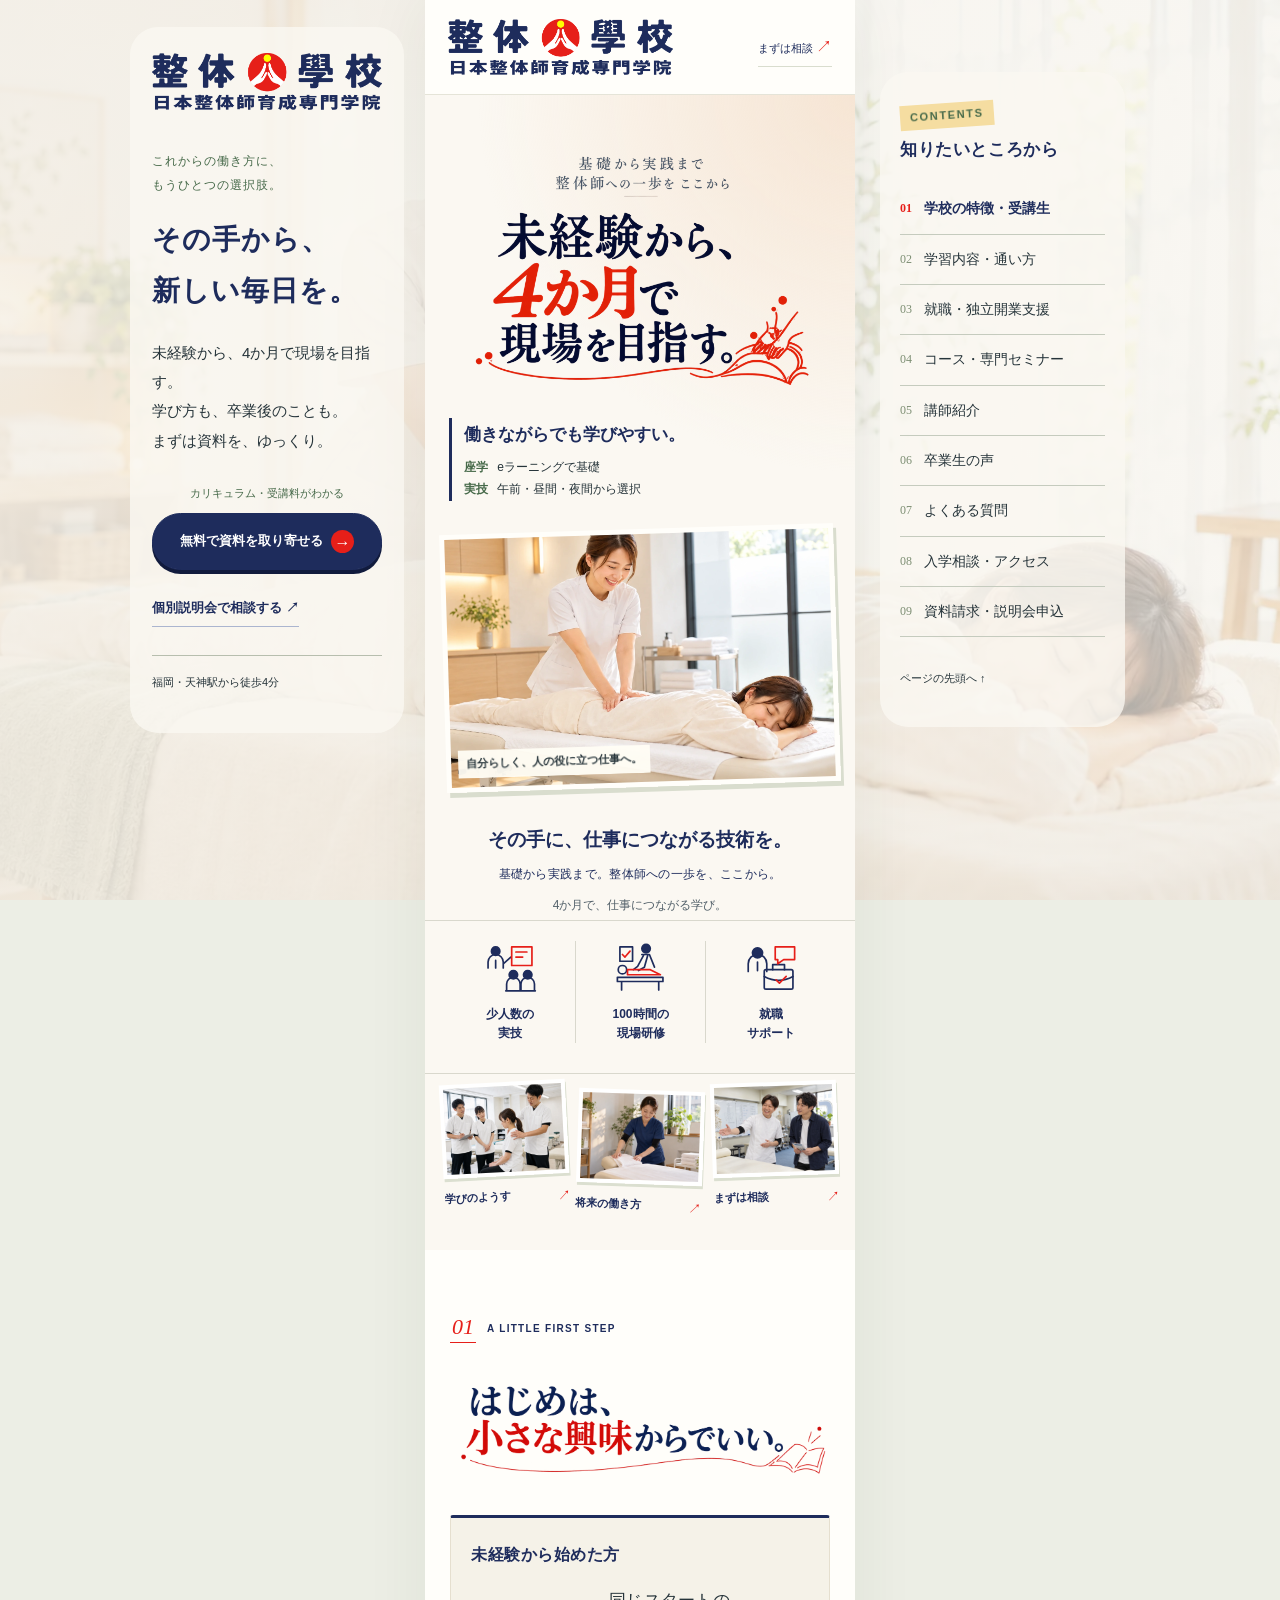
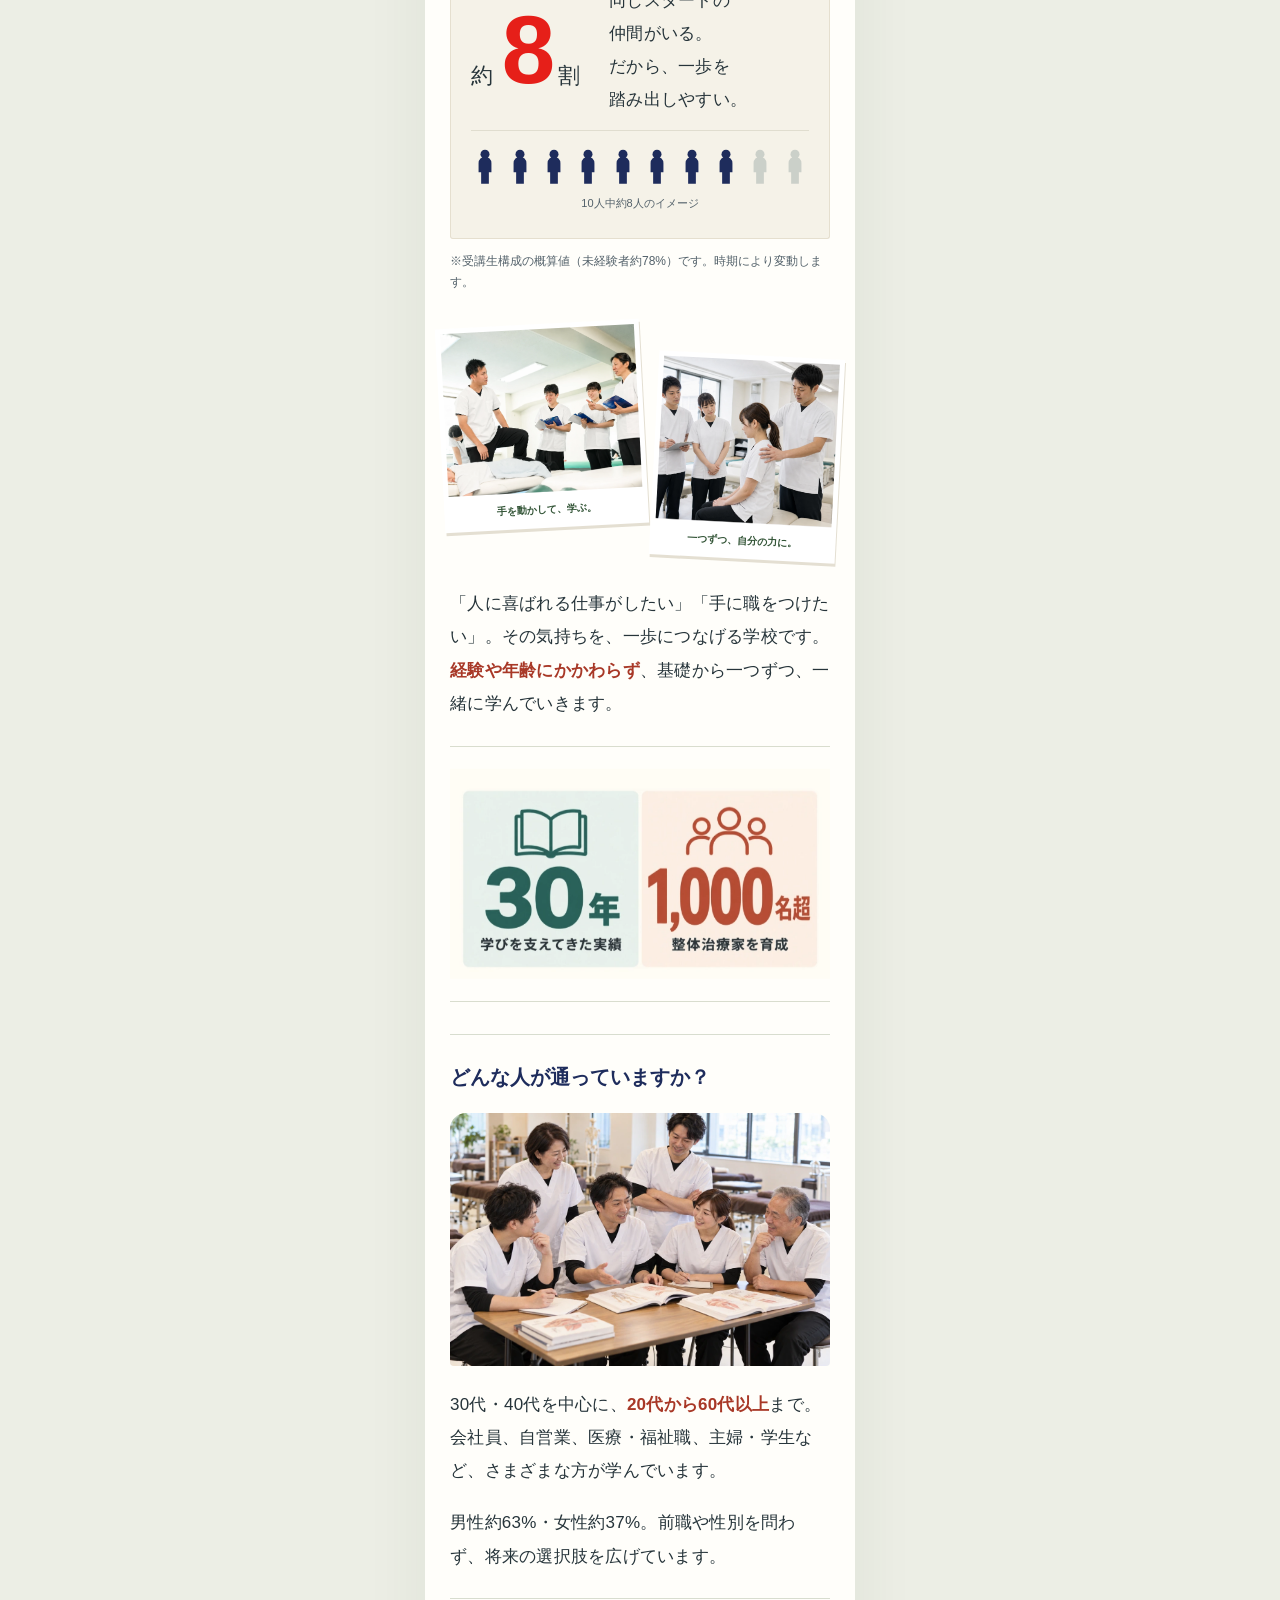
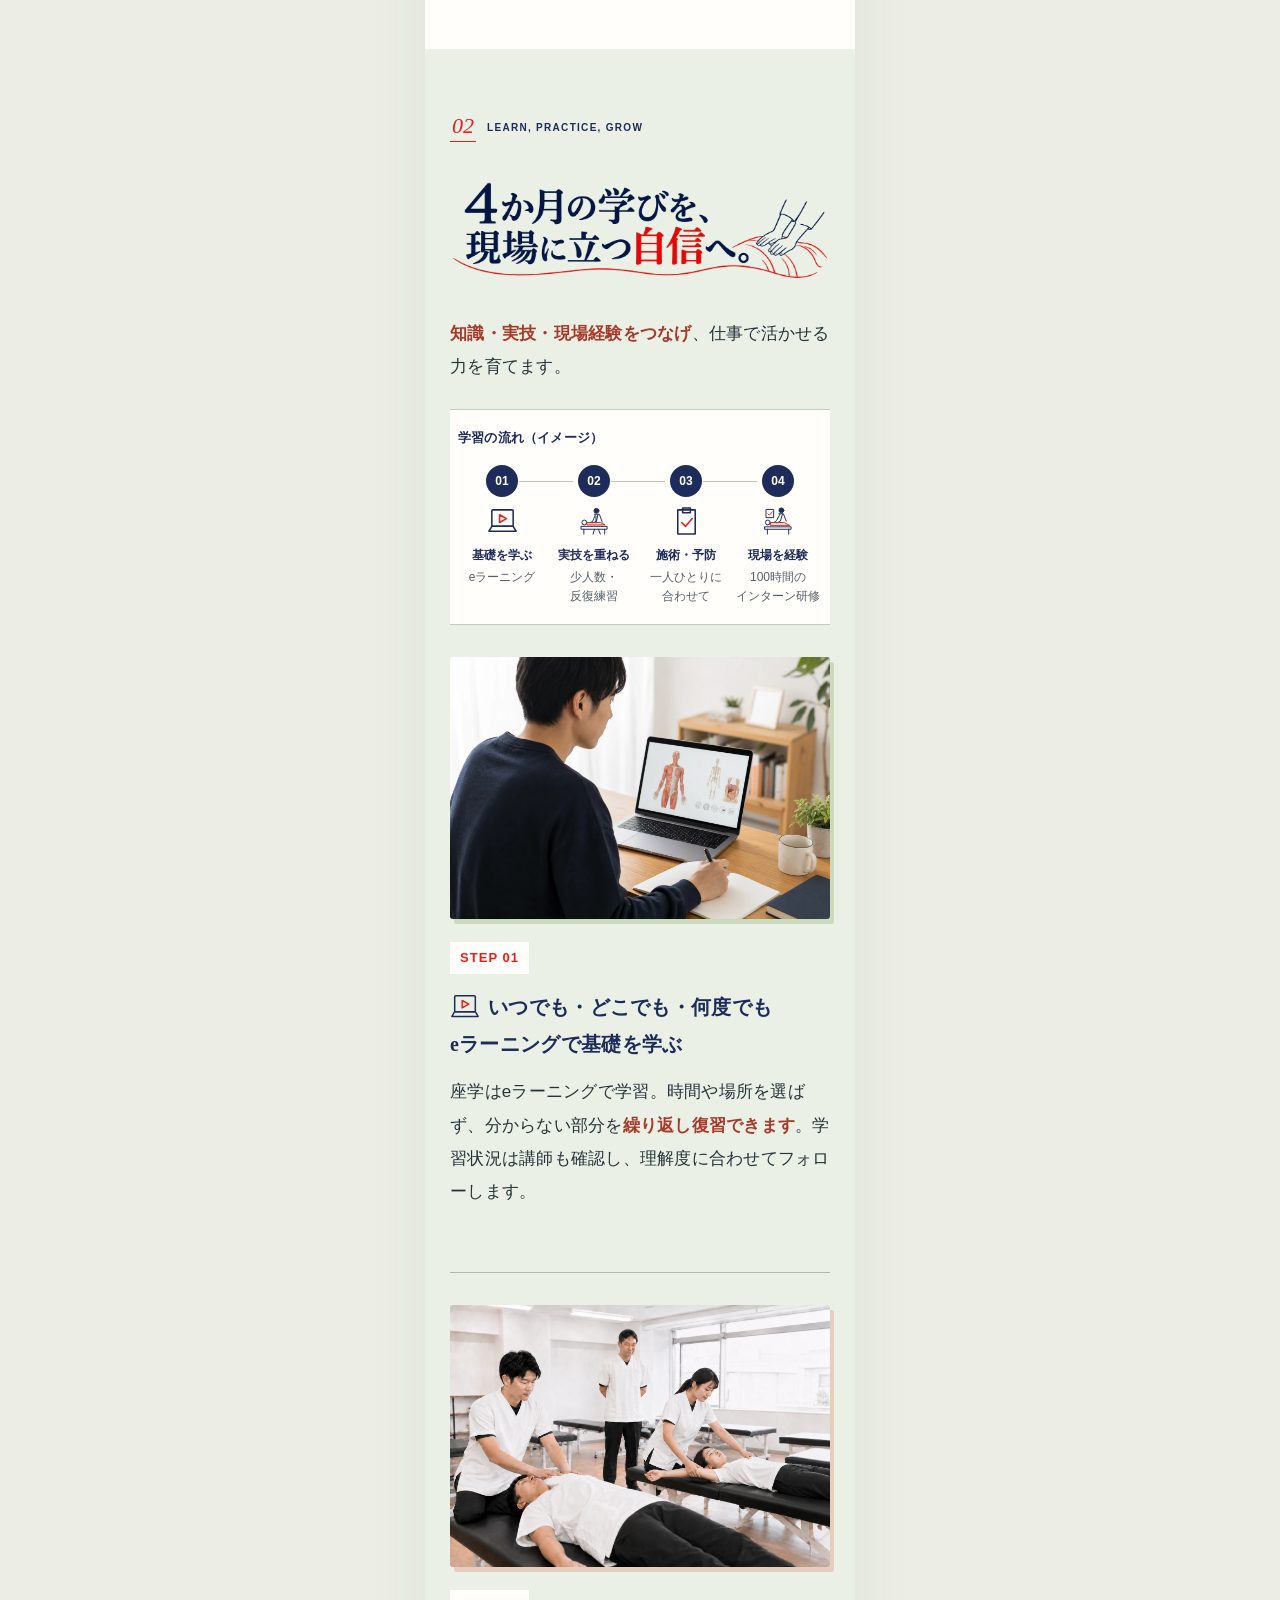
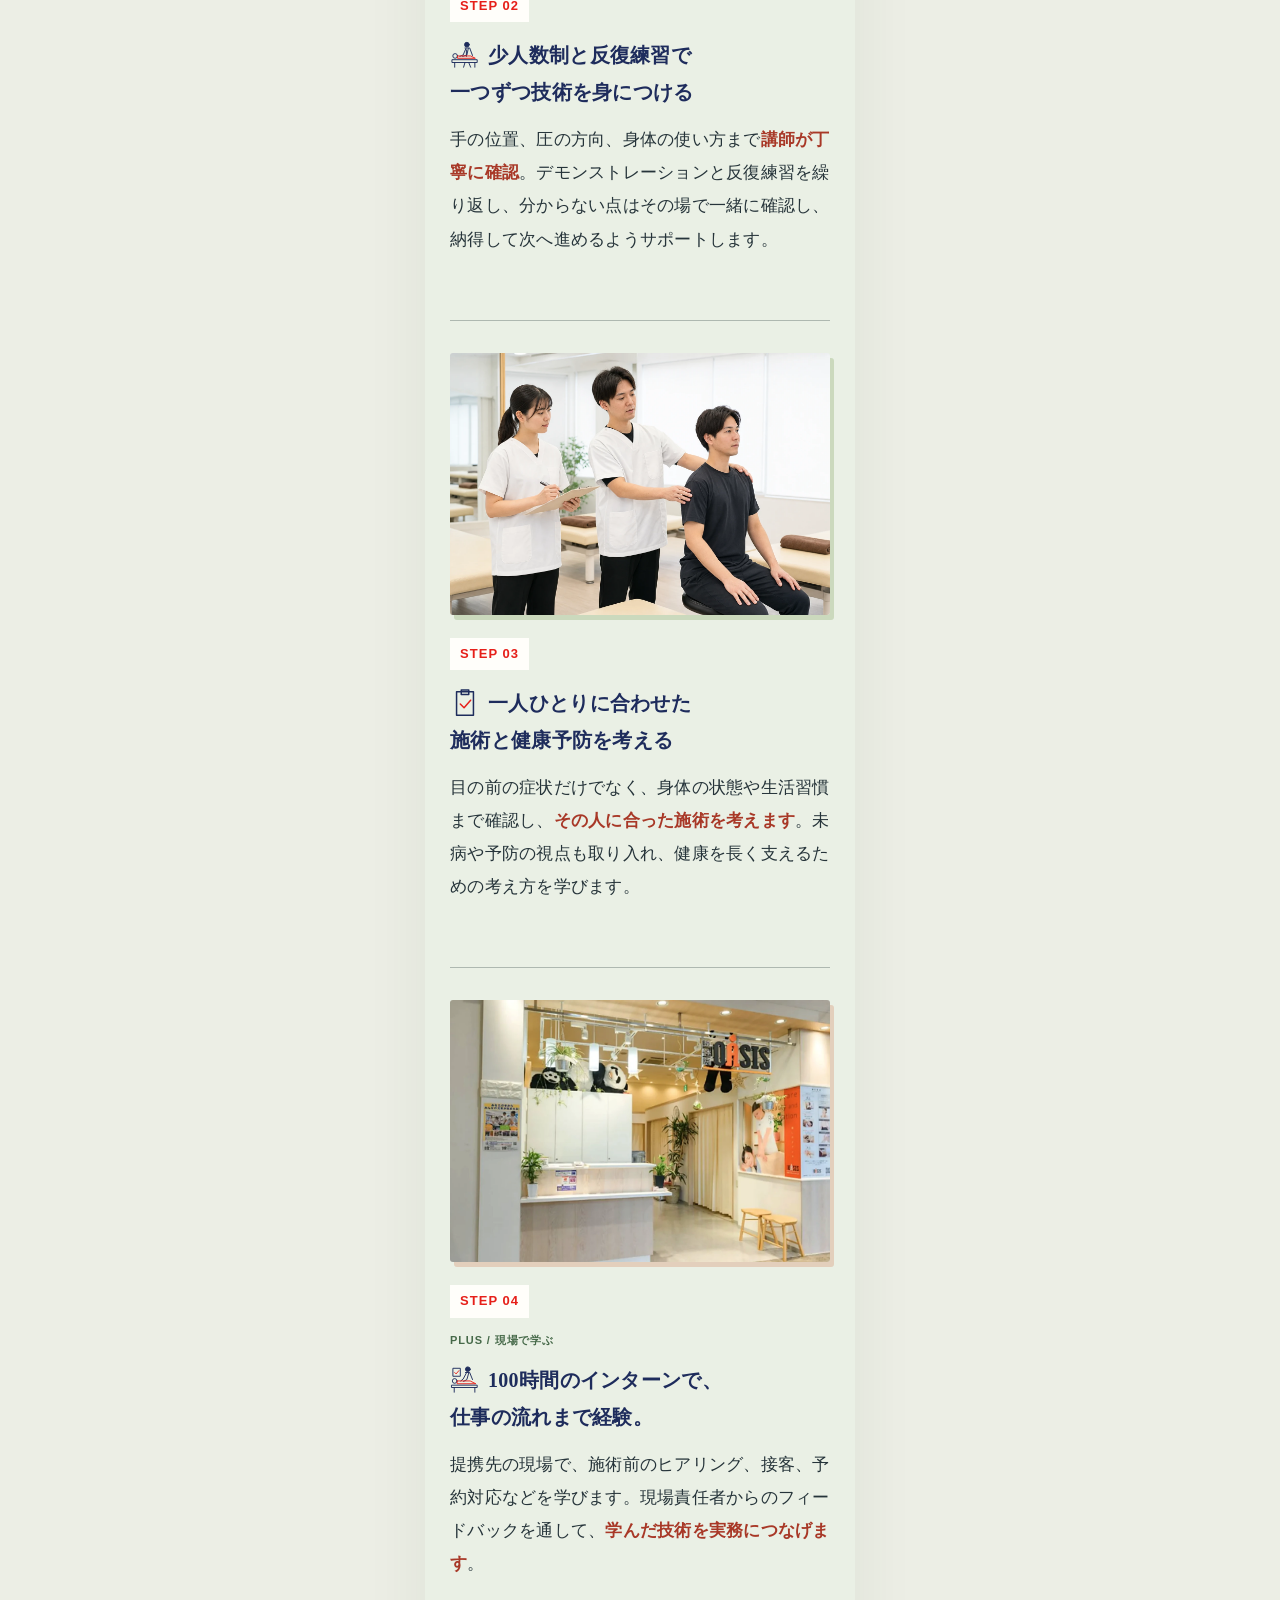
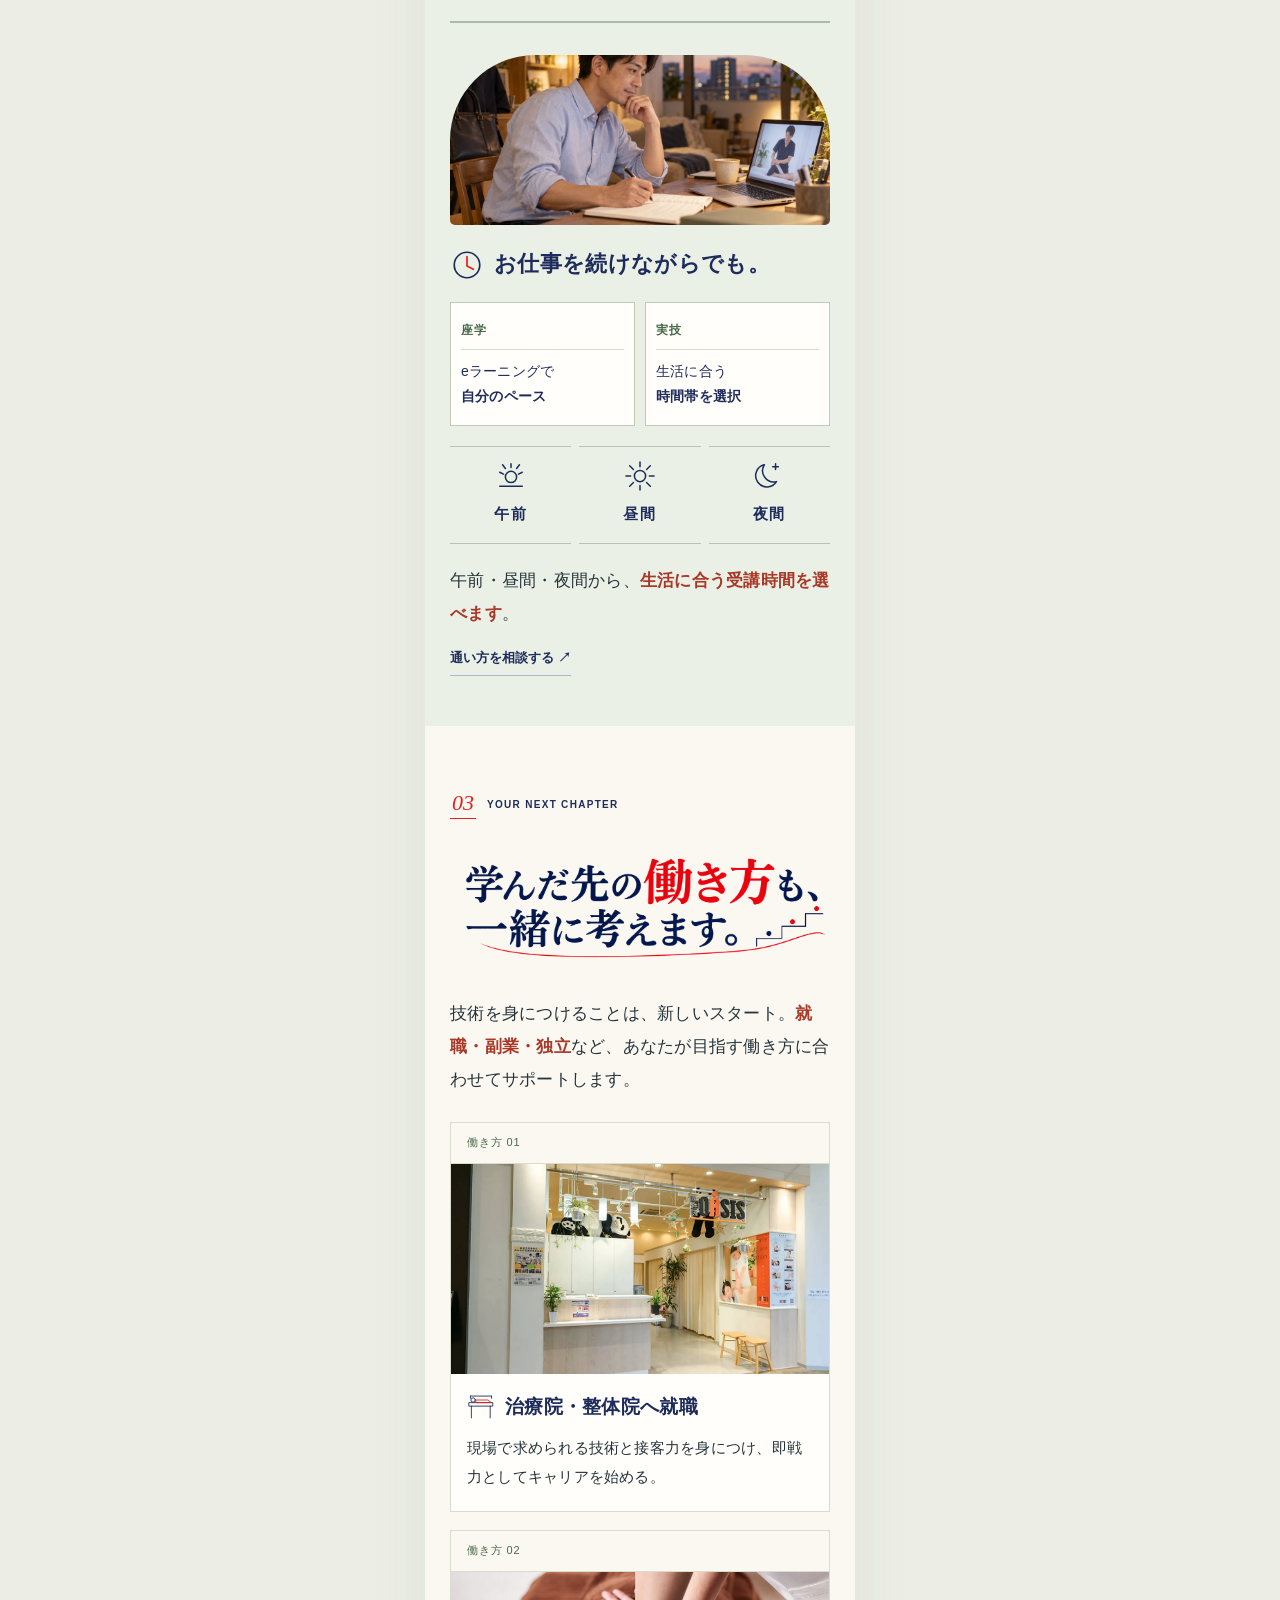
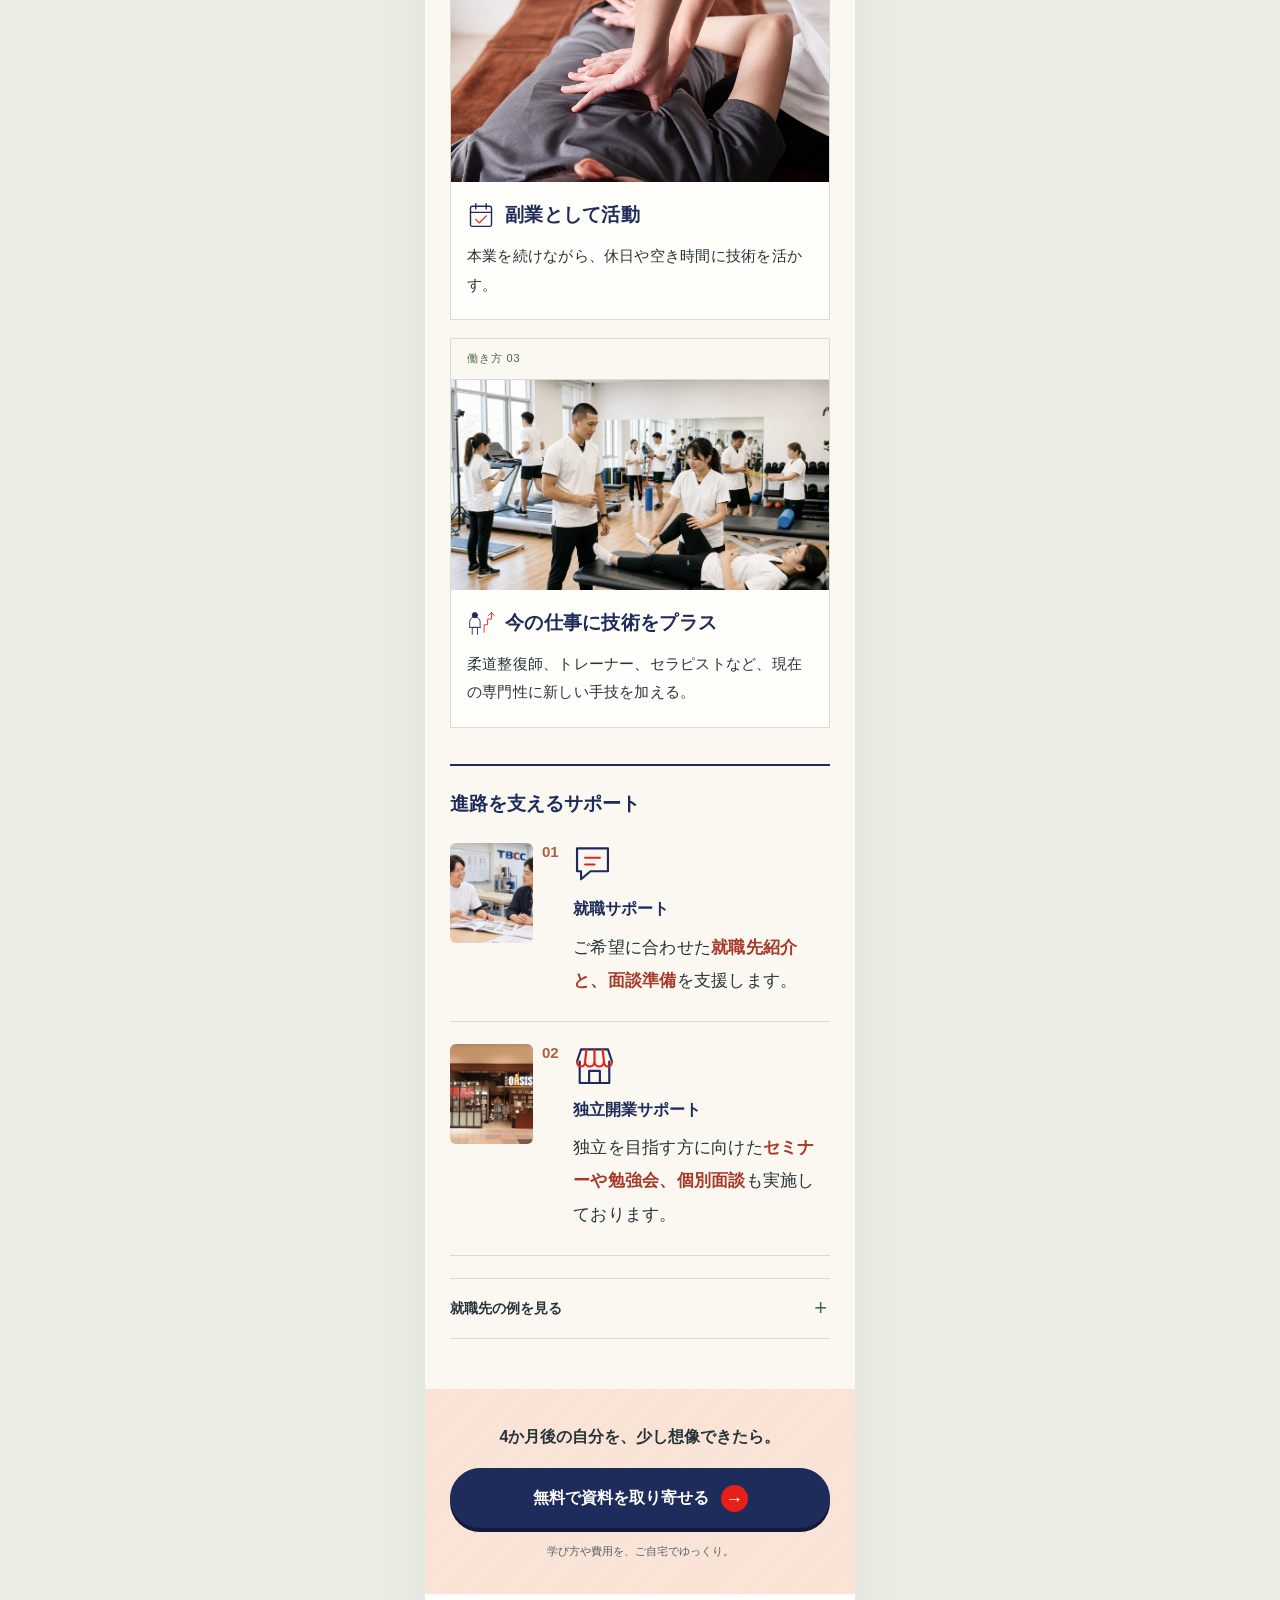
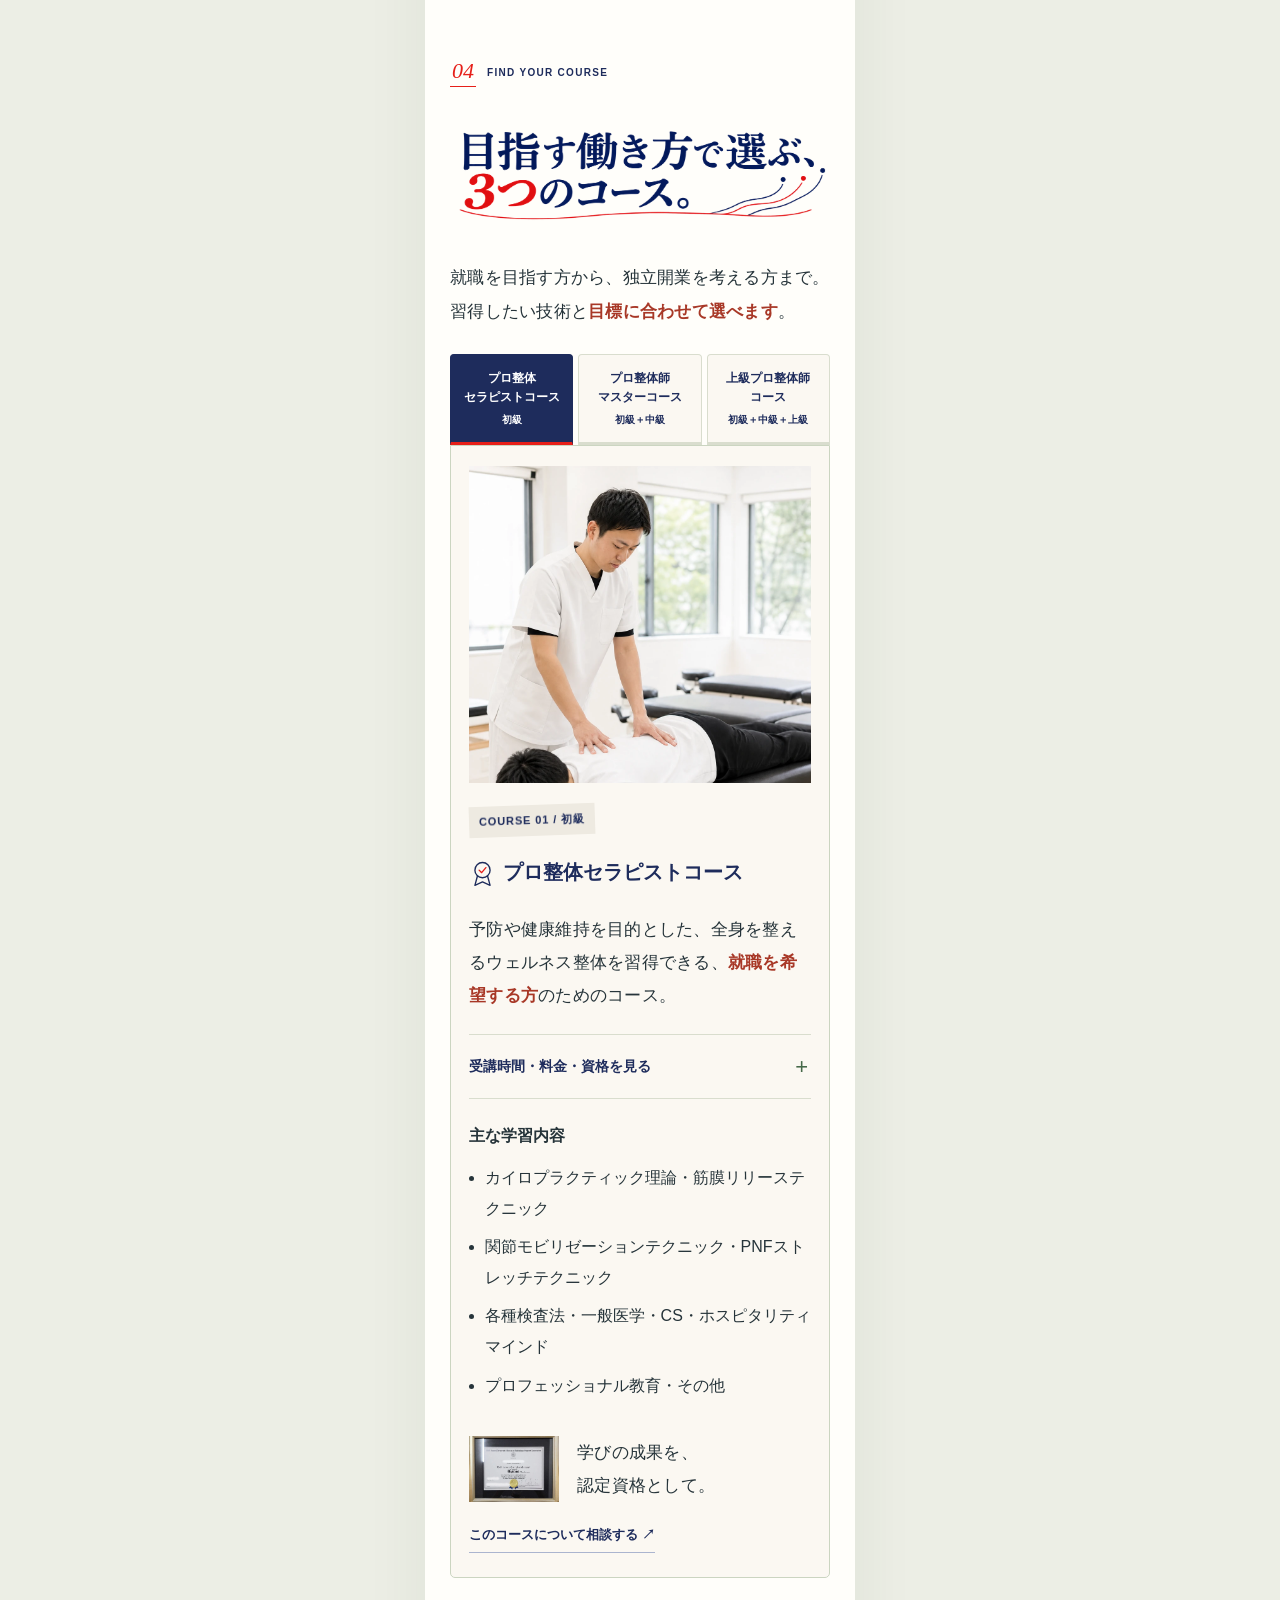
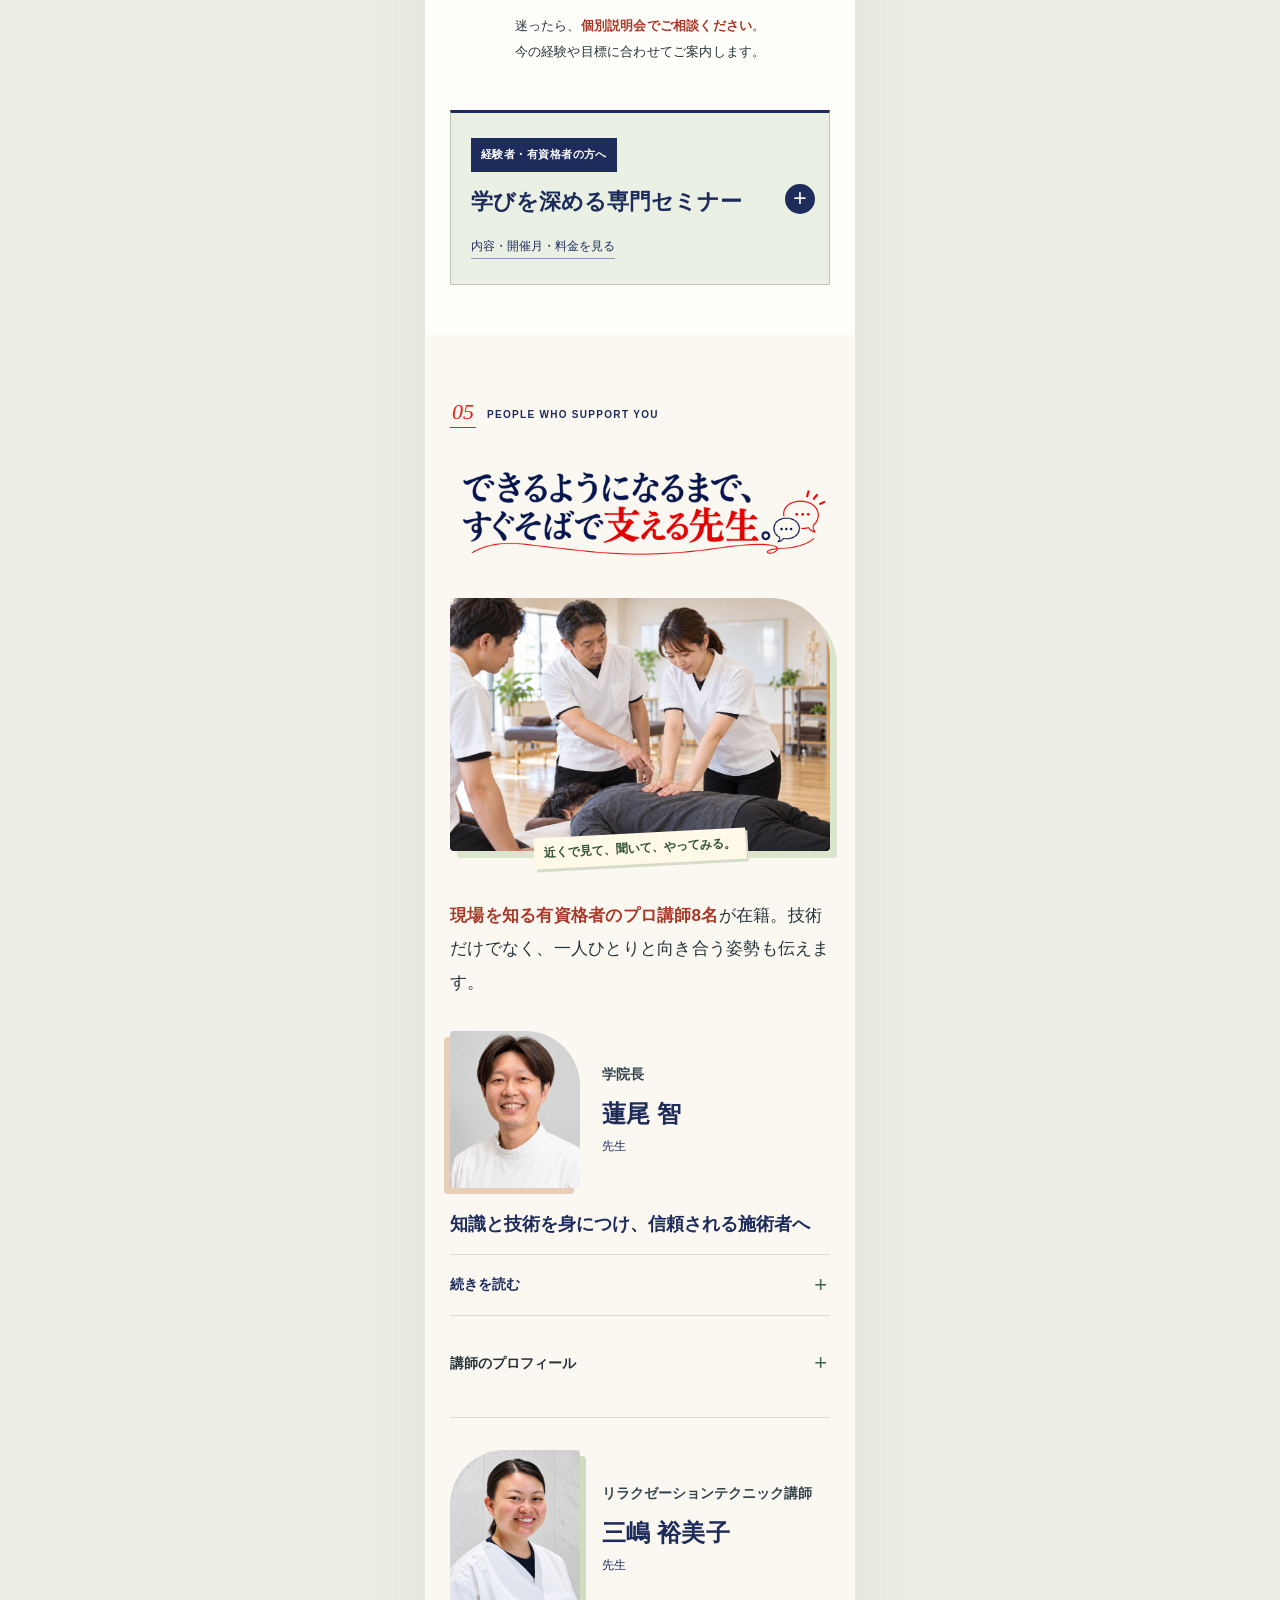
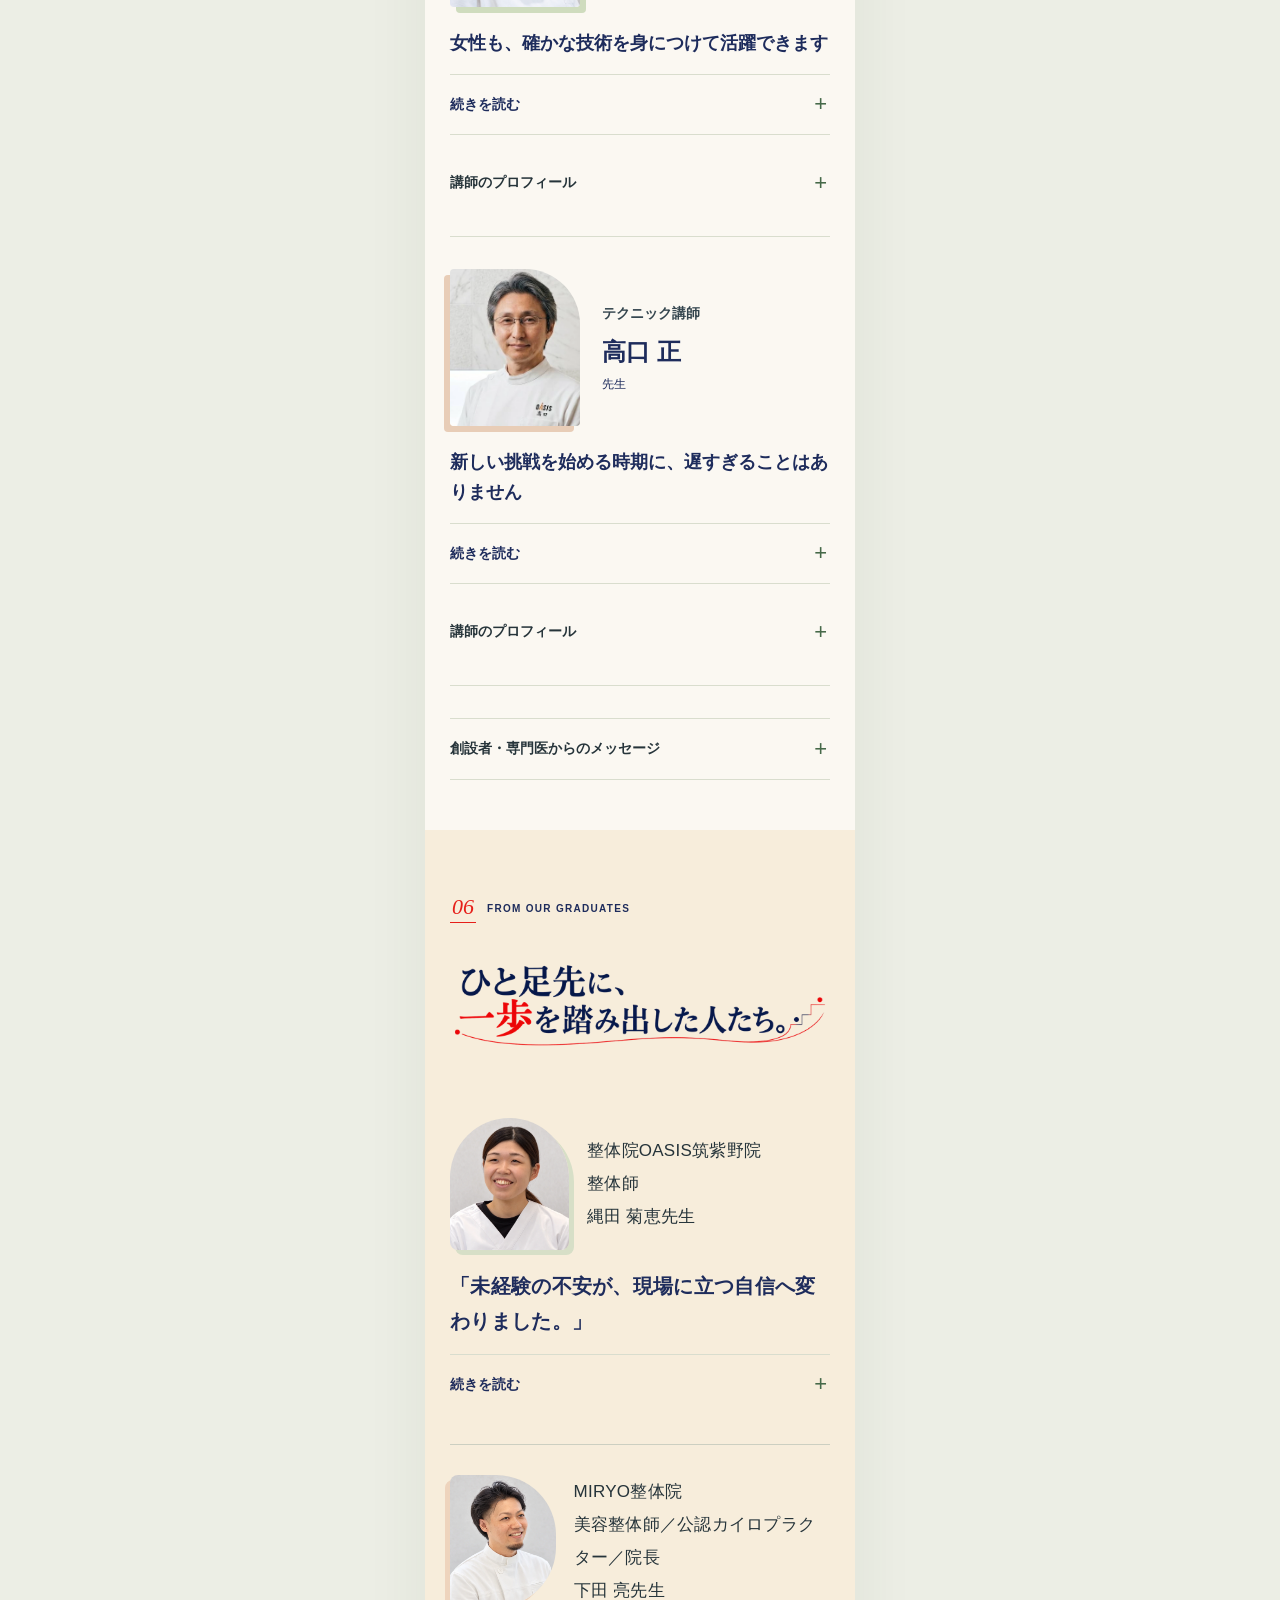
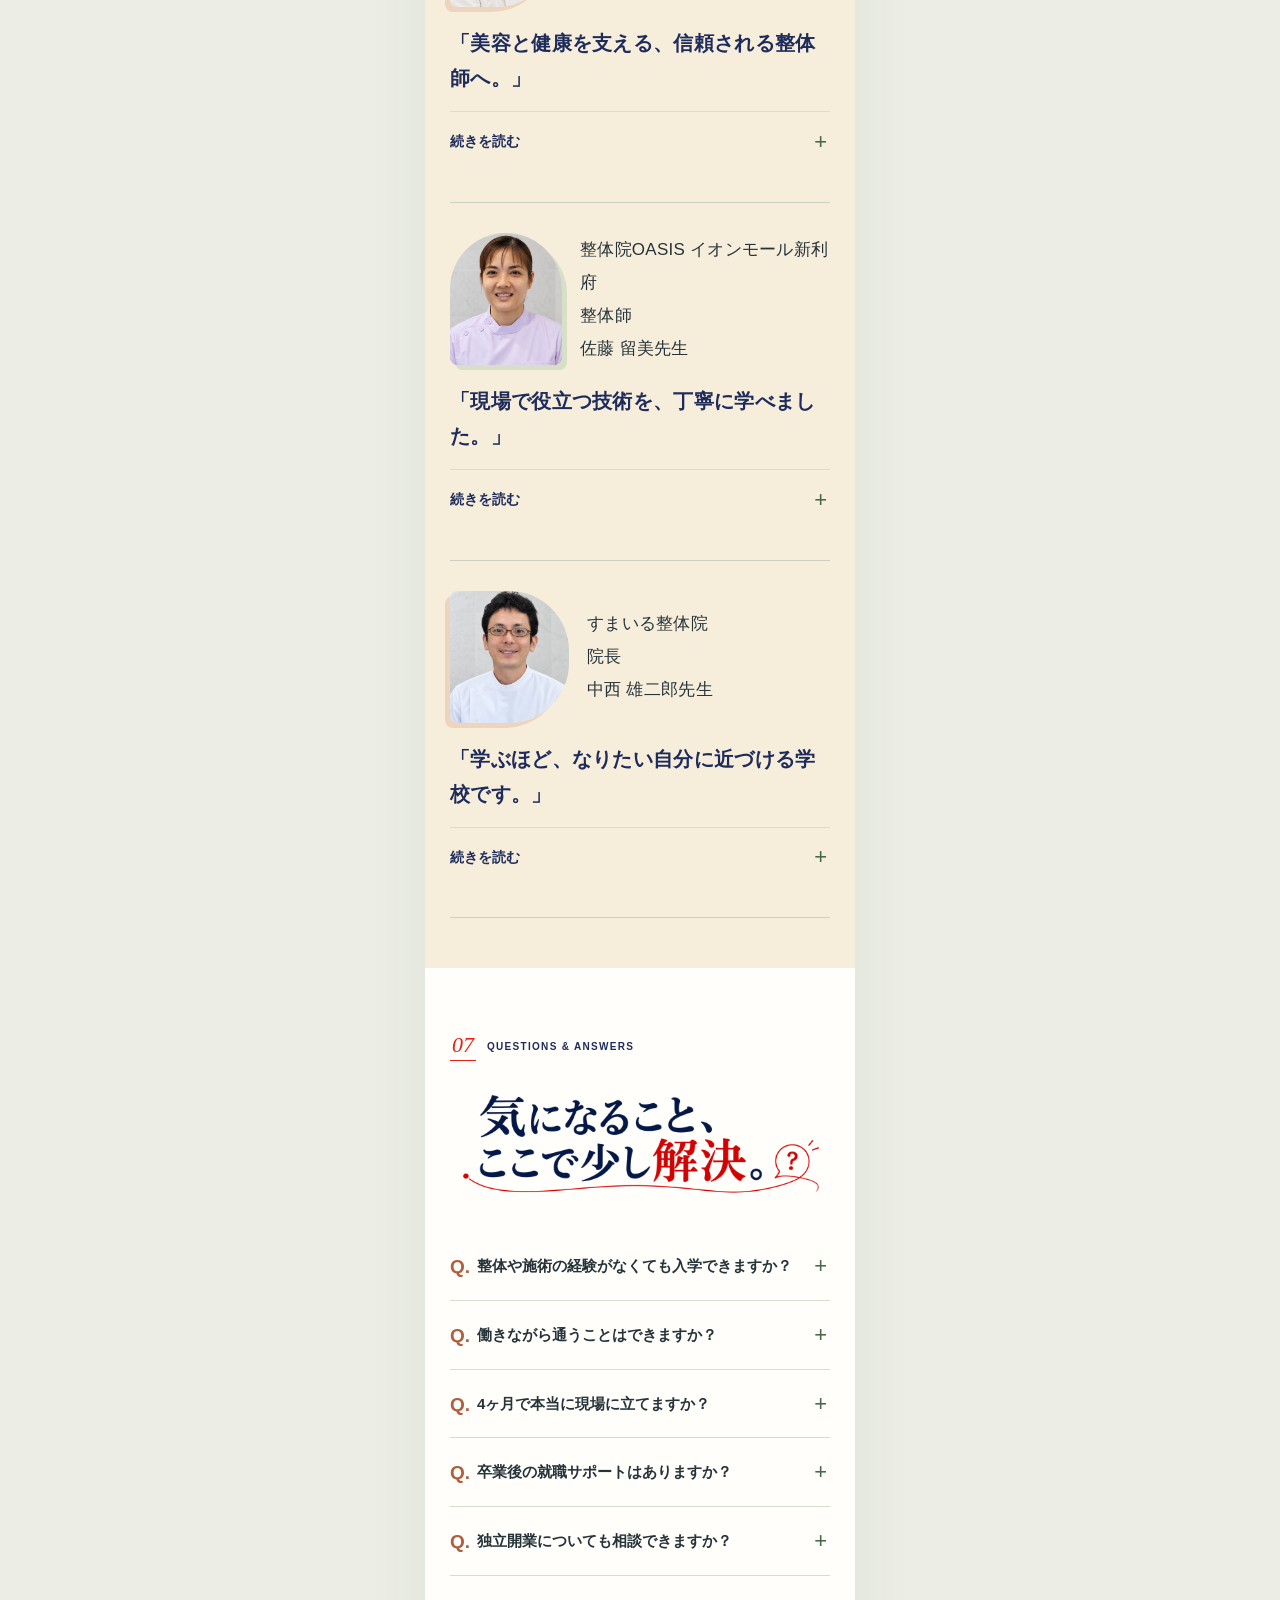
==== commit 4a6c4880: "Replace published LP with current V21 design" ====
--- a/index.html
+++ b/index.html
@@ -44,13 +44,14 @@
 <link href="//www.googletagmanager.com" rel="dns-prefetch"/>
 <title>整体を仕事に。学びが見える | 日本整体師育成専門学院</title>
 <link href="styles.css?v=20261013-v17-mats-opacity80" rel="stylesheet"/>
-<script defer="" src="app.js?v=20261009-v15-soft"></script>
+<script defer="" src="app.js?v=20261014-v21-hero-brush"></script>
 <link href="scroll-effects.css?v=20261014-v20-scroll" rel="stylesheet"/>
 <link href="content-refinement.css?v=20261014-v20-phone" rel="stylesheet"/>
 <link href="course-tabs.css?v=20261014-v20-face" rel="stylesheet"/>
-<script defer="" src="course-tabs.js?v=20261014-v20-tabs"></script>
+<script defer="" src="course-tabs.js?v=20261014-v21-tabs"></script>
 <script defer="" src="scroll-effects.js?v=20261014-v20-scroll"></script>
-<script type="application/ld+json">{"@context": "https://schema.org", "@graph": [{"@type": "WebSite", "@id": "https://tb-cc.jp/lp/#website", "url": "https://tb-cc.jp/lp/", "name": "日本整体師育成専門学院", "alternateName": ["整体人学校", "整体人學校"], "inLanguage": "ja-JP", "publisher": {"@id": "https://tb-cc.jp/lp/#organization"}}, {"@type": "WebPage", "@id": "https://tb-cc.jp/lp/#webpage", "url": "https://tb-cc.jp/lp/", "name": "福岡の整体スクール・整体学校｜未経験から4ヶ月で整体師へ｜整体人学校", "description": "福岡・天神の整体スクール「整体人学校」（日本整体師育成専門学院）。天神駅徒歩4分、未経験から4ヶ月で整体師を目指す方へ、少人数制実技、eラーニング、インターン、就職・独立開業支援をご案内します。", "isPartOf": {"@id": "https://tb-cc.jp/lp/#website"}, "about": {"@id": "https://tb-cc.jp/lp/#organization"}, "mainEntity": {"@id": "https://tb-cc.jp/lp/#organization"}, "primaryImageOfPage": {"@type": "ImageObject", "url": "https://tb-cc.jp/lp/images/assets/hero/top-treatment-selected-20260716.webp", "width": 1448, "height": 1086}, "inLanguage": "ja-JP"}, {"@type": "EducationalOrganization", "@id": "https://tb-cc.jp/lp/#organization", "name": "日本整体師育成専門学院", "alternateName": ["整体人学校", "整体人學校"], "legalName": "株式会社TBCC", "url": "https://tb-cc.jp/lp/", "logo": {"@type": "ImageObject", "url": "https://tb-cc.jp/lp/images/media-logos/seitai-daigaku-logo-fix.webp", "width": 3438, "height": 858}, "image": "https://tb-cc.jp/lp/images/assets/hero/top-treatment-selected-20260716.webp", "description": "福岡・天神駅徒歩4分。未経験から4ヶ月で整体師を目指す、少人数制実技と現場研修を行う整体スクールです。", "telephone": "0120-43-0556", "email": "tenjin@tb-cc.com", "address": {"@type": "PostalAddress", "streetAddress": "天神3-1-16 橋口ビル4F", "addressLocality": "福岡市中央区", "addressRegion": "福岡県", "addressCountry": "JP"}, "areaServed": [{"@type": "City", "name": "福岡市"}, {"@type": "AdministrativeArea", "name": "福岡県"}], "contactPoint": {"@type": "ContactPoint", "telephone": "0120-43-0556", "contactType": "admissions", "availableLanguage": "ja"}, "priceRange": "48万円〜144万円（税抜）", "knowsAbout": ["整体", "カイロプラクティック", "整体師育成", "筋膜リリース", "PNFストレッチ", "独立開業支援"]}, {"@type": "FAQPage", "@id": "https://tb-cc.jp/lp/#faq", "isPartOf": {"@id": "https://tb-cc.jp/lp/#webpage"}, "mainEntity": [{"@type": "Question", "name": "整体や施術の経験がなくても入学できますか？", "acceptedAnswer": {"@type": "Answer", "text": "未経験から安心して学べるカリキュラムです。基礎知識と基本手技から段階的に学び、必要な知識と技術を一つひとつ身につけていきます。"}}, {"@type": "Question", "name": "働きながら通うことはできますか？", "acceptedAnswer": {"@type": "Answer", "text": "午前・昼間・夜間から、お仕事に合わせて受講時間をお選びいただけます。"}}, {"@type": "Question", "name": "4ヶ月で本当に現場に立てますか？", "acceptedAnswer": {"@type": "Answer", "text": "少人数の反復実技と現場研修を組み合わせ、即戦力化を目指します。ただし、到達度は受講状況や個人差によって異なります。"}}, {"@type": "Question", "name": "卒業後の就職サポートはありますか？", "acceptedAnswer": {"@type": "Answer", "text": "系列・提携治療院への紹介や、面談準備などを通してサポートします。ご希望を丁寧に伺い、一人ひとりに合った進路をご提案します。"}}, {"@type": "Question", "name": "独立開業についても相談できますか？", "acceptedAnswer": {"@type": "Answer", "text": "独立を目指す方に向けたセミナー、勉強会、個別面談を実施しています。まずは目指したい働き方をお聞かせください。"}}]}, {"@type": "ItemList", "@id": "https://tb-cc.jp/lp/#course-list", "name": "日本整体師育成専門学院のコース一覧", "itemListElement": [{"@type": "ListItem", "position": 1, "url": "https://tb-cc.jp/lp/#panel-casual", "item": {"@type": "Course", "@id": "https://tb-cc.jp/lp/#course-casual", "url": "https://tb-cc.jp/lp/#panel-casual", "name": "プロ整体セラピストコース", "description": "全身を整えるウェルネス整体を習得し、就職を目指す初級コース。", "provider": {"@id": "https://tb-cc.jp/lp/#organization"}, "inLanguage": "ja-JP", "timeRequired": "PT310H", "educationalCredentialAwarded": "NPO法人日本整体療法技術支援協会認定 プロ整体セラピスト認定証書"}}, {"@type": "ListItem", "position": 2, "url": "https://tb-cc.jp/lp/#panel-basic", "item": {"@type": "Course", "@id": "https://tb-cc.jp/lp/#course-basic", "url": "https://tb-cc.jp/lp/#panel-basic", "name": "プロ整体師マスターコース", "description": "ウェルネス整体とアクチベータテクニックを習得する初級・中級コース。", "provider": {"@id": "https://tb-cc.jp/lp/#organization"}, "inLanguage": "ja-JP", "timeRequired": "PT440H", "educationalCredentialAwarded": "NPO法人日本整体療法技術支援協会認定 プロ整体師認定証書"}}, {"@type": "ListItem", "position": 3, "url": "https://tb-cc.jp/lp/#panel-professional", "item": {"@type": "Course", "@id": "https://tb-cc.jp/lp/#course-professional", "url": "https://tb-cc.jp/lp/#panel-professional", "name": "上級プロ整体師コース", "description": "整体とカイロプラクティックを総合的に習得し、独立開業を目指す上級コース。", "provider": {"@id": "https://tb-cc.jp/lp/#organization"}, "inLanguage": "ja-JP", "timeRequired": "PT670H", "educationalCredentialAwarded": "NPO法人日本整体療法技術支援協会認定 上級プロ整体師認定証書"}}, {"@type": "ListItem", "position": 4, "url": "https://tb-cc.jp/lp/#panel-license-basic", "item": {"@type": "Course", "name": "整体・カイロプラクティック基本テクニック", "description": "自費施術の幅を広げたい方へ。まずは1か月・計12時間で基本テクニックを学びます。専門セミナーをご希望の方も、最初にこの基本セミナーをご受講ください。", "provider": {"@id": "https://tb-cc.jp/lp/#organization"}, "timeRequired": "PT12H"}}, {"@type": "ListItem", "position": 5, "url": "https://tb-cc.jp/lp/#panel-license-myofascial", "item": {"@type": "Course", "name": "筋筋膜リリーステクニック", "description": "筋筋膜リリーステクニックを学ぶ専門セミナーです。基本を土台に学びを深め、自費施術に活かせる技術の幅を広げます。", "provider": {"@id": "https://tb-cc.jp/lp/#organization"}, "timeRequired": "PT24H"}}, {"@type": "ListItem", "position": 6, "url": "https://tb-cc.jp/lp/#panel-license-upper", "item": {"@type": "Course", "name": "頭痛・首肩痛・上肢シビレアプローチ", "description": "頭痛・首肩痛・上肢シビレアプローチを学ぶ専門セミナーです。基本を土台に学びを深め、自費施術に活かせる技術の幅を広げます。", "provider": {"@id": "https://tb-cc.jp/lp/#organization"}, "timeRequired": "PT24H"}}, {"@type": "ListItem", "position": 7, "url": "https://tb-cc.jp/lp/#panel-license-lower", "item": {"@type": "Course", "name": "腰痛・下肢シビレアプローチ", "description": "腰痛・下肢シビレアプローチを学ぶ専門セミナーです。基本を土台に学びを深め、自費施術に活かせる技術の幅を広げます。", "provider": {"@id": "https://tb-cc.jp/lp/#organization"}, "timeRequired": "PT24H"}}, {"@type": "ListItem", "position": 8, "url": "https://tb-cc.jp/lp/#panel-license-activator", "item": {"@type": "Course", "name": "アクチベータテクニック", "description": "アクチベータテクニックを学ぶ専門セミナーです。基本を土台に学びを深め、自費施術に活かせる技術の幅を広げます。", "provider": {"@id": "https://tb-cc.jp/lp/#organization"}, "timeRequired": "PT24H"}}]}]}</script></head><body><noscript><iframe height="0" src="https://www.googletagmanager.com/ns.html?id=GTM-N3LWXKG5" style="display:none;visibility:hidden" width="0"></iframe></noscript>
+<script type="application/ld+json">{"@context": "https://schema.org", "@graph": [{"@type": "WebSite", "@id": "https://tb-cc.jp/lp/#website", "url": "https://tb-cc.jp/lp/", "name": "日本整体師育成専門学院", "alternateName": ["整体人学校", "整体人學校"], "inLanguage": "ja-JP", "publisher": {"@id": "https://tb-cc.jp/lp/#organization"}}, {"@type": "WebPage", "@id": "https://tb-cc.jp/lp/#webpage", "url": "https://tb-cc.jp/lp/", "name": "福岡の整体スクール・整体学校｜未経験から4ヶ月で整体師へ｜整体人学校", "description": "福岡・天神の整体スクール「整体人学校」（日本整体師育成専門学院）。天神駅徒歩4分、未経験から4ヶ月で整体師を目指す方へ、少人数制実技、eラーニング、インターン、就職・独立開業支援をご案内します。", "isPartOf": {"@id": "https://tb-cc.jp/lp/#website"}, "about": {"@id": "https://tb-cc.jp/lp/#organization"}, "mainEntity": {"@id": "https://tb-cc.jp/lp/#organization"}, "primaryImageOfPage": {"@type": "ImageObject", "url": "https://tb-cc.jp/lp/images/assets/hero/top-treatment-selected-20260716.webp", "width": 1448, "height": 1086}, "inLanguage": "ja-JP"}, {"@type": "EducationalOrganization", "@id": "https://tb-cc.jp/lp/#organization", "name": "日本整体師育成専門学院", "alternateName": ["整体人学校", "整体人學校"], "legalName": "株式会社TBCC", "url": "https://tb-cc.jp/lp/", "logo": {"@type": "ImageObject", "url": "https://tb-cc.jp/lp/images/media-logos/seitai-daigaku-logo-fix.webp", "width": 3438, "height": 858}, "image": "https://tb-cc.jp/lp/images/assets/hero/top-treatment-selected-20260716.webp", "description": "福岡・天神駅徒歩4分。未経験から4ヶ月で整体師を目指す、少人数制実技と現場研修を行う整体スクールです。", "telephone": "0120-43-0556", "email": "tenjin@tb-cc.com", "address": {"@type": "PostalAddress", "streetAddress": "天神3-1-16 橋口ビル4F", "addressLocality": "福岡市中央区", "addressRegion": "福岡県", "addressCountry": "JP"}, "areaServed": [{"@type": "City", "name": "福岡市"}, {"@type": "AdministrativeArea", "name": "福岡県"}], "contactPoint": {"@type": "ContactPoint", "telephone": "0120-43-0556", "contactType": "admissions", "availableLanguage": "ja"}, "priceRange": "48万円〜144万円（税抜）", "knowsAbout": ["整体", "カイロプラクティック", "整体師育成", "筋膜リリース", "PNFストレッチ", "独立開業支援"]}, {"@type": "FAQPage", "@id": "https://tb-cc.jp/lp/#faq", "isPartOf": {"@id": "https://tb-cc.jp/lp/#webpage"}, "mainEntity": [{"@type": "Question", "name": "整体や施術の経験がなくても入学できますか？", "acceptedAnswer": {"@type": "Answer", "text": "未経験から安心して学べるカリキュラムです。基礎知識と基本手技から段階的に学び、必要な知識と技術を一つひとつ身につけていきます。"}}, {"@type": "Question", "name": "働きながら通うことはできますか？", "acceptedAnswer": {"@type": "Answer", "text": "午前・昼間・夜間から、お仕事に合わせて受講時間をお選びいただけます。"}}, {"@type": "Question", "name": "4ヶ月で本当に現場に立てますか？", "acceptedAnswer": {"@type": "Answer", "text": "少人数の反復実技と現場研修を組み合わせ、即戦力化を目指します。ただし、到達度は受講状況や個人差によって異なります。"}}, {"@type": "Question", "name": "卒業後の就職サポートはありますか？", "acceptedAnswer": {"@type": "Answer", "text": "系列・提携治療院への紹介や、面談準備などを通してサポートします。ご希望を丁寧に伺い、一人ひとりに合った進路をご提案します。"}}, {"@type": "Question", "name": "独立開業についても相談できますか？", "acceptedAnswer": {"@type": "Answer", "text": "独立を目指す方に向けたセミナー、勉強会、個別面談を実施しています。まずは目指したい働き方をお聞かせください。"}}]}, {"@type": "ItemList", "@id": "https://tb-cc.jp/lp/#course-list", "name": "日本整体師育成専門学院のコース一覧", "itemListElement": [{"@type": "ListItem", "position": 1, "url": "https://tb-cc.jp/lp/#panel-casual", "item": {"@type": "Course", "@id": "https://tb-cc.jp/lp/#course-casual", "url": "https://tb-cc.jp/lp/#panel-casual", "name": "プロ整体セラピストコース", "description": "全身を整えるウェルネス整体を習得し、就職を目指す初級コース。", "provider": {"@id": "https://tb-cc.jp/lp/#organization"}, "inLanguage": "ja-JP", "timeRequired": "PT310H", "educationalCredentialAwarded": "NPO法人日本整体療法技術支援協会認定 プロ整体セラピスト認定証書"}}, {"@type": "ListItem", "position": 2, "url": "https://tb-cc.jp/lp/#panel-basic", "item": {"@type": "Course", "@id": "https://tb-cc.jp/lp/#course-basic", "url": "https://tb-cc.jp/lp/#panel-basic", "name": "プロ整体師マスターコース", "description": "ウェルネス整体とアクチベータテクニックを習得する初級・中級コース。", "provider": {"@id": "https://tb-cc.jp/lp/#organization"}, "inLanguage": "ja-JP", "timeRequired": "PT440H", "educationalCredentialAwarded": "NPO法人日本整体療法技術支援協会認定 プロ整体師認定証書"}}, {"@type": "ListItem", "position": 3, "url": "https://tb-cc.jp/lp/#panel-professional", "item": {"@type": "Course", "@id": "https://tb-cc.jp/lp/#course-professional", "url": "https://tb-cc.jp/lp/#panel-professional", "name": "上級プロ整体師コース", "description": "整体とカイロプラクティックを総合的に習得し、独立開業を目指す上級コース。", "provider": {"@id": "https://tb-cc.jp/lp/#organization"}, "inLanguage": "ja-JP", "timeRequired": "PT670H", "educationalCredentialAwarded": "NPO法人日本整体療法技術支援協会認定 上級プロ整体師認定証書"}}, {"@type": "ListItem", "position": 4, "url": "https://tb-cc.jp/lp/#panel-license-basic", "item": {"@type": "Course", "name": "整体・カイロプラクティック基本テクニック", "description": "自費施術の幅を広げたい方へ。まずは1か月・計12時間で基本テクニックを学びます。専門セミナーをご希望の方も、最初にこの基本セミナーをご受講ください。", "provider": {"@id": "https://tb-cc.jp/lp/#organization"}, "timeRequired": "PT12H"}}, {"@type": "ListItem", "position": 5, "url": "https://tb-cc.jp/lp/#panel-license-myofascial", "item": {"@type": "Course", "name": "筋筋膜リリーステクニック", "description": "筋筋膜リリーステクニックを学ぶ専門セミナーです。基本を土台に学びを深め、自費施術に活かせる技術の幅を広げます。", "provider": {"@id": "https://tb-cc.jp/lp/#organization"}, "timeRequired": "PT24H"}}, {"@type": "ListItem", "position": 6, "url": "https://tb-cc.jp/lp/#panel-license-upper", "item": {"@type": "Course", "name": "頭痛・首肩痛・上肢シビレアプローチ", "description": "頭痛・首肩痛・上肢シビレアプローチを学ぶ専門セミナーです。基本を土台に学びを深め、自費施術に活かせる技術の幅を広げます。", "provider": {"@id": "https://tb-cc.jp/lp/#organization"}, "timeRequired": "PT24H"}}, {"@type": "ListItem", "position": 7, "url": "https://tb-cc.jp/lp/#panel-license-lower", "item": {"@type": "Course", "name": "腰痛・下肢シビレアプローチ", "description": "腰痛・下肢シビレアプローチを学ぶ専門セミナーです。基本を土台に学びを深め、自費施術に活かせる技術の幅を広げます。", "provider": {"@id": "https://tb-cc.jp/lp/#organization"}, "timeRequired": "PT24H"}}, {"@type": "ListItem", "position": 8, "url": "https://tb-cc.jp/lp/#panel-license-activator", "item": {"@type": "Course", "name": "アクチベータテクニック", "description": "アクチベータテクニックを学ぶ専門セミナーです。基本を土台に学びを深め、自費施術に活かせる技術の幅を広げます。", "provider": {"@id": "https://tb-cc.jp/lp/#organization"}, "timeRequired": "PT24H"}}]}]}</script><link rel="stylesheet" href="improvements-v21.css?v=20261014-v21-photo-tilt"/>
+</head><body><noscript><iframe height="0" src="https://www.googletagmanager.com/ns.html?id=GTM-N3LWXKG5" style="display:none;visibility:hidden" width="0"></iframe></noscript>
 <a class="skip-link" href="#main">本文へ移動</a>
 <div aria-hidden="true" class="page-backdrop"></div>
 <aside aria-label="資料請求のご案内" class="desktop-request">
@@ -67,33 +68,32 @@
 <header class="site-header"><a href="#top"><img alt="整体人学校 日本整体師育成専門学院" class="" decoding="async" height="858" loading="eager" src="images/media-logos/seitai-daigaku-logo-fix.webp?v=20260731-logo-fix" width="3438"/></a><a class="header-consult" data-purpose="個別説明会希望" href="#contact">まずは相談 <span>↗</span></a></header>
 <main id="main">
 <section aria-labelledby="hero-title" class="hero">
-<div class="hero-copy"><p class="hero-invite">なんとなく、気になっていたあなたへ</p>
-<h1 class="hero-art-title" id="hero-title"><span class="visually-hidden">その手に、仕事につながる技術を。</span><img alt="" aria-hidden="true" fetchpriority="high" height="599" src="images/hero-practical-title-v15-transparent.webp" width="1100"/></h1><p class="hero-title-subcopy">基礎から実践まで。整体師への一歩を、ここから。</p>
-<div class="hero-promise"><p class="beginner-bubble"><img src="images/beginner-speech-bubble-v20-20261014.webp?v=20261014-bubble" alt="未経験から" width="400" height="398" decoding="async"/></p><p><strong>4</strong><span>か月で、<br/>仕事につながる学び。</span></p></div></div>
+<div class="hero-copy"><p class="visually-hidden hero-kicker-accessible">基礎から実践まで<br/>整体師への一歩を ここから</p>
+
+<h1 class="hero-art-title hero-brush-title hero-gentle-title" id="hero-title"><span class="visually-hidden">未経験から、4か月で現場を目指す。</span><img alt="" aria-hidden="true" fetchpriority="high" src="images/hero-gentle-practice-intro-v21-20261014.webp" width="1470" height="1070"/></h1><div class="hero-working"><p>働きながらでも学びやすい。</p><ul><li><b>座学</b> eラーニングで基礎</li><li><b>実技</b> 午前・昼間・夜間から選択</li></ul></div></div>
 <figure class="hero-photo"><img alt="明るい施術室で、笑顔で整体を行う施術者のイメージ" fetchpriority="high" height="933" src="images/hero-stylish-clinic-v20-20261014.webp?v=20261014-clinic" width="1400"/><figcaption>自分らしく、人の役に立つ仕事へ。</figcaption></figure>
-<div class="hero-action"><nav aria-label="学びの特徴" class="icon-benefits"><a href="#learning"><svg aria-hidden="true" class="guide-icon" data-icon="small-class" fill="none" focusable="false" stroke="currentColor" stroke-linecap="round" stroke-linejoin="round" stroke-width="2" viewbox="0 0 64 64"><circle cx="15" cy="12" fill="currentColor" r="5"></circle><path d="M6 32v-7a9 9 0 0 1 18 0v7M15 23v9M24 27l9-8"></path><path class="accent" d="M34 7h24v22H34zM39 13h13m-13 6h8"></path><circle cx="36" cy="40" fill="currentColor" r="5"></circle><circle cx="53" cy="40" fill="currentColor" r="5"></circle><path d="M28 58v-7a8 8 0 0 1 16 0v7m1 0v-7a8 8 0 0 1 16 0v7M27 59h35"></path></svg><span>少人数の<br/>実技</span></a><a href="#learning"><svg aria-hidden="true" class="guide-icon" data-icon="workplace-training" fill="none" focusable="false" stroke="currentColor" stroke-linecap="round" stroke-linejoin="round" stroke-width="2" viewbox="0 0 64 64"><circle cx="38" cy="9" fill="currentColor" r="5"></circle><path d="M33 16h9l6 15m-13-14-7 13-5 4m17-17-4 14-7 4"></path><circle cx="10" cy="34" r="5"></circle><path class="accent" d="M16 34h27l12 6H16z"></path><path d="M4 43h54v5H4zM9 48v10m44-10v10"></path><path d="M7 7h15v17H7z"></path><path class="accent" d="m10 16 3 3 6-7"></path></svg><span>100時間の<br/>現場研修</span></a><a href="#career"><svg aria-hidden="true" class="guide-icon" data-icon="job-support" fill="none" focusable="false" stroke="currentColor" stroke-linecap="round" stroke-linejoin="round" stroke-width="2" viewbox="0 0 64 64"><circle cx="16" cy="14" fill="currentColor" r="6"></circle><path d="M5 36v-9a11 11 0 0 1 22 0v9M16 25v10"></path><rect height="23" rx="2" width="34" x="24" y="34"></rect><path d="M34 34v-6h14v6M24 42c11 6 23 6 34 0"></path><path class="accent" d="m38 46 4 4 8-8"></path><path class="accent" d="M37 7h23v15H47l-7 5v-5h-3z"></path></svg><span>就職<br/>サポート</span></a></nav><a class="button" data-purpose="資料請求" href="#contact"><span>無料で資料を取り寄せる</span><span aria-hidden="true" class="button-arrow">→</span></a><a class="text-link" href="#course">まずはコースを見てみる ↓</a></div>
-</section><nav aria-label="学校の魅力を写真から見る" class="photo-stories"><a href="#learning"><img alt="" class="" decoding="async" height="1086" loading="lazy" src="images/assets/course/school-practice-observation-uniform.webp?v=20261014-restored" width="1448"/><span>学びのようす<b aria-hidden="true">↗</b></span></a><a href="#career"><img alt="" class="" decoding="async" height="933" loading="lazy" src="images/story-career-navy-v20-20261014.webp?v=20261014-navy" width="1400"/><span>将来の働き方<b aria-hidden="true">↗</b></span></a><a href="#admission"><img alt="" class="" decoding="async" height="933" loading="lazy" src="images/story-consult-v20-20261014.webp?v=20261014-scenes" width="1400"/><span>まずは相談<b aria-hidden="true">↗</b></span></a></nav>
+
+<div class="hero-original-copy"><p class="hero-emotional">その手に、仕事につながる技術を。</p><p class="hero-title-subcopy">基礎から実践まで。整体師への一歩を、ここから。</p><div class="hero-original-promise"><p><strong>4</strong><span>か月で、<br/>仕事につながる学び。</span></p></div></div><nav aria-label="学びの特徴" class="icon-benefits"><a href="#learning"><svg aria-hidden="true" class="guide-icon" data-icon="small-class" fill="none" focusable="false" stroke="currentColor" stroke-linecap="round" stroke-linejoin="round" stroke-width="2" viewbox="0 0 64 64"><circle cx="15" cy="12" fill="currentColor" r="5"></circle><path d="M6 32v-7a9 9 0 0 1 18 0v7M15 23v9M24 27l9-8"></path><path class="accent" d="M34 7h24v22H34zM39 13h13m-13 6h8"></path><circle cx="36" cy="40" fill="currentColor" r="5"></circle><circle cx="53" cy="40" fill="currentColor" r="5"></circle><path d="M28 58v-7a8 8 0 0 1 16 0v7m1 0v-7a8 8 0 0 1 16 0v7M27 59h35"></path></svg><span>少人数の<br/>実技</span></a><a href="#learning"><svg aria-hidden="true" class="guide-icon" data-icon="workplace-training" fill="none" focusable="false" stroke="currentColor" stroke-linecap="round" stroke-linejoin="round" stroke-width="2" viewbox="0 0 64 64"><circle cx="38" cy="9" fill="currentColor" r="5"></circle><path d="M33 16h9l6 15m-13-14-7 13-5 4m17-17-4 14-7 4"></path><circle cx="10" cy="34" r="5"></circle><path class="accent" d="M16 34h27l12 6H16z"></path><path d="M4 43h54v5H4zM9 48v10m44-10v10"></path><path d="M7 7h15v17H7z"></path><path class="accent" d="m10 16 3 3 6-7"></path></svg><span>100時間の<br/>現場研修</span></a><a href="#career"><svg aria-hidden="true" class="guide-icon" data-icon="job-support" fill="none" focusable="false" stroke="currentColor" stroke-linecap="round" stroke-linejoin="round" stroke-width="2" viewbox="0 0 64 64"><circle cx="16" cy="14" fill="currentColor" r="6"></circle><path d="M5 36v-9a11 11 0 0 1 22 0v9M16 25v10"></path><rect height="23" rx="2" width="34" x="24" y="34"></rect><path d="M34 34v-6h14v6M24 42c11 6 23 6 34 0"></path><path class="accent" d="m38 46 4 4 8-8"></path><path class="accent" d="M37 7h23v15H47l-7 5v-5h-3z"></path></svg><span>就職<br/>サポート</span></a></nav></section><nav aria-label="学校の魅力を写真から見る" class="photo-stories"><a href="#learning"><img alt="" class="" decoding="async" height="1086" loading="lazy" src="images/assets/course/school-practice-observation-uniform.webp?v=20261014-restored" width="1448"/><span>学びのようす<b aria-hidden="true">↗</b></span></a><a href="#career"><img alt="" class="" decoding="async" height="933" loading="lazy" src="images/story-career-navy-v20-20261014.webp?v=20261014-navy" width="1400"/><span>将来の働き方<b aria-hidden="true">↗</b></span></a><a href="#admission"><img alt="" class="" decoding="async" height="933" loading="lazy" src="images/story-consult-v20-20261014.webp?v=20261014-scenes" width="1400"/><span>まずは相談<b aria-hidden="true">↗</b></span></a></nav>
 <section class="section about" id="about">
-<div class="section-title"><p class="eyebrow"><span>01</span> A LITTLE FIRST STEP</p><h2 class="title-art-heading"><span class="visually-hidden">はじめは、小さな興味からでいい。</span><img alt="" aria-hidden="true" decoding="async" height="371" loading="lazy" src="images/title-about-practical-v15.webp" width="1100"/></h2></div><div class="school-photo-spread"><figure><img alt="仲間と実技を学ぶイメージ" class="" decoding="async" height="1023" loading="lazy" src="images/assets/course/course-hero-uniform.webp" width="1537"/><figcaption>手を動かして、学ぶ。</figcaption></figure><figure><img alt="姿勢の確認を学ぶイメージ" class="" decoding="async" height="1097" loading="lazy" src="images/assets/course/school-seated-assessment-uniform.webp" width="1434"/><figcaption>一つずつ、自分の力に。</figcaption></figure></div>
+<div class="section-title"><p class="eyebrow"><span>01</span> A LITTLE FIRST STEP</p><h2 class="title-art-heading"><span class="visually-hidden">はじめは、小さな興味からでいい。</span><img alt="" aria-hidden="true" decoding="async" height="371" loading="lazy" src="images/title-about-practical-v15.webp" width="1100"/></h2></div><div class="beginner-note beginner-highlight"><p class="beginner-kicker">未経験から始めた方</p><div><p>約 <strong>8</strong> 割</p></div><p>同じスタートの<br/>仲間がいる。<br/>だから、一歩を<br/>踏み出しやすい。</p><div aria-hidden="true" aria-label="10人中約8人を表す概念図" class="beginner-ratio"><span class="filled"><svg aria-hidden="true" fill="currentColor" viewbox="0 0 16 28"><circle cx="8" cy="4" r="3.5"></circle><path d="M3 11a5 5 0 0 1 10 0v7h-2v9H5v-9H3z"></path></svg></span><span class="filled"><svg aria-hidden="true" fill="currentColor" viewbox="0 0 16 28"><circle cx="8" cy="4" r="3.5"></circle><path d="M3 11a5 5 0 0 1 10 0v7h-2v9H5v-9H3z"></path></svg></span><span class="filled"><svg aria-hidden="true" fill="currentColor" viewbox="0 0 16 28"><circle cx="8" cy="4" r="3.5"></circle><path d="M3 11a5 5 0 0 1 10 0v7h-2v9H5v-9H3z"></path></svg></span><span class="filled"><svg aria-hidden="true" fill="currentColor" viewbox="0 0 16 28"><circle cx="8" cy="4" r="3.5"></circle><path d="M3 11a5 5 0 0 1 10 0v7h-2v9H5v-9H3z"></path></svg></span><span class="filled"><svg aria-hidden="true" fill="currentColor" viewbox="0 0 16 28"><circle cx="8" cy="4" r="3.5"></circle><path d="M3 11a5 5 0 0 1 10 0v7h-2v9H5v-9H3z"></path></svg></span><span class="filled"><svg aria-hidden="true" fill="currentColor" viewbox="0 0 16 28"><circle cx="8" cy="4" r="3.5"></circle><path d="M3 11a5 5 0 0 1 10 0v7h-2v9H5v-9H3z"></path></svg></span><span class="filled"><svg aria-hidden="true" fill="currentColor" viewbox="0 0 16 28"><circle cx="8" cy="4" r="3.5"></circle><path d="M3 11a5 5 0 0 1 10 0v7h-2v9H5v-9H3z"></path></svg></span><span class="filled"><svg aria-hidden="true" fill="currentColor" viewbox="0 0 16 28"><circle cx="8" cy="4" r="3.5"></circle><path d="M3 11a5 5 0 0 1 10 0v7h-2v9H5v-9H3z"></path></svg></span><span class="empty"><svg aria-hidden="true" fill="currentColor" viewbox="0 0 16 28"><circle cx="8" cy="4" r="3.5"></circle><path d="M3 11a5 5 0 0 1 10 0v7h-2v9H5v-9H3z"></path></svg></span><span class="empty"><svg aria-hidden="true" fill="currentColor" viewbox="0 0 16 28"><circle cx="8" cy="4" r="3.5"></circle><path d="M3 11a5 5 0 0 1 10 0v7h-2v9H5v-9H3z"></path></svg></span></div><small class="ratio-caption">10人中約8人のイメージ</small></div><p class="fine">※受講生構成の概算値（未経験者約78%）です。時期により変動します。</p><div class="school-photo-spread"><figure><img alt="仲間と実技を学ぶイメージ" class="" decoding="async" height="1023" loading="lazy" src="images/assets/course/course-hero-uniform.webp" width="1537"/><figcaption>手を動かして、学ぶ。</figcaption></figure><figure><img alt="姿勢の確認を学ぶイメージ" class="" decoding="async" height="1097" loading="lazy" src="images/assets/course/school-seated-assessment-uniform.webp" width="1434"/><figcaption>一つずつ、自分の力に。</figcaption></figure></div>
 <p>「人に喜ばれる仕事がしたい」「手に職をつけたい」。その気持ちを、一歩につなげる学校です。<strong class="body-keyword">経験や年齢にかかわらず</strong>、基礎から一つずつ、一緒に学んでいきます。</p>
-<div class="beginner-note beginner-highlight"><p class="beginner-kicker">未経験から始めた方</p><div><p>約 <strong>8</strong> 割</p></div><p>同じスタートの<br/>仲間がいる。<br/>だから、一歩を<br/>踏み出しやすい。</p><div aria-hidden="true" class="beginner-ratio"><span class="filled"><svg aria-hidden="true" fill="currentColor" viewbox="0 0 16 28"><circle cx="8" cy="4" r="3.5"></circle><path d="M3 11a5 5 0 0 1 10 0v7h-2v9H5v-9H3z"></path></svg></span><span class="filled"><svg aria-hidden="true" fill="currentColor" viewbox="0 0 16 28"><circle cx="8" cy="4" r="3.5"></circle><path d="M3 11a5 5 0 0 1 10 0v7h-2v9H5v-9H3z"></path></svg></span><span class="filled"><svg aria-hidden="true" fill="currentColor" viewbox="0 0 16 28"><circle cx="8" cy="4" r="3.5"></circle><path d="M3 11a5 5 0 0 1 10 0v7h-2v9H5v-9H3z"></path></svg></span><span class="filled"><svg aria-hidden="true" fill="currentColor" viewbox="0 0 16 28"><circle cx="8" cy="4" r="3.5"></circle><path d="M3 11a5 5 0 0 1 10 0v7h-2v9H5v-9H3z"></path></svg></span><span class="filled"><svg aria-hidden="true" fill="currentColor" viewbox="0 0 16 28"><circle cx="8" cy="4" r="3.5"></circle><path d="M3 11a5 5 0 0 1 10 0v7h-2v9H5v-9H3z"></path></svg></span><span class="filled"><svg aria-hidden="true" fill="currentColor" viewbox="0 0 16 28"><circle cx="8" cy="4" r="3.5"></circle><path d="M3 11a5 5 0 0 1 10 0v7h-2v9H5v-9H3z"></path></svg></span><span class="filled"><svg aria-hidden="true" fill="currentColor" viewbox="0 0 16 28"><circle cx="8" cy="4" r="3.5"></circle><path d="M3 11a5 5 0 0 1 10 0v7h-2v9H5v-9H3z"></path></svg></span><span class="filled"><svg aria-hidden="true" fill="currentColor" viewbox="0 0 16 28"><circle cx="8" cy="4" r="3.5"></circle><path d="M3 11a5 5 0 0 1 10 0v7h-2v9H5v-9H3z"></path></svg></span><span class="empty"><svg aria-hidden="true" fill="currentColor" viewbox="0 0 16 28"><circle cx="8" cy="4" r="3.5"></circle><path d="M3 11a5 5 0 0 1 10 0v7h-2v9H5v-9H3z"></path></svg></span><span class="empty"><svg aria-hidden="true" fill="currentColor" viewbox="0 0 16 28"><circle cx="8" cy="4" r="3.5"></circle><path d="M3 11a5 5 0 0 1 10 0v7h-2v9H5v-9H3z"></path></svg></span></div></div>
-<p class="fine">※受講生構成の概算値（未経験者約78%）です。時期により変動します。</p>
-<figure class="about-proof-art"><img src="images/school-proof-bold-v20-20261014.webp?v=20261014-bold-proof" alt="30年、学びを支えてきた実績。1,000名超の整体治療家を育成。" width="1400" height="700" loading="lazy" decoding="async"/></figure>
+
+
+<figure class="school-proof-reference"><img src="images/school-proof-reference-v21-20261014.webp" alt="30年、学びを支えてきた実績。1,000名超の整体治療家を育成。" width="630" height="348" loading="lazy" decoding="async"/></figure>
 <section aria-labelledby="learner-profile-title" class="learner-profile"><h3 id="learner-profile-title">どんな人が通っていますか？</h3><figure class="learner-profile-photo"><img alt="幅広い年代の男女が一緒に学ぶ受講生のイメージ" decoding="async" height="733" loading="lazy" src="images/adult-learners-group-v17.webp" width="1100"/></figure><div><p>30代・40代を中心に、<strong class="body-keyword">20代から60代以上</strong>まで。会社員、自営業、医療・福祉職、主婦・学生など、さまざまな方が学んでいます。</p><p>男性約63%・女性約37%。前職や性別を問わず、将来の選択肢を広げています。</p></div></section>
 </section>
 <section class="section learning" id="learning">
 <div class="section-title"><p class="eyebrow"><span>02</span> LEARN, PRACTICE, GROW</p><h2 class="title-art-heading"><span class="visually-hidden">4か月の学びを、現場に立つ自信へ。</span><img alt="" aria-hidden="true" decoding="async" height="379" loading="lazy" src="images/title-learning-practical-v15.webp" width="1100"/></h2></div>
 <p><strong class="body-keyword">知識・実技・現場経験をつなげ</strong>、仕事で活かせる力を育てます。</p>
-
-<div class="learning-path"><span class="icon-flow-step"><svg aria-hidden="true" class="guide-icon" fill="none" focusable="false" stroke="currentColor" stroke-linecap="round" stroke-linejoin="round" stroke-width="1.6" viewbox="0 0 32 32"><rect height="17" rx="1" width="22" x="5" y="4"></rect><path d="M2 26h28l-3-5H5z"></path><path class="accent" d="m13 9 7 4-7 4z"></path></svg><b>基礎を学ぶ</b><small>eラーニング</small></span><i aria-hidden="true">→</i><span class="icon-flow-step"><svg aria-hidden="true" class="guide-icon" data-icon="practice" fill="none" focusable="false" stroke="currentColor" stroke-linecap="round" stroke-linejoin="round" stroke-width="2" viewbox="0 0 64 64"><circle cx="36" cy="10" fill="currentColor" r="5"></circle><path d="M32 17h10l6 16m-14-15-6 14-7 3m18-17-3 14-9 3M35 21v14"></path><circle cx="11" cy="34" r="5"></circle><path class="accent" d="M17 34h27l10 5H17z"></path><path d="M5 42h53v6H5zM10 48v10m43-10v10M32 48l-3 10m11-10 4 10"></path></svg><b>実技を重ねる</b><small>少人数・反復練習</small></span><i aria-hidden="true">→</i><span class="icon-flow-step"><svg aria-hidden="true" class="guide-icon" data-icon="workplace-training" fill="none" focusable="false" stroke="currentColor" stroke-linecap="round" stroke-linejoin="round" stroke-width="2" viewbox="0 0 64 64"><circle cx="38" cy="9" fill="currentColor" r="5"></circle><path d="M33 16h9l6 15m-13-14-7 13-5 4m17-17-4 14-7 4"></path><circle cx="10" cy="34" r="5"></circle><path class="accent" d="M16 34h27l12 6H16z"></path><path d="M4 43h54v5H4zM9 48v10m44-10v10"></path><path d="M7 7h15v17H7z"></path><path class="accent" d="m10 16 3 3 6-7"></path></svg><b>現場を経験</b><small>インターン研修</small></span></div>
-<article class="learning-item"><img alt="いつでも・どこでも・何度でもeラーニングで基礎を学ぶ" class="" decoding="async" height="1122" loading="lazy" src="images/assets/course/point-01-elearning-20260730.webp?v=20260730-point01-elearning-v1" width="1402"/><div class="learning-copy"><span class="step-number">STEP 01</span><h3 class="icon-heading"><svg aria-hidden="true" class="guide-icon" fill="none" focusable="false" stroke="currentColor" stroke-linecap="round" stroke-linejoin="round" stroke-width="1.6" viewbox="0 0 32 32"><rect height="17" rx="1" width="22" x="5" y="4"></rect><path d="M2 26h28l-3-5H5z"></path><path class="accent" d="m13 9 7 4-7 4z"></path></svg>いつでも・どこでも・何度でも<br/>eラーニングで基礎を学ぶ</h3><p>座学はeラーニングで学習。時間や場所を選ばず、分からない部分を<strong class="body-keyword">繰り返し復習できます</strong>。学習状況は講師も確認し、理解度に合わせてフォローします。</p></div></article><article class="learning-item"><img alt="少人数制と反復練習で一つずつ技術を身につける" class="" decoding="async" height="1087" loading="lazy" src="images/assets/course/point-02-repetition-selected-20260716.webp?v=20260716-point02-selected" width="1447"/><div class="learning-copy"><span class="step-number">STEP 02</span><h3 class="icon-heading"><svg aria-hidden="true" class="guide-icon" data-icon="practice" fill="none" focusable="false" stroke="currentColor" stroke-linecap="round" stroke-linejoin="round" stroke-width="2" viewbox="0 0 64 64"><circle cx="36" cy="10" fill="currentColor" r="5"></circle><path d="M32 17h10l6 16m-14-15-6 14-7 3m18-17-3 14-9 3M35 21v14"></path><circle cx="11" cy="34" r="5"></circle><path class="accent" d="M17 34h27l10 5H17z"></path><path d="M5 42h53v6H5zM10 48v10m43-10v10M32 48l-3 10m11-10 4 10"></path></svg>少人数制と反復練習で<br/>一つずつ技術を身につける</h3><p>手の位置、圧の方向、身体の使い方まで<strong class="body-keyword">講師が丁寧に確認</strong>。デモンストレーションと反復練習を繰り返し、分からない点はその場で一緒に確認し、納得して次へ進めるようサポートします。</p></div></article><article class="learning-item"><img alt="一人ひとりに合わせた施術と健康予防を考える" class="" decoding="async" height="1024" loading="lazy" src="images/assets/course/point-03-judgment-uniform.webp?v=20260713-point03" width="1536"/><div class="learning-copy"><span class="step-number">STEP 03</span><h3 class="icon-heading"><svg aria-hidden="true" class="guide-icon" fill="none" focusable="false" stroke="currentColor" stroke-linecap="round" stroke-linejoin="round" stroke-width="1.6" viewbox="0 0 32 32"><path d="M8 4h17v25H7V4h4M12 2h8v5h-8z"></path><path class="accent" d="m11 17 4 4 7-8"></path></svg>一人ひとりに合わせた<br/>施術と健康予防を考える</h3><p>目の前の症状だけでなく、身体の状態や生活習慣まで確認し、<strong class="body-keyword">その人に合った施術を考えます</strong>。未病や予防の視点も取り入れ、健康を長く支えるための考え方を学びます。</p></div></article>
-<article class="internship-note"><img alt="現場研修・インターンのイメージ" class="note-photo" decoding="async" height="776" loading="lazy" src="images/assets/course/employment-clinic-oasis-enhanced.webp" width="1386"/><p class="eyebrow">PLUS / 現場で学ぶ</p><h3 class="icon-heading"><svg aria-hidden="true" class="guide-icon" data-icon="workplace-training" fill="none" focusable="false" stroke="currentColor" stroke-linecap="round" stroke-linejoin="round" stroke-width="2" viewbox="0 0 64 64"><circle cx="38" cy="9" fill="currentColor" r="5"></circle><path d="M33 16h9l6 15m-13-14-7 13-5 4m17-17-4 14-7 4"></path><circle cx="10" cy="34" r="5"></circle><path class="accent" d="M16 34h27l12 6H16z"></path><path d="M4 43h54v5H4zM9 48v10m44-10v10"></path><path d="M7 7h15v17H7z"></path><path class="accent" d="m10 16 3 3 6-7"></path></svg>100時間のインターンで、<br/>仕事の流れまで経験。</h3><p>提携先の現場で、施術前のヒアリング、接客、予約対応などを学びます。現場責任者からのフィードバックを通して、<strong class="body-keyword">学んだ技術を実務につなげます</strong>。</p></article>
-<div class="schedule-note"><img alt="仕事を終えた社会人が、自宅で整体のオンライン講義を見ながら学ぶイメージ" class="schedule-photo" decoding="async" height="733" loading="lazy" src="images/work-after-hours-study-v17.webp" width="1100"/><h3 class="icon-heading"><svg aria-hidden="true" class="guide-icon" fill="none" focusable="false" stroke="currentColor" stroke-linecap="round" stroke-linejoin="round" stroke-width="1.6" viewbox="0 0 32 32"><circle cx="16" cy="16" r="12"></circle><path class="accent" d="M16 8v9l6 3"></path></svg>お仕事を続けながらでも。</h3><p>午前・昼間・夜間から、<strong class="body-keyword">生活に合う受講時間を選べます</strong>。</p><a class="text-link" data-purpose="個別説明会希望" href="#contact">通い方を相談する ↗</a></div>
+<nav aria-label="学習の流れ（イメージ）" class="learning-flow"><p class="flow-caption">学習の流れ（イメージ）</p><ol><li><a href="#learning-stage-01"><span class="flow-number">01</span><svg aria-hidden="true" class="guide-icon" fill="none" focusable="false" stroke="currentColor" stroke-linecap="round" stroke-linejoin="round" stroke-width="1.6" viewbox="0 0 32 32"><rect height="17" rx="1" width="22" x="5" y="4"></rect><path d="M2 26h28l-3-5H5z"></path><path class="accent" d="m13 9 7 4-7 4z"></path></svg><span><b>基礎を学ぶ</b><small>eラーニング</small></span></a></li><li><a href="#learning-stage-02"><span class="flow-number">02</span><svg aria-hidden="true" class="guide-icon" data-icon="practice" fill="none" focusable="false" stroke="currentColor" stroke-linecap="round" stroke-linejoin="round" stroke-width="2" viewbox="0 0 64 64"><circle cx="36" cy="10" fill="currentColor" r="5"></circle><path d="M32 17h10l6 16m-14-15-6 14-7 3m18-17-3 14-9 3M35 21v14"></path><circle cx="11" cy="34" r="5"></circle><path class="accent" d="M17 34h27l10 5H17z"></path><path d="M5 42h53v6H5zM10 48v10m43-10v10M32 48l-3 10m11-10 4 10"></path></svg><span><b>実技を重ねる</b><small>少人数・<br/>反復練習</small></span></a></li><li><a href="#learning-stage-03"><span class="flow-number">03</span><svg aria-hidden="true" class="guide-icon" fill="none" focusable="false" stroke="currentColor" stroke-linecap="round" stroke-linejoin="round" stroke-width="1.6" viewbox="0 0 32 32"><path d="M8 4h17v25H7V4h4M12 2h8v5h-8z"></path><path class="accent" d="m11 17 4 4 7-8"></path></svg><span><b>施術・予防</b><small>一人ひとりに<br/>合わせて</small></span></a></li><li><a href="#learning-stage-04"><span class="flow-number">04</span><svg aria-hidden="true" class="guide-icon" data-icon="workplace-training" fill="none" focusable="false" stroke="currentColor" stroke-linecap="round" stroke-linejoin="round" stroke-width="2" viewbox="0 0 64 64"><circle cx="38" cy="9" fill="currentColor" r="5"></circle><path d="M33 16h9l6 15m-13-14-7 13-5 4m17-17-4 14-7 4"></path><circle cx="10" cy="34" r="5"></circle><path class="accent" d="M16 34h27l12 6H16z"></path><path d="M4 43h54v5H4zM9 48v10m44-10v10"></path><path d="M7 7h15v17H7z"></path><path class="accent" d="m10 16 3 3 6-7"></path></svg><span><b>現場を経験</b><small>100時間の<br/>インターン研修</small></span></a></li></ol></nav>
+<div class="learning-stages"><article class="learning-item" id="learning-stage-01"><img alt="いつでも・どこでも・何度でもeラーニングで基礎を学ぶ" class="" decoding="async" height="1122" loading="lazy" src="images/assets/course/point-01-elearning-20260730.webp?v=20260730-point01-elearning-v1" width="1402"/><div class="learning-copy"><span class="step-number">STEP 01</span><h3 class="icon-heading"><svg aria-hidden="true" class="guide-icon" fill="none" focusable="false" stroke="currentColor" stroke-linecap="round" stroke-linejoin="round" stroke-width="1.6" viewbox="0 0 32 32"><rect height="17" rx="1" width="22" x="5" y="4"></rect><path d="M2 26h28l-3-5H5z"></path><path class="accent" d="m13 9 7 4-7 4z"></path></svg>いつでも・どこでも・何度でも<br/>eラーニングで基礎を学ぶ</h3><p>座学はeラーニングで学習。時間や場所を選ばず、分からない部分を<strong class="body-keyword">繰り返し復習できます</strong>。学習状況は講師も確認し、理解度に合わせてフォローします。</p></div></article><article class="learning-item" id="learning-stage-02"><img alt="少人数制と反復練習で一つずつ技術を身につける" class="" decoding="async" height="1087" loading="lazy" src="images/assets/course/point-02-repetition-selected-20260716.webp?v=20260716-point02-selected" width="1447"/><div class="learning-copy"><span class="step-number">STEP 02</span><h3 class="icon-heading"><svg aria-hidden="true" class="guide-icon" data-icon="practice" fill="none" focusable="false" stroke="currentColor" stroke-linecap="round" stroke-linejoin="round" stroke-width="2" viewbox="0 0 64 64"><circle cx="36" cy="10" fill="currentColor" r="5"></circle><path d="M32 17h10l6 16m-14-15-6 14-7 3m18-17-3 14-9 3M35 21v14"></path><circle cx="11" cy="34" r="5"></circle><path class="accent" d="M17 34h27l10 5H17z"></path><path d="M5 42h53v6H5zM10 48v10m43-10v10M32 48l-3 10m11-10 4 10"></path></svg>少人数制と反復練習で<br/>一つずつ技術を身につける</h3><p>手の位置、圧の方向、身体の使い方まで<strong class="body-keyword">講師が丁寧に確認</strong>。デモンストレーションと反復練習を繰り返し、分からない点はその場で一緒に確認し、納得して次へ進めるようサポートします。</p></div></article><article class="learning-item" id="learning-stage-03"><img alt="一人ひとりに合わせた施術と健康予防を考える" class="" decoding="async" height="1024" loading="lazy" src="images/assets/course/point-03-judgment-uniform.webp?v=20260713-point03" width="1536"/><div class="learning-copy"><span class="step-number">STEP 03</span><h3 class="icon-heading"><svg aria-hidden="true" class="guide-icon" fill="none" focusable="false" stroke="currentColor" stroke-linecap="round" stroke-linejoin="round" stroke-width="1.6" viewbox="0 0 32 32"><path d="M8 4h17v25H7V4h4M12 2h8v5h-8z"></path><path class="accent" d="m11 17 4 4 7-8"></path></svg>一人ひとりに合わせた<br/>施術と健康予防を考える</h3><p>目の前の症状だけでなく、身体の状態や生活習慣まで確認し、<strong class="body-keyword">その人に合った施術を考えます</strong>。未病や予防の視点も取り入れ、健康を長く支えるための考え方を学びます。</p></div></article><article class="internship-note learning-item learning-stage-four" id="learning-stage-04"><img alt="現場研修・インターンのイメージ" class="note-photo" decoding="async" height="776" loading="lazy" src="images/assets/course/employment-clinic-oasis-enhanced.webp" width="1386"/><div class="learning-copy"><span class="step-number">STEP 04</span><p class="eyebrow">PLUS / 現場で学ぶ</p><h3 class="icon-heading"><svg aria-hidden="true" class="guide-icon" data-icon="workplace-training" fill="none" focusable="false" stroke="currentColor" stroke-linecap="round" stroke-linejoin="round" stroke-width="2" viewbox="0 0 64 64"><circle cx="38" cy="9" fill="currentColor" r="5"></circle><path d="M33 16h9l6 15m-13-14-7 13-5 4m17-17-4 14-7 4"></path><circle cx="10" cy="34" r="5"></circle><path class="accent" d="M16 34h27l12 6H16z"></path><path d="M4 43h54v5H4zM9 48v10m44-10v10"></path><path d="M7 7h15v17H7z"></path><path class="accent" d="m10 16 3 3 6-7"></path></svg>100時間のインターンで、<br/>仕事の流れまで経験。</h3><p>提携先の現場で、施術前のヒアリング、接客、予約対応などを学びます。現場責任者からのフィードバックを通して、<strong class="body-keyword">学んだ技術を実務につなげます</strong>。</p></div></article></div>
+
+<div class="schedule-note"><img alt="仕事を終えた社会人が、自宅で整体のオンライン講義を見ながら学ぶイメージ" class="schedule-photo" decoding="async" height="733" loading="lazy" src="images/work-after-hours-study-v17.webp" width="1100"/><h3 class="icon-heading"><svg aria-hidden="true" class="guide-icon" fill="none" focusable="false" stroke="currentColor" stroke-linecap="round" stroke-linejoin="round" stroke-width="1.6" viewbox="0 0 32 32"><circle cx="16" cy="16" r="12"></circle><path class="accent" d="M16 8v9l6 3"></path></svg>お仕事を続けながらでも。</h3><div class="study-options"><div><span class="study-label">座学</span><p>eラーニングで<br/><b>自分のペース</b></p></div><div><span class="study-label">実技</span><p>生活に合う<br/><b>時間帯を選択</b></p></div></div><div aria-label="実技の受講時間帯" class="time-options"><div><svg aria-hidden="true" class="guide-icon" fill="none" stroke="currentColor" stroke-linecap="round" stroke-linejoin="round" stroke-width="1.6" viewbox="0 0 32 32"><circle cx="16" cy="17" r="6"></circle><path d="M4 27h24M16 3v4M4 12l4 2m16 0 4-2M7 4l3 4m12 0 3-4"></path></svg><b>午前</b></div><div><svg aria-hidden="true" class="guide-icon" fill="none" stroke="currentColor" stroke-linecap="round" stroke-linejoin="round" stroke-width="1.6" viewbox="0 0 32 32"><circle cx="16" cy="16" r="6"></circle><path d="M16 1v5m0 20v5M1 16h5m20 0h5M5 5l4 4m14 14 4 4M5 27l4-4M23 9l4-4"></path></svg><b>昼間</b></div><div><svg aria-hidden="true" class="guide-icon" fill="none" stroke="currentColor" stroke-linecap="round" stroke-linejoin="round" stroke-width="1.6" viewbox="0 0 32 32"><path d="M24 22A12 12 0 0 1 11 4a12 12 0 1 0 13 18Z"></path><path d="M23 3v6m-3-3h6"></path></svg><b>夜間</b></div></div><p>午前・昼間・夜間から、<strong class="body-keyword">生活に合う受講時間を選べます</strong>。</p><a class="text-link" data-purpose="個別説明会希望" href="#contact">通い方を相談する ↗</a></div>
 </section>
 <section class="section career" id="career">
 <div class="section-title"><p class="eyebrow"><span>03</span> YOUR NEXT CHAPTER</p><h2 class="title-art-heading"><span class="visually-hidden">学んだ先の働き方も、一緒に考えます。</span><img alt="" aria-hidden="true" decoding="async" height="387" loading="lazy" src="images/title-career-practical-v15.webp" width="1100"/></h2></div>
 <p>技術を身につけることは、新しいスタート。<strong class="body-keyword">就職・副業・独立</strong>など、あなたが目指す働き方に合わせてサポートします。</p>
-<article class="career-row"><img alt="治療院・整体院へ就職" class="" decoding="async" height="776" loading="lazy" src="images/assets/course/employment-clinic-oasis-enhanced.webp" width="1386"/><div><h3 class="icon-heading"><svg aria-hidden="true" class="guide-icon" data-icon="work-at-clinic" fill="none" focusable="false" stroke="currentColor" stroke-linecap="round" stroke-linejoin="round" stroke-width="2" viewbox="0 0 64 64"><path d="M5 22h54v8H5zM10 30v27m43-27v27"></path><circle cx="14" cy="16" r="5"></circle><path class="accent" d="M21 16h26l9 6H21z"></path><path d="M8 7h48M8 7v5m48-5v5"></path></svg>治療院・整体院へ就職</h3><p>現場で求められる技術と接客力を身につけ、即戦力としてキャリアを始める。</p></div></article><article class="career-row"><img alt="副業として活動" class="" decoding="async" height="1086" loading="lazy" src="images/assets/hero/top-treatment-uniform.webp?v=20260713-uniform-all" width="1448"/><div><h3 class="icon-heading"><svg aria-hidden="true" class="guide-icon" fill="none" focusable="false" stroke="currentColor" stroke-linecap="round" stroke-linejoin="round" stroke-width="1.6" viewbox="0 0 32 32"><rect height="23" rx="2" width="24" x="4" y="6"></rect><path d="M10 3v6m12-6v6M4 13h24"></path><path class="accent" d="m10 21 4 4 8-8"></path></svg>副業として活動</h3><p>本業を続けながら、休日や空き時間に技術を活かす。</p></div></article><article class="career-row"><img alt="今の仕事に技術をプラス" class="" decoding="async" height="914" loading="lazy" src="images/assets/course/course-sports-uniform.webp?v=20260713-uniform" width="1721"/><div><h3 class="icon-heading"><svg aria-hidden="true" class="guide-icon" data-icon="skill-growth" fill="none" focusable="false" stroke="currentColor" stroke-linecap="round" stroke-linejoin="round" stroke-width="2" viewbox="0 0 64 64"><circle cx="18" cy="14" fill="currentColor" r="6"></circle><path d="M6 42V30a12 12 0 0 1 24 0v12M12 58V42h12v16M6 42h24"></path><path class="accent" d="M39 53V36h8V23h9V8m-7 7 7-7 6 7"></path></svg>今の仕事に技術をプラス</h3><p>柔道整復師、トレーナー、セラピストなど、現在の専門性に新しい手技を加える。</p></div></article><div class="support-item"><img alt="" class="support-photo" decoding="async" height="933" loading="lazy" src="images/admission-hasuo-male-sincere-v20-20261014.webp?v=20261014-hands-clasped" width="1400"/><span>01</span><div><h3 class="icon-heading"><svg aria-hidden="true" class="guide-icon" fill="none" focusable="false" stroke="currentColor" stroke-linecap="round" stroke-linejoin="round" stroke-width="1.6" viewbox="0 0 32 32"><path d="M3 4h23v17H13l-7 6v-6H3z"></path><path class="accent" d="M9 11h11m-11 5h7"></path></svg>就職サポート</h3><p>ご希望に合わせた<strong class="body-keyword">就職先紹介と、面談準備</strong>を支援します。</p></div></div><div class="support-item"><img alt="" class="support-photo" decoding="async" height="960" loading="lazy" src="images/assets/course/store-oasis.webp" width="1280"/><span>02</span><div><h3 class="icon-heading"><svg aria-hidden="true" class="guide-icon" fill="none" focusable="false" stroke="currentColor" stroke-linecap="round" stroke-linejoin="round" stroke-width="1.6" viewbox="0 0 32 32"><path d="M5 13v16h22V13M3 13l3-9h20l3 9M12 29v-9h8v9"></path><path class="accent" d="M3 13c0 5 6 5 6 0 0 5 7 5 7 0 0 5 7 5 7 0 0 5 6 5 6 0M10 4l-1 9m7-9v9m6-9 1 9"></path></svg>独立開業サポート</h3><p>独立を目指す方に向けた<strong class="body-keyword">セミナーや勉強会、個別面談</strong>も実施しております。</p></div></div><details class="plain-details"><summary>就職先の例を見る</summary><div><p>整体院OASIS、骨盤メディカル整骨院、げんき堂整体院・整骨院・鍼灸院、エステティックTBC、ほぐしテック、GENKI Plusなど。</p></div></details></section><div class="quiet-cta"><p>4か月後の自分を、少し想像できたら。</p><a class="button" data-purpose="資料請求" href="#contact"><span>無料で資料を取り寄せる</span><span aria-hidden="true" class="button-arrow">→</span></a><small>学び方や費用を、ご自宅でゆっくり。</small></div><section class="section courses" id="course"><div class="section-title"><p class="eyebrow"><span>04</span> FIND YOUR COURSE</p><h2 class="title-art-heading"><span class="visually-hidden">目指す働き方で選ぶ、3つのコース。</span><img alt="" aria-hidden="true" decoding="async" height="377" loading="lazy" src="images/title-course-practical-v15.webp" width="1100"/></h2></div><p>就職を目指す方から、独立開業を考える方まで。習得したい技術と<strong class="body-keyword">目標に合わせて選べます</strong>。</p><details class="course-detail" id="panel-casual" open=""><summary><img alt="プロ整体セラピストコース" class="course-image" decoding="async" height="1448" loading="lazy" src="images/assets/course/course-clean-hands-on-uniform.webp?v=20260713-uniform-all" width="1086"/><span class="course-label photo-course-label">COURSE 01 / 初級</span><h3 class="icon-heading"><svg aria-hidden="true" class="guide-icon" fill="none" focusable="false" stroke="currentColor" stroke-linecap="round" stroke-linejoin="round" stroke-width="1.6" viewbox="0 0 32 32"><circle cx="16" cy="12" r="9"></circle><path d="m10 19-3 11 9-4 9 4-3-11"></path><path class="accent" d="m12 12 3 3 5-6"></path></svg>プロ整体セラピストコース</h3><span class="detail-cue">受講内容・料金を見る</span></summary><div class="details-body"><p>予防や健康維持を目的とした、全身を整えるウェルネス整体を習得できる、<strong class="body-keyword">就職を希望する方</strong>のためのコース。</p><details class="plain-details facts-disclosure"><summary>受講時間・料金・資格を見る</summary><div><dl class="course-facts"><div><dt>技術スクーリング</dt><dd>180時間</dd></div><div><dt>e-Learning（座学）</dt><dd>30時間</dd></div><div><dt>インターン研修</dt><dd>100時間（1日4時間・25日）</dd></div><div><dt>合計</dt><dd>310時間</dd></div><div><dt>費用</dt><dd>初級コース受講料：48万円（税抜）<p class="fine">※教育ローンをご利用いただけます。</p></dd></div><div><dt>認定試験料</dt><dd>初級　試験料3万円</dd></div><div><dt>取得できる資格</dt><dd>NPO法人日本整体療法技術支援協会認定<br/>プロ整体セラピスト認定証書</dd></div></dl></div></details><h4>主な学習内容</h4><ul class="list"><li>カイロプラクティック理論・筋膜リリーステクニック</li><li>関節モビリゼーションテクニック・PNFストレッチテクニック</li><li>各種検査法・一般医学・CS・ホスピタリティマインド</li><li>プロフェッショナル教育・その他</li></ul><div class="certificate"><img alt="コース修了・認定試験による認定証書の見本" class="" decoding="async" height="748" loading="lazy" src="images/assets/course/course-certificate-dip2.webp?v=20260731-dip2-v1" width="1020"/><p>学びの成果を、<br/>認定資格として。</p></div><a class="text-link" data-purpose="個別説明会希望" href="#contact">このコースについて相談する ↗</a></div></details><details class="course-detail" id="panel-basic"><summary><img alt="プロ整体師マスターコース" class="course-image" decoding="async" height="1097" loading="lazy" src="images/assets/course/school-seated-assessment-uniform.webp?v=20260713-uniform" width="1434"/><span class="course-label photo-course-label">COURSE 02 / 初級＋中級</span><h3 class="icon-heading"><svg aria-hidden="true" class="guide-icon" fill="none" focusable="false" stroke="currentColor" stroke-linecap="round" stroke-linejoin="round" stroke-width="1.6" viewbox="0 0 32 32"><circle cx="16" cy="12" r="9"></circle><path d="m10 19-3 11 9-4 9 4-3-11"></path><path class="accent" d="m12 12 3 3 5-6"></path></svg>プロ整体師マスターコース</h3><span class="detail-cue">受講内容・料金を見る</span></summary><div class="details-body"><p>全身を整えるウェルネス整体に加え、カイロプラクティック治療（<strong class="body-keyword">アクチベータテクニック</strong>）を習得し、就職を希望する方のためのコース。</p><details class="plain-details facts-disclosure"><summary>受講時間・料金・資格を見る</summary><div><dl class="course-facts"><div><dt>技術スクーリング</dt><dd>280時間</dd></div><div><dt>e-Learning（座学）</dt><dd>60時間</dd></div><div><dt>インターン研修</dt><dd>100時間</dd></div><div><dt>合計</dt><dd>440時間</dd></div><div><dt>費用</dt><dd>初級・中級を個別に受講した場合：96万円（税抜）<br/>2コース一括申込：72万円（税抜）<p class="fine">※教育ローンをご利用いただけます。</p></dd></div><div><dt>認定試験料</dt><dd>初級＋中級　試験料5万円</dd></div><div><dt>取得できる資格</dt><dd>NPO法人日本整体療法技術支援協会認定<br/>プロ整体師認定証書</dd></div></dl></div></details><h4>主な学習内容</h4><ul class="list"><li>プロ整体セラピストコース内容</li><li>アクチベータ理論・検査・技術</li><li>その他、現場で活きる中級技術</li></ul><div class="certificate"><img alt="コース修了・認定試験による認定証書の見本" class="" decoding="async" height="748" loading="lazy" src="images/assets/course/course-certificate-dip1.webp?v=20260731-dip1-v1" width="1020"/><p>学びの成果を、<br/>認定資格として。</p></div><a class="text-link" data-purpose="個別説明会希望" href="#contact">このコースについて相談する ↗</a></div></details><details class="course-detail" id="panel-professional"><summary><img alt="上級プロ整体師コース" class="course-image" decoding="async" height="933" loading="lazy" src="images/course-hasuo-natural-pose-v20-20261014.webp?v=20261014-natural-pose" width="1400"/><span class="course-label photo-course-label">COURSE 03 / 初級・中級・上級</span><h3 class="icon-heading"><svg aria-hidden="true" class="guide-icon" fill="none" focusable="false" stroke="currentColor" stroke-linecap="round" stroke-linejoin="round" stroke-width="1.6" viewbox="0 0 32 32"><circle cx="16" cy="12" r="9"></circle><path d="m10 19-3 11 9-4 9 4-3-11"></path><path class="accent" d="m12 12 3 3 5-6"></path></svg>上級プロ整体師コース</h3><span class="detail-cue">受講内容・料金を見る</span></summary><div class="details-body"><p>全身を整えるウェルネス整体とカイロプラクティック治療を総合的に習得し、近い未来に<strong class="body-keyword">独立開業を希望する方</strong>のためのコース。</p><details class="plain-details facts-disclosure"><summary>受講時間・料金・資格を見る</summary><div><dl class="course-facts"><div><dt>技術スクーリング</dt><dd>480時間</dd></div><div><dt>e-Learning（座学）</dt><dd>90時間</dd></div><div><dt>インターン研修</dt><dd>100時間</dd></div><div><dt>合計</dt><dd>670時間</dd></div><div><dt>費用</dt><dd>各コースを個別に受講した場合の通常価格：144万円（税抜）<br/>3コース一括申込：86万円（税抜）<p class="fine">※教育ローンをご利用いただけます。</p></dd></div><div><dt>認定試験料</dt><dd>初級＋中級＋上級　試験料7万円</dd></div><div><dt>取得できる資格</dt><dd>NPO法人日本整体療法技術支援協会認定<br/>上級プロ整体師認定証書</dd></div></dl></div></details><h4>主な学習内容</h4><ul class="list"><li>初級・中級コース内容</li><li>ディバーシファイドテクニック・頭蓋骨テクニック</li><li>四肢テクニック・美容テクニック・各種検査法</li><li>予後の判定・治療計画策定・クライアントレクチャー法</li><li>ラホール形成テクニック・その他</li></ul><div class="certificate"><img alt="コース修了・認定試験による認定証書の見本" class="" decoding="async" height="748" loading="lazy" src="images/assets/course/course-certificate-dip1.webp?v=20260731-dip1-v1" width="1020"/><p>学びの成果を、<br/>認定資格として。</p></div><a class="text-link" data-purpose="個別説明会希望" href="#contact">このコースについて相談する ↗</a></div></details><p class="course-help">迷ったら、<strong class="body-keyword">個別説明会でご相談ください</strong>。<br/>今の経験や目標に合わせてご案内します。</p><details class="seminar-group" id="seminars"><summary><span class="eyebrow">経験者・有資格者の方へ</span><h3>学びを深める専門セミナー</h3><span class="detail-cue">内容・開催月・料金を見る</span></summary><div class="details-body"><figure class="seminar-photo"><img src="images/assets/course/school-practice-observation-uniform.webp" alt="講師の実技を少人数で学ぶ専門セミナーのイメージ" width="1448" height="1086" loading="lazy" decoding="async"/><figcaption>少人数で手技を確かめ、実践力を深める。</figcaption></figure><p>柔道整復師、鍼灸師、理学療法士（PT）、作業療法士（OT）、アスレティックトレーナー（AT）などの<strong class="body-keyword">資格をお持ちの方</strong>や、<strong class="body-keyword">施術経験のある独立開業者</strong>を対象としています。</p><p><strong class="body-keyword">予約制・1回6名まで</strong>。技術が身につくまで、<strong class="body-keyword">何度でも繰り返し受講できます</strong>。</p><div class="seminar-item" id="panel-license-basic"><h4>整体・カイロプラクティック基本テクニック</h4><p>自費施術の幅を広げたい方へ。まずは1か月・計12時間で基本テクニックを学びます。専門セミナーをご希望の方も、<strong class="body-keyword">最初にこの基本セミナーをご受講ください</strong>。</p><details class="plain-details facts-disclosure"><summary>受講時間・料金・開催月を見る</summary><div><dl class="course-facts"><div><dt>受講時間</dt><dd>1回4時間・月3回の計12時間</dd></div><div><dt>受講料</dt><dd>96,000円（税抜）</dd></div><div><dt>開催月</dt><dd>1月・4月・7月・10月（年4回）</dd></div><div><dt>お支払い</dt><dd>カード支払い可能</dd></div></dl></div></details><ul class="list"><li>基本セミナー受講後に、4つの専門セミナーへ進めます。</li><li>基本セミナーと4つすべての専門セミナーを受講された方は、NPO法人に入会でき、継続してスクーリングを受講できます。</li></ul></div><div class="seminar-item" id="panel-license-myofascial"><h4>筋筋膜リリーステクニック</h4><details class="plain-details facts-disclosure"><summary>開催月・受講時間・条件を見る</summary><div><dl class="course-facts"><div><dt>開催月</dt><dd>2月・3月</dd></div><div><dt>受講時間</dt><dd>計24時間（2か月）</dd></div><div><dt>受講条件</dt><dd>整体・カイロプラクティック基本セミナーを受講済みの方</dd></div></dl></div></details></div><div class="seminar-item" id="panel-license-upper"><h4>頭痛・首肩痛・上肢シビレアプローチ</h4><details class="plain-details facts-disclosure"><summary>開催月・受講時間・条件を見る</summary><div><dl class="course-facts"><div><dt>開催月</dt><dd>5月・6月</dd></div><div><dt>受講時間</dt><dd>計24時間（2か月）</dd></div><div><dt>受講条件</dt><dd>整体・カイロプラクティック基本セミナーを受講済みの方</dd></div></dl></div></details></div><div class="seminar-item" id="panel-license-lower"><h4>腰痛・下肢シビレアプローチ</h4><details class="plain-details facts-disclosure"><summary>開催月・受講時間・条件を見る</summary><div><dl class="course-facts"><div><dt>開催月</dt><dd>8月・9月</dd></div><div><dt>受講時間</dt><dd>計24時間（2か月）</dd></div><div><dt>受講条件</dt><dd>整体・カイロプラクティック基本セミナーを受講済みの方</dd></div></dl></div></details></div><div class="seminar-item" id="panel-license-activator"><h4>アクチベータテクニック</h4><details class="plain-details facts-disclosure"><summary>開催月・受講時間・条件を見る</summary><div><dl class="course-facts"><div><dt>開催月</dt><dd>11月・12月</dd></div><div><dt>受講時間</dt><dd>計24時間（2か月）</dd></div><div><dt>受講条件</dt><dd>整体・カイロプラクティック基本セミナーを受講済みの方</dd></div></dl></div></details></div><details class="plain-details facts-disclosure set-fees-disclosure"><summary>セット受講料金を見る</summary><div><p>基本セミナー（12時間）と専門セミナーを組み合わせたプランです。</p><dl class="set-prices"><div><dt>基本＋専門1セミナー <span>合計36時間</span></dt><dd>270,000円<small>（税抜）</small><span>1時間あたり 7,500円（税抜）</span></dd></div><div><dt>基本＋専門2セミナー <span>合計60時間</span></dt><dd>420,000円<small>（税抜）</small><span>1時間あたり 7,000円（税抜）</span></dd></div><div><dt>基本＋専門3セミナー <span>合計84時間</span></dt><dd>546,000円<small>（税抜）</small><span>1時間あたり 6,500円（税抜）</span></dd></div><div><dt>基本＋専門4セミナー <span>合計108時間</span></dt><dd>648,000円<small>（税抜）</small><span>1時間あたり 6,000円（税抜）</span></dd></div></dl><p class="fine">基本＋専門4セミナー：修了証書発行は別料金。<br/>お支払い：カードまたは現金一括払い。</p></div></details><a class="button" data-purpose="専門セミナーについて" href="#contact"><span>専門セミナーについて相談する</span><span aria-hidden="true" class="button-arrow">→</span></a></div></details></section><section class="section instructors" id="instructors"><div class="section-title"><p class="eyebrow"><span>05</span> PEOPLE WHO SUPPORT YOU</p><h2 class="title-art-heading"><span class="visually-hidden">できるようになるまで、すぐそばで支える先生。</span><img alt="" aria-hidden="true" decoding="async" height="362" loading="lazy" src="images/title-instructors-practical-v15.webp" width="1100"/></h2></div><figure class="section-photo teacher-banner"><img alt="講師が受講生の手の位置を確認し、少人数で整体の実技を指導するイメージ" class="instructor-practice-image" decoding="async" height="733" loading="lazy" src="images/instructor-hands-on-tbcc-uniform-v17.webp" width="1100"/><figcaption>近くで見て、聞いて、やってみる。</figcaption></figure><p><strong class="body-keyword">現場を知る有資格者のプロ講師8名</strong>が在籍。技術だけでなく、一人ひとりと向き合う姿勢も伝えます。</p><article class="teacher"><div class="teacher-head"><img alt="蓮尾 智" class="" decoding="async" height="1000" loading="lazy" src="images/hasuo-bust-neutral-zoom-v20-20261014.webp?v=20261014-zoom" width="800"/><div><p class="eyebrow">学院長</p><h3>蓮尾 智<span>先生</span></h3></div></div><h4>知識と技術を身につけ、信頼される施術者へ</h4><details class="plain-details story-details"><summary><span class="visually-hidden">蓮尾 智先生のメッセージ：</span><span class="story-closed">続きを読む</span><span class="story-open">閉じる</span></summary><div><p>整体では、姿勢や関節の動き、筋肉の状態を確認し、身体のバランスを整えることで、不調の緩和や動きやすい身体づくりを支えます。施術だけでなく、<strong class="body-keyword">身体の状態を分かりやすく説明</strong>し、生活習慣や姿勢について助言できることも大切な技術です。</p><p>公認資格は、知識と技術を段階的に学んだことを示す一つの目安になります。実習を通して、一人ひとり異なる身体や感覚に合わせた力加減や施術方法を身につけていきます。</p><p>患者様に納得して施術を受けていただき、「ここに来てよかった」と喜んでもらえる施術者を、一緒に目指しましょう。</p></div></details><details class="plain-details"><summary>講師のプロフィール</summary><div><ul class="instructor-credentials">
+<div class="career-path-cards"><article class="career-row"><span class="path-number">働き方 01</span><img alt="治療院・整体院へ就職" class="" decoding="async" height="776" loading="lazy" src="images/assets/course/employment-clinic-oasis-enhanced.webp" width="1386"/><div><h3 class="icon-heading"><svg aria-hidden="true" class="guide-icon" data-icon="work-at-clinic" fill="none" focusable="false" stroke="currentColor" stroke-linecap="round" stroke-linejoin="round" stroke-width="2" viewbox="0 0 64 64"><path d="M5 22h54v8H5zM10 30v27m43-27v27"></path><circle cx="14" cy="16" r="5"></circle><path class="accent" d="M21 16h26l9 6H21z"></path><path d="M8 7h48M8 7v5m48-5v5"></path></svg>治療院・整体院へ就職</h3><p>現場で求められる技術と接客力を身につけ、即戦力としてキャリアを始める。</p></div></article><article class="career-row"><span class="path-number">働き方 02</span><img alt="副業として活動" class="" decoding="async" height="1086" loading="lazy" src="images/assets/hero/top-treatment-uniform.webp?v=20260713-uniform-all" width="1448"/><div><h3 class="icon-heading"><svg aria-hidden="true" class="guide-icon" fill="none" focusable="false" stroke="currentColor" stroke-linecap="round" stroke-linejoin="round" stroke-width="1.6" viewbox="0 0 32 32"><rect height="23" rx="2" width="24" x="4" y="6"></rect><path d="M10 3v6m12-6v6M4 13h24"></path><path class="accent" d="m10 21 4 4 8-8"></path></svg>副業として活動</h3><p>本業を続けながら、休日や空き時間に技術を活かす。</p></div></article><article class="career-row"><span class="path-number">働き方 03</span><img alt="今の仕事に技術をプラス" class="" decoding="async" height="914" loading="lazy" src="images/assets/course/course-sports-uniform.webp?v=20260713-uniform" width="1721"/><div><h3 class="icon-heading"><svg aria-hidden="true" class="guide-icon" data-icon="skill-growth" fill="none" focusable="false" stroke="currentColor" stroke-linecap="round" stroke-linejoin="round" stroke-width="2" viewbox="0 0 64 64"><circle cx="18" cy="14" fill="currentColor" r="6"></circle><path d="M6 42V30a12 12 0 0 1 24 0v12M12 58V42h12v16M6 42h24"></path><path class="accent" d="M39 53V36h8V23h9V8m-7 7 7-7 6 7"></path></svg>今の仕事に技術をプラス</h3><p>柔道整復師、トレーナー、セラピストなど、現在の専門性に新しい手技を加える。</p></div></article></div><div class="career-support"><h3 class="support-group-title">進路を支えるサポート</h3><div class="support-item"><img alt="" class="support-photo" decoding="async" height="933" loading="lazy" src="images/admission-hasuo-male-sincere-v20-20261014.webp?v=20261014-hands-clasped" width="1400"/><span>01</span><div><h3 class="icon-heading"><svg aria-hidden="true" class="guide-icon" fill="none" focusable="false" stroke="currentColor" stroke-linecap="round" stroke-linejoin="round" stroke-width="1.6" viewbox="0 0 32 32"><path d="M3 4h23v17H13l-7 6v-6H3z"></path><path class="accent" d="M9 11h11m-11 5h7"></path></svg>就職サポート</h3><p>ご希望に合わせた<strong class="body-keyword">就職先紹介と、面談準備</strong>を支援します。</p></div></div><div class="support-item"><img alt="" class="support-photo" decoding="async" height="960" loading="lazy" src="images/assets/course/store-oasis.webp" width="1280"/><span>02</span><div><h3 class="icon-heading"><svg aria-hidden="true" class="guide-icon" fill="none" focusable="false" stroke="currentColor" stroke-linecap="round" stroke-linejoin="round" stroke-width="1.6" viewbox="0 0 32 32"><path d="M5 13v16h22V13M3 13l3-9h20l3 9M12 29v-9h8v9"></path><path class="accent" d="M3 13c0 5 6 5 6 0 0 5 7 5 7 0 0 5 7 5 7 0 0 5 6 5 6 0M10 4l-1 9m7-9v9m6-9 1 9"></path></svg>独立開業サポート</h3><p>独立を目指す方に向けた<strong class="body-keyword">セミナーや勉強会、個別面談</strong>も実施しております。</p></div></div><details class="plain-details"><summary>就職先の例を見る</summary><div><p>整体院OASIS、骨盤メディカル整骨院、げんき堂整体院・整骨院・鍼灸院、エステティックTBC、ほぐしテック、GENKI Plusなど。</p></div></details></div></section><div class="quiet-cta"><p>4か月後の自分を、少し想像できたら。</p><a class="button" data-purpose="資料請求" href="#contact"><span>無料で資料を取り寄せる</span><span aria-hidden="true" class="button-arrow">→</span></a><small>学び方や費用を、ご自宅でゆっくり。</small></div><section class="section courses" id="course"><div class="section-title"><p class="eyebrow"><span>04</span> FIND YOUR COURSE</p><h2 class="title-art-heading"><span class="visually-hidden">目指す働き方で選ぶ、3つのコース。</span><img alt="" aria-hidden="true" decoding="async" height="377" loading="lazy" src="images/title-course-practical-v15.webp" width="1100"/></h2></div><p>就職を目指す方から、独立開業を考える方まで。習得したい技術と<strong class="body-keyword">目標に合わせて選べます</strong>。</p><details class="course-detail" id="panel-casual" open=""><summary><img alt="プロ整体セラピストコース" class="course-image" decoding="async" height="1448" loading="lazy" src="images/assets/course/course-clean-hands-on-uniform.webp?v=20260713-uniform-all" width="1086"/><span class="course-label photo-course-label">COURSE 01 / 初級</span><h3 class="icon-heading"><svg aria-hidden="true" class="guide-icon" fill="none" focusable="false" stroke="currentColor" stroke-linecap="round" stroke-linejoin="round" stroke-width="1.6" viewbox="0 0 32 32"><circle cx="16" cy="12" r="9"></circle><path d="m10 19-3 11 9-4 9 4-3-11"></path><path class="accent" d="m12 12 3 3 5-6"></path></svg>プロ整体セラピストコース</h3><span class="detail-cue">受講内容・料金を見る</span></summary><div class="details-body"><p>予防や健康維持を目的とした、全身を整えるウェルネス整体を習得できる、<strong class="body-keyword">就職を希望する方</strong>のためのコース。</p><details class="plain-details facts-disclosure"><summary>受講時間・料金・資格を見る</summary><div><dl class="course-facts"><div><dt>技術スクーリング</dt><dd>180時間</dd></div><div><dt>e-Learning（座学）</dt><dd>30時間</dd></div><div><dt>インターン研修</dt><dd>100時間（1日4時間・25日）</dd></div><div><dt>合計</dt><dd>310時間</dd></div><div><dt>費用</dt><dd>初級コース受講料：48万円（税抜）<p class="fine">※教育ローンをご利用いただけます。</p></dd></div><div><dt>認定試験料</dt><dd>初級　試験料3万円</dd></div><div><dt>取得できる資格</dt><dd>NPO法人日本整体療法技術支援協会認定<br/>プロ整体セラピスト認定証書</dd></div></dl></div></details><h4>主な学習内容</h4><ul class="list"><li>カイロプラクティック理論・筋膜リリーステクニック</li><li>関節モビリゼーションテクニック・PNFストレッチテクニック</li><li>各種検査法・一般医学・CS・ホスピタリティマインド</li><li>プロフェッショナル教育・その他</li></ul><div class="certificate"><img alt="コース修了・認定試験による認定証書の見本" class="" decoding="async" height="748" loading="lazy" src="images/assets/course/course-certificate-dip2.webp?v=20260731-dip2-v1" width="1020"/><p>学びの成果を、<br/>認定資格として。</p></div><a class="text-link" data-purpose="個別説明会希望" href="#contact">このコースについて相談する ↗</a></div></details><details class="course-detail" id="panel-basic"><summary><img alt="プロ整体師マスターコース" class="course-image" decoding="async" height="1097" loading="lazy" src="images/assets/course/school-seated-assessment-uniform.webp?v=20260713-uniform" width="1434"/><span class="course-label photo-course-label">COURSE 02 / 初級＋中級</span><h3 class="icon-heading"><svg aria-hidden="true" class="guide-icon" fill="none" focusable="false" stroke="currentColor" stroke-linecap="round" stroke-linejoin="round" stroke-width="1.6" viewbox="0 0 32 32"><circle cx="16" cy="12" r="9"></circle><path d="m10 19-3 11 9-4 9 4-3-11"></path><path class="accent" d="m12 12 3 3 5-6"></path></svg>プロ整体師マスターコース</h3><span class="detail-cue">受講内容・料金を見る</span></summary><div class="details-body"><p>全身を整えるウェルネス整体に加え、カイロプラクティック治療（<strong class="body-keyword">アクチベータテクニック</strong>）を習得し、就職を希望する方のためのコース。</p><details class="plain-details facts-disclosure"><summary>受講時間・料金・資格を見る</summary><div><dl class="course-facts"><div><dt>技術スクーリング</dt><dd>280時間</dd></div><div><dt>e-Learning（座学）</dt><dd>60時間</dd></div><div><dt>インターン研修</dt><dd>100時間</dd></div><div><dt>合計</dt><dd>440時間</dd></div><div><dt>費用</dt><dd>初級・中級を個別に受講した場合：96万円（税抜）<br/>2コース一括申込：72万円（税抜）<p class="fine">※教育ローンをご利用いただけます。</p></dd></div><div><dt>認定試験料</dt><dd>初級＋中級　試験料5万円</dd></div><div><dt>取得できる資格</dt><dd>NPO法人日本整体療法技術支援協会認定<br/>プロ整体師認定証書</dd></div></dl></div></details><h4>主な学習内容</h4><ul class="list"><li>プロ整体セラピストコース内容</li><li>アクチベータ理論・検査・技術</li><li>その他、現場で活きる中級技術</li></ul><div class="certificate"><img alt="コース修了・認定試験による認定証書の見本" class="" decoding="async" height="748" loading="lazy" src="images/assets/course/course-certificate-dip1.webp?v=20260731-dip1-v1" width="1020"/><p>学びの成果を、<br/>認定資格として。</p></div><a class="text-link" data-purpose="個別説明会希望" href="#contact">このコースについて相談する ↗</a></div></details><details class="course-detail" id="panel-professional"><summary><img alt="上級プロ整体師コース" class="course-image" decoding="async" height="933" loading="lazy" src="images/course-hasuo-natural-pose-v20-20261014.webp?v=20261014-natural-pose" width="1400"/><span class="course-label photo-course-label">COURSE 03 / 初級・中級・上級</span><h3 class="icon-heading"><svg aria-hidden="true" class="guide-icon" fill="none" focusable="false" stroke="currentColor" stroke-linecap="round" stroke-linejoin="round" stroke-width="1.6" viewbox="0 0 32 32"><circle cx="16" cy="12" r="9"></circle><path d="m10 19-3 11 9-4 9 4-3-11"></path><path class="accent" d="m12 12 3 3 5-6"></path></svg>上級プロ整体師コース</h3><span class="detail-cue">受講内容・料金を見る</span></summary><div class="details-body"><p>全身を整えるウェルネス整体とカイロプラクティック治療を総合的に習得し、近い未来に<strong class="body-keyword">独立開業を希望する方</strong>のためのコース。</p><details class="plain-details facts-disclosure"><summary>受講時間・料金・資格を見る</summary><div><dl class="course-facts"><div><dt>技術スクーリング</dt><dd>480時間</dd></div><div><dt>e-Learning（座学）</dt><dd>90時間</dd></div><div><dt>インターン研修</dt><dd>100時間</dd></div><div><dt>合計</dt><dd>670時間</dd></div><div><dt>費用</dt><dd>各コースを個別に受講した場合の通常価格：144万円（税抜）<br/>3コース一括申込：86万円（税抜）<p class="fine">※教育ローンをご利用いただけます。</p></dd></div><div><dt>認定試験料</dt><dd>初級＋中級＋上級　試験料7万円</dd></div><div><dt>取得できる資格</dt><dd>NPO法人日本整体療法技術支援協会認定<br/>上級プロ整体師認定証書</dd></div></dl></div></details><h4>主な学習内容</h4><ul class="list"><li>初級・中級コース内容</li><li>ディバーシファイドテクニック・頭蓋骨テクニック</li><li>四肢テクニック・美容テクニック・各種検査法</li><li>予後の判定・治療計画策定・クライアントレクチャー法</li><li>ラホール形成テクニック・その他</li></ul><div class="certificate"><img alt="コース修了・認定試験による認定証書の見本" class="" decoding="async" height="748" loading="lazy" src="images/assets/course/course-certificate-dip1.webp?v=20260731-dip1-v1" width="1020"/><p>学びの成果を、<br/>認定資格として。</p></div><a class="text-link" data-purpose="個別説明会希望" href="#contact">このコースについて相談する ↗</a></div></details><p class="course-help">迷ったら、<strong class="body-keyword">個別説明会でご相談ください</strong>。<br/>今の経験や目標に合わせてご案内します。</p><details class="seminar-group" id="seminars"><summary><span class="eyebrow">経験者・有資格者の方へ</span><h3>学びを深める専門セミナー</h3><span class="detail-cue">内容・開催月・料金を見る</span></summary><div class="details-body"><div class="seminar-flow"><p class="flow-caption">経験者向け・受講の流れ</p><div class="seminar-flow-basic"><span>まずは基本セミナー</span><b>整体・カイロプラクティック<br/>基本テクニック</b><strong>計12時間</strong><small>1回4時間 × 月3回</small></div><p aria-hidden="true" class="seminar-flow-arrow">↓</p><div class="seminar-flow-special"><b>受講後、4種類から選択</b><ul><li><a href="#panel-license-myofascial">筋筋膜リリーステクニック ↗</a></li><li><a href="#panel-license-upper">頭痛・首肩痛・上肢シビレアプローチ ↗</a></li><li><a href="#panel-license-lower">腰痛・下肢シビレアプローチ ↗</a></li><li><a href="#panel-license-activator">アクチベータテクニック ↗</a></li></ul></div></div><figure class="seminar-photo"><img alt="講師の実技を少人数で学ぶ専門セミナーのイメージ" decoding="async" height="1086" loading="lazy" src="images/assets/course/school-practice-observation-uniform.webp" width="1448"/><figcaption>少人数で手技を確かめ、実践力を深める。</figcaption></figure><p>柔道整復師、鍼灸師、理学療法士（PT）、作業療法士（OT）、アスレティックトレーナー（AT）などの<strong class="body-keyword">資格をお持ちの方</strong>や、<strong class="body-keyword">施術経験のある独立開業者</strong>を対象としています。</p><p><strong class="body-keyword">予約制・1回6名まで</strong>。技術が身につくまで、<strong class="body-keyword">何度でも繰り返し受講できます</strong>。</p><div class="seminar-item" id="panel-license-basic"><h4>整体・カイロプラクティック基本テクニック</h4><p>自費施術の幅を広げたい方へ。まずは1か月・計12時間で基本テクニックを学びます。専門セミナーをご希望の方も、<strong class="body-keyword">最初にこの基本セミナーをご受講ください</strong>。</p><details class="plain-details facts-disclosure"><summary>受講時間・料金・開催月を見る</summary><div><dl class="course-facts"><div><dt>受講時間</dt><dd>1回4時間・月3回の計12時間</dd></div><div><dt>受講料</dt><dd>96,000円（税抜）</dd></div><div><dt>開催月</dt><dd>1月・4月・7月・10月（年4回）</dd></div><div><dt>お支払い</dt><dd>カード支払い可能</dd></div></dl></div></details><ul class="list"><li>基本セミナー受講後に、4つの専門セミナーへ進めます。</li><li>基本セミナーと4つすべての専門セミナーを受講された方は、NPO法人に入会でき、継続してスクーリングを受講できます。</li></ul></div><div class="seminar-item" id="panel-license-myofascial"><h4>筋筋膜リリーステクニック</h4><details class="plain-details facts-disclosure"><summary>開催月・受講時間・条件を見る</summary><div><dl class="course-facts"><div><dt>開催月</dt><dd>2月・3月</dd></div><div><dt>受講時間</dt><dd>計24時間（2か月）</dd></div><div><dt>受講条件</dt><dd>整体・カイロプラクティック基本セミナーを受講済みの方</dd></div></dl></div></details></div><div class="seminar-item" id="panel-license-upper"><h4>頭痛・首肩痛・上肢シビレアプローチ</h4><details class="plain-details facts-disclosure"><summary>開催月・受講時間・条件を見る</summary><div><dl class="course-facts"><div><dt>開催月</dt><dd>5月・6月</dd></div><div><dt>受講時間</dt><dd>計24時間（2か月）</dd></div><div><dt>受講条件</dt><dd>整体・カイロプラクティック基本セミナーを受講済みの方</dd></div></dl></div></details></div><div class="seminar-item" id="panel-license-lower"><h4>腰痛・下肢シビレアプローチ</h4><details class="plain-details facts-disclosure"><summary>開催月・受講時間・条件を見る</summary><div><dl class="course-facts"><div><dt>開催月</dt><dd>8月・9月</dd></div><div><dt>受講時間</dt><dd>計24時間（2か月）</dd></div><div><dt>受講条件</dt><dd>整体・カイロプラクティック基本セミナーを受講済みの方</dd></div></dl></div></details></div><div class="seminar-item" id="panel-license-activator"><h4>アクチベータテクニック</h4><details class="plain-details facts-disclosure"><summary>開催月・受講時間・条件を見る</summary><div><dl class="course-facts"><div><dt>開催月</dt><dd>11月・12月</dd></div><div><dt>受講時間</dt><dd>計24時間（2か月）</dd></div><div><dt>受講条件</dt><dd>整体・カイロプラクティック基本セミナーを受講済みの方</dd></div></dl></div></details></div><details class="plain-details facts-disclosure set-fees-disclosure"><summary>セット受講料金を見る</summary><div><p>基本セミナー（12時間）と専門セミナーを組み合わせたプランです。</p><dl class="set-prices"><div><dt>基本＋専門1セミナー <span>合計36時間</span></dt><dd>270,000円<small>（税抜）</small><span>1時間あたり 7,500円（税抜）</span></dd></div><div><dt>基本＋専門2セミナー <span>合計60時間</span></dt><dd>420,000円<small>（税抜）</small><span>1時間あたり 7,000円（税抜）</span></dd></div><div><dt>基本＋専門3セミナー <span>合計84時間</span></dt><dd>546,000円<small>（税抜）</small><span>1時間あたり 6,500円（税抜）</span></dd></div><div><dt>基本＋専門4セミナー <span>合計108時間</span></dt><dd>648,000円<small>（税抜）</small><span>1時間あたり 6,000円（税抜）</span></dd></div></dl><p class="fine">基本＋専門4セミナー：修了証書発行は別料金。<br/>お支払い：カードまたは現金一括払い。</p></div></details><a class="button" data-purpose="専門セミナーについて" href="#contact"><span>専門セミナーについて相談する</span><span aria-hidden="true" class="button-arrow">→</span></a></div></details></section><section class="section instructors" id="instructors"><div class="section-title"><p class="eyebrow"><span>05</span> PEOPLE WHO SUPPORT YOU</p><h2 class="title-art-heading"><span class="visually-hidden">できるようになるまで、すぐそばで支える先生。</span><img alt="" aria-hidden="true" decoding="async" height="362" loading="lazy" src="images/title-instructors-practical-v15.webp" width="1100"/></h2></div><figure class="section-photo teacher-banner"><img alt="講師が受講生の手の位置を確認し、少人数で整体の実技を指導するイメージ" class="instructor-practice-image" decoding="async" height="733" loading="lazy" src="images/instructor-hands-on-tbcc-uniform-v17.webp" width="1100"/><figcaption>近くで見て、聞いて、やってみる。</figcaption></figure><p><strong class="body-keyword">現場を知る有資格者のプロ講師8名</strong>が在籍。技術だけでなく、一人ひとりと向き合う姿勢も伝えます。</p><article class="teacher"><div class="teacher-head"><img alt="蓮尾 智" class="" decoding="async" height="1000" loading="lazy" src="images/hasuo-bust-neutral-zoom-v20-20261014.webp?v=20261014-zoom" width="800"/><div><p class="eyebrow">学院長</p><h3>蓮尾 智<span>先生</span></h3></div></div><h4>知識と技術を身につけ、信頼される施術者へ</h4><details class="plain-details story-details"><summary><span class="visually-hidden">蓮尾 智先生のメッセージ：</span><span class="story-closed">続きを読む</span><span class="story-open">閉じる</span></summary><div><p>整体では、姿勢や関節の動き、筋肉の状態を確認し、身体のバランスを整えることで、不調の緩和や動きやすい身体づくりを支えます。施術だけでなく、<strong class="body-keyword">身体の状態を分かりやすく説明</strong>し、生活習慣や姿勢について助言できることも大切な技術です。</p><p>公認資格は、知識と技術を段階的に学んだことを示す一つの目安になります。実習を通して、一人ひとり異なる身体や感覚に合わせた力加減や施術方法を身につけていきます。</p><p>患者様に納得して施術を受けていただき、「ここに来てよかった」と喜んでもらえる施術者を、一緒に目指しましょう。</p></div></details><details class="plain-details"><summary>講師のプロフィール</summary><div><ul class="instructor-credentials">
 <li>公認カイロプラクター</li>
 <li>アクティベータメソッド修了</li>
 <li>PNF療法修了</li>
--- a/improvements-v21.css
+++ b/improvements-v21.css
@@ -0,0 +1,207 @@
+/* V21: beginner / working-adult hierarchy. Existing tokens, photos and rails remain. */
+.hero .hero-copy{padding:24px 24px 10px;background:var(--paper);text-align:left}
+.hero .hero-invite{transform:none;border:0;background:none;padding:0;margin:0 0 10px;font-size:11px;letter-spacing:.04em}
+.hero h1.hero-main-title{font-family:var(--sans);font-size:clamp(27px,7.6vw,32px);font-weight:700;letter-spacing:-.05em;line-height:1.6;white-space:normal;margin:0;color:var(--brand-navy)}
+.hero h1.hero-main-title:after{display:none}
+.hero-main-title>span{display:block;color:var(--brand-navy)!important;white-space:nowrap}
+.hero-main-title em{font-family:Arial,var(--sans);font-style:normal;color:var(--brand-red);font-weight:700;font-size:1.12em;letter-spacing:-.035em}
+.hero .hero-working{margin-top:14px;border-left:3px solid var(--brand-navy);padding-left:12px}
+.hero-working>p{font-size:17px;color:var(--brand-navy);font-weight:700;margin:0 0 5px}
+.hero-working ul{list-style:none;margin:0;padding:0;font-size:12px;line-height:1.9}
+.hero-working li b{font-weight:600;color:var(--green);margin-right:6px}
+.hero .hero-action{padding:15px 24px 22px;text-align:center}
+.hero-action .button{min-height:56px;padding:14px;font-size:15px}
+.hero .hero-action .text-link{margin-top:12px;font-size:12px}
+.hero .hero-action .hero-consult{margin-right:12px}
+.hero .hero-photo{margin:0 18px;transform:none;border:5px solid var(--white);box-shadow:3px 5px 0 var(--line)}
+.hero .hero-photo img{aspect-ratio:1.55}
+.hero .hero-photo figcaption{font-size:11px;letter-spacing:0;bottom:9px;left:7px}
+.hero-original-copy{padding:24px 24px 3px;text-align:center}
+.hero-original-copy .hero-emotional{font-family:var(--gentle-serif);color:var(--brand-navy);font-size:19px;font-weight:600;margin-bottom:6px}
+.hero-original-copy .hero-title-subcopy{font-size:12px;margin:0 0 8px;line-height:1.8}
+.hero-original-promise{font-size:12px;color:var(--muted);margin:0}
+.hero-original-promise p{margin:0}
+.hero-original-promise br{display:none}
+.hero-original-promise strong{font:inherit}
+.hero>.icon-benefits{padding:20px 20px 30px;margin:0}
+
+/* Ratio leads; the school's history supports it without competing. */
+#about .beginner-note.beginner-highlight{margin-top:0;padding:24px 20px;border-radius:3px;border-top:3px solid var(--brand-navy);grid-template-columns:124px minmax(0,1fr);gap:14px}
+#about .beginner-highlight strong{font-family:Arial,var(--sans);font-size:96px;line-height:1;color:var(--brand-red);letter-spacing:-.055em}
+#about .beginner-highlight>.beginner-kicker{font-size:16px}
+#about .beginner-highlight>div>p{font-size:22px;margin:0;white-space:nowrap}
+#about .beginner-highlight>.beginner-ratio{margin-top:0;padding-top:18px;gap:6px}
+#about .ratio-caption{grid-column:1/-1;font-size:11px;text-align:center;margin-top:-6px;color:var(--muted)}
+#about .beginner-highlight+.fine{font-size:12px;line-height:1.8;margin:12px 0 30px}
+.proof-panels{display:grid;grid-template-columns:1fr 1fr;gap:14px;margin:26px 0 32px;padding:22px 0;border-block:1px solid var(--line);text-align:center}
+.proof-panels>div+div{border-left:1px solid var(--line);padding-left:12px}
+#about .proof-panels p{display:flex;align-items:baseline;justify-content:center;gap:5px;margin:0 0 7px;color:var(--brand-navy);line-height:1.2}
+.proof-panels strong{font:700 36px/1.2 Arial,var(--sans);letter-spacing:-.035em;font-variant-numeric:lining-nums tabular-nums}
+.proof-panels p span{font-size:12px;font-weight:600}
+.proof-panels>div>span{font-size:12px;line-height:1.8}
+
+/* Four connected learning elements; not a month-by-month timetable. */
+.learning-flow{margin:26px 0 32px;padding:20px 16px;background:var(--white);border-block:1px solid #c3ccbd}
+main .section .flow-caption{font-size:13px!important;font-weight:600!important;color:var(--brand-navy)!important;line-height:1.6!important;margin:0 0 16px}
+.learning-flow ol{list-style:none;margin:0;padding:0}
+.learning-flow li{position:relative;padding:0 0 20px}
+.learning-flow li:last-child{padding-bottom:0}
+.learning-flow li:not(:last-child):after{content:"";position:absolute;top:34px;bottom:0;left:15px;border-left:1px solid #bac5b4}
+.learning-flow a{display:grid;grid-template-columns:32px 32px minmax(0,1fr);align-items:center;gap:12px;min-height:44px;position:relative}
+.flow-number{display:grid;place-items:center;background:var(--brand-navy);color:white;width:32px;height:32px;font:600 12px Arial,var(--sans);border-radius:50%;z-index:1}
+.learning-flow .guide-icon{width:31px;height:31px;color:var(--brand-navy);margin:0}
+.learning-flow b,.learning-flow small{display:block}
+.learning-flow b{font-size:14px;color:var(--brand-navy);font-weight:600;line-height:1.5}
+.learning-flow small{font-size:11px;line-height:1.6;margin-top:4px}
+#learning .learning-stages>article{margin:0;padding:28px 0 32px;border-top:1px solid #aeb8b0;background:none;border-radius:0;overflow:visible;scroll-margin-top:28px}
+#learning .learning-stages>article:first-child{padding-top:0;border-top:0}
+#learning .learning-stages>article>img{width:100%;height:auto;aspect-ratio:1.45;object-fit:cover;border-radius:3px;box-shadow:4px 5px 0 #cbd9bd;margin:0}
+#learning .learning-stages>article:nth-child(even)>img{box-shadow:4px 5px 0 #e3cfbc}
+#learning .learning-stages .learning-copy{padding:22px 0 0}
+#learning .learning-stages .step-number{display:inline-block;font:700 13px/1.4 Arial,var(--sans);letter-spacing:.08em;background:var(--white);padding:7px 10px;color:var(--brand-red);margin-bottom:12px}
+#learning .learning-stages h3{font-size:20px;margin:4px 0 14px}
+#learning .learning-stages .learning-copy>.eyebrow{font-size:11px;margin:0 0 12px}
+#learning .learning-stages h3.icon-heading>.guide-icon{display:inline-block;width:30px;height:30px;margin:0 8px 5px 0;vertical-align:middle}
+#learning .schedule-note{padding-top:32px;border-top:2px solid #aeb8b0;margin-top:8px}
+.study-options{display:grid;grid-template-columns:1fr 1fr;gap:10px;margin:20px 0}
+.study-options>div{border:1px solid #c1c9b7;background:var(--white);padding:16px 10px}
+.study-label{font-size:12px;letter-spacing:.1em;color:var(--green);font-weight:700;border-bottom:1px solid var(--line);display:block;padding-bottom:6px;margin-bottom:9px}
+main .section .study-options p{font-size:14px;line-height:1.8;margin:0;color:var(--brand-navy)}
+.time-options{display:grid;grid-template-columns:repeat(3,minmax(0,1fr));gap:8px;margin:14px 0 20px}
+.time-options>div{display:flex;align-items:center;flex-direction:column;gap:8px;border-block:1px solid #b9c3b0;padding:14px 4px;color:var(--brand-navy)}
+.time-options .guide-icon{width:30px;height:30px;margin:0}
+.time-options b{font-size:15px;letter-spacing:.1em;font-weight:600}
+
+/* Paths are compact photo cards; support is a separately headed group. */
+.career-path-cards{display:grid;gap:18px;margin:26px 0 36px}
+#career .career-row{margin:0;padding:0 0 20px;border:1px solid var(--line);background:var(--white);position:relative;overflow:hidden}
+.path-number{display:block;background:var(--paper);padding:9px 16px;font-size:11px;letter-spacing:.08em;color:var(--green);border-bottom:1px solid var(--line)}
+#career .career-row>img{width:100%;height:auto;aspect-ratio:1.8;object-fit:cover;border-radius:0}
+#career .career-row>div{padding:18px 16px 0}
+#career .career-row h3.icon-heading{font-family:var(--sans);font-size:19px;line-height:1.6;margin:0 0 12px;padding:0}
+#career .career-row h3>.guide-icon{width:28px;height:28px}
+main #career .career-row p{padding:0;font-size:15px;line-height:1.9}
+.career-support{border-top:2px solid var(--brand-navy);padding-top:22px}
+.career-support .support-group-title{font-family:var(--sans);font-size:19px;color:var(--brand-navy);margin-bottom:24px}
+.career-support .support-item{margin:22px 0;padding-bottom:24px;border-bottom:1px solid var(--line)}
+
+/* Native scroll region, usable by keyboard and touch. No page overflow. */
+.course-comparison{margin:30px -5px 36px}
+main .section .comparison-kicker{font-size:12px;color:var(--green);margin-bottom:6px;font-weight:600;letter-spacing:.04em}
+.course-comparison h3{font-size:21px;font-family:var(--sans);color:var(--brand-navy)}
+main .section .comparison-hint{font-size:12px;color:var(--muted);margin:12px 0}
+.comparison-scroll{overflow-x:auto;max-width:100%;border:1px solid #bec7b7;scrollbar-width:thin;scrollbar-color:#829176 var(--paper);overscroll-behavior-inline:contain}
+.comparison-scroll table{width:800px;border-collapse:separate;border-spacing:0;table-layout:fixed;font-size:14px;line-height:1.8;background:var(--white)}
+.comparison-scroll th,.comparison-scroll td{padding:16px 14px;vertical-align:top;border-right:1px solid var(--line);border-bottom:1px solid var(--line);overflow-wrap:anywhere}
+.comparison-scroll tr>:first-child{position:sticky;left:0;width:112px;z-index:1;background:var(--paper);font-weight:600;color:var(--brand-navy);font-size:12px}
+.comparison-scroll thead th{width:229px;background:var(--brand-navy);color:white;font-weight:600;font-size:15px}
+.comparison-scroll thead th:first-child{background:var(--brand-navy);color:white;z-index:2;width:112px}
+.compare-course-name{display:block;margin-bottom:12px;min-height:54px}
+.comparison-scroll thead a{display:inline-block;font-size:12px;border-bottom:1px solid #b2bbce;padding:8px 0;color:white;line-height:1.6}
+.comparison-scroll tbody tr:nth-child(7) td{font-weight:700;color:var(--brand-navy);font-size:18px;font-variant-numeric:tabular-nums}
+.comparison-scroll tbody tr:nth-child(8) td{background:#f6f0e8;font-weight:600}
+main .section .comparison-note{font-size:12px;line-height:1.85;color:var(--muted);margin:12px 0 0}
+
+/* Experienced practitioners have a separate, initially collapsed menu. */
+#course details.seminar-group{margin-top:36px;border-top:2px solid #a5b39a;background:var(--sage);border-radius:0}
+.seminar-group>summary .eyebrow{display:inline-block;padding:4px 7px;border:1px solid #abb89e;letter-spacing:.03em;font-size:11px;margin-bottom:10px}
+.seminar-group>summary h3{font-family:var(--sans);font-size:20px;line-height:1.6}
+.seminar-group>.details-body{padding-top:4px}
+.seminar-flow{margin:12px 0 26px}
+.seminar-flow-basic,.seminar-flow-special{padding:18px 14px;border:1px solid #bcc6b1;background:var(--white)}
+.seminar-flow-basic>span,.seminar-flow-basic>b,.seminar-flow-basic>strong,.seminar-flow-basic>small{display:block}
+.seminar-flow-basic>span{font-size:11px;color:var(--green);margin-bottom:8px}
+.seminar-flow-basic>b,.seminar-flow-special>b{font-size:14px;line-height:1.8;color:var(--brand-navy)}
+.seminar-flow-basic>strong{font:700 24px/1.5 Arial,var(--sans);color:var(--brand-navy);margin-top:10px}
+main .section .seminar-flow-arrow{font:400 22px/1 Arial,var(--sans);margin:10px 0;text-align:center;color:var(--green)}
+.seminar-flow-special ul{list-style:none;padding:0;margin:10px 0 0}
+.seminar-flow-special a{display:block;font-size:13px;line-height:1.8;min-height:44px;padding:9px 0;border-top:1px solid var(--line);text-decoration:underline;text-underline-offset:3px}
+.seminar-group .button{background:transparent;color:var(--green);box-shadow:none;border:1px solid #9fae94;border-radius:4px;min-height:52px}
+.seminar-group .button-arrow{background:transparent;color:var(--green)}
+.seminar-group .button:hover{background:var(--white)}
+
+/* Input behaviour / required fields unchanged. Only touch, focus and spacing. */
+#request-form>label{margin:24px 0}
+#request-form input:not([type=radio]):not([type=checkbox]),#request-form select{min-height:52px;border-radius:3px;border-color:#a6afa0;padding:14px 12px}
+#request-form textarea{min-height:150px;border-radius:3px;border-color:#a6afa0}
+#request-form input::placeholder,#request-form textarea::placeholder{font-size:13px;color:#727970}
+#request-form .postal-address-button{min-height:52px;min-width:86px;font-size:13px}
+#request-form label>span>b,#request-form legend b{background:#f0dfd7;color:#873d2e;font-size:11px;padding:3px 6px}
+#request-form label:has(>input[name=building])>span{position:static;width:auto;height:auto;clip-path:none;overflow:visible;font-size:14px}
+#request-form label:has(>input[name=building])>span:after,#request-form label:has(>select[name=age])>span:after,#request-form label:has(>textarea)>span:after,#request-form label:has(>select[name=experience-schedule])>span:after,#request-form .consideration-status>legend:after{content:"任意";display:inline-block;font-size:11px;font-weight:400;line-height:1.7;margin-left:8px;padding:1px 6px;background:#ebece6;color:#596257;border-radius:2px}
+#request-form .request-purpose-option{min-height:58px;padding:15px 12px}
+#request-form .consideration-list label{min-height:44px;padding:6px 0;gap:9px;align-items:flex-start}
+#request-form .consideration-list input{width:18px;height:18px;flex-shrink:0}
+#request-form input:focus-visible,#request-form textarea:focus-visible,#request-form select:focus-visible{outline:2px solid var(--brand-navy);outline-offset:3px}
+#request-form .form-status.error{border-left:3px solid #943b2c;padding-left:12px}
+
+@media(min-width:1000px){
+  .learning-flow{padding:18px 8px}
+  .learning-flow ol{display:grid;grid-template-columns:repeat(4,minmax(0,1fr));gap:4px}
+  .learning-flow li{padding:0}
+  .learning-flow a{grid-template-columns:1fr;justify-items:center;text-align:center;gap:9px}
+  .learning-flow li:not(:last-child):after{left:calc(50% + 17px);right:calc(-50% + 17px);top:16px;bottom:auto;border:0;border-top:1px solid #bac5b4}
+  .learning-flow b{font-size:12px}
+  .learning-flow small{font-size:10px}
+}
+@media(max-width:374px){
+  .hero .hero-copy{padding:20px 20px 10px}
+  .hero h1.hero-main-title{font-size:27px}
+  .hero-working>p{font-size:16px}
+  .hero .hero-action{padding:14px 20px 20px}
+  .hero .hero-action .text-link{font-size:11px}
+  .hero .hero-action .hero-consult{margin-right:8px}
+  #about .beginner-note.beginner-highlight{grid-template-columns:112px minmax(0,1fr);padding:22px 16px;gap:12px}
+  #about .beginner-highlight strong{font-size:86px}
+  .proof-panels strong{font-size:32px}
+  .study-options>div{padding:14px 9px}
+}
+@media(prefers-reduced-motion:reduce){.hero .button{transition:none}}
+@media print{.comparison-scroll{overflow:visible}.comparison-scroll table{width:100%;font-size:10px}.comparison-scroll th,.comparison-scroll td{padding:6px}.learning-flow a{color:inherit}}
+
+@media(max-width:999px){.learning-flow small br{display:none}}
+
+/* Keep diagram captions distinct from the larger original body copy. */
+#learning .study-options p{font-size:14px;line-height:1.8;margin:0;color:var(--brand-navy)}
+#course .course-comparison .comparison-kicker{font-size:12px;line-height:1.8;color:var(--green);font-weight:600;margin-bottom:6px}
+#course .course-comparison .comparison-hint{font-size:12px;line-height:1.8;color:var(--muted);margin:12px 0}
+#course .course-comparison .comparison-note{font-size:12px;line-height:1.85;color:var(--muted);margin:12px 0 0}
+
+@media(max-width:374px){#learning .schedule-note h3{font-size:19px}#learning .schedule-note h3>.guide-icon{width:25px;height:25px;margin-right:7px}}
+
+#learning .learning-flow small{font-size:12px;line-height:1.6}.learning-flow a>span:last-child{width:100%;min-width:0}
+
+/* 2026-10-14: reference-style brush lettering; hero CTA removed on request. */
+.hero .hero-copy{background:radial-gradient(ellipse at 100% 0,#f6e5d4,transparent 62%),var(--paper);padding-bottom:24px}
+.hero .hero-invite{display:table;margin:0 auto 14px;padding:5px 10px;background:var(--white);border-bottom:2px solid #bdc8de;transform:rotate(-2deg);font-size:11px}
+.hero h1.hero-brush-title{margin:0 -5px 16px;line-height:0;white-space:normal}
+.hero-brush-title img{display:block;width:100%;height:auto}
+.hero h1.hero-brush-title:after{display:none}
+.hero .hero-working{margin-top:16px}
+.hero .hero-photo{margin-top:0}
+@media(max-width:374px){.hero .hero-invite{font-size:10px;padding-inline:8px}}
+
+/* Designed image ribbon: 整体を学ぶという選択 */
+.hero .hero-invite{display:block;width:100%;height:auto;aspect-ratio:4.5;margin:0 auto 8px;padding:0;background:none;border:0;transform:none;line-height:0;overflow:hidden}
+.hero .hero-invite img{display:block;width:100%;height:100%;object-fit:cover;object-position:center}
+
+/* Gentle title artwork includes a quiet small introductory line. */
+.hero h1.hero-gentle-title{margin:0 -3px 16px;line-height:0}
+.hero-gentle-title img{display:block;width:100%;height:auto}
+
+/* User-supplied proof artwork, integrated with existing section spacing. */
+#about .school-proof-reference{margin:26px 0 32px;padding:22px 0;border-top:1px solid var(--line);border-bottom:1px solid var(--line)}
+.school-proof-reference img{display:block;width:100%;height:auto;mix-blend-mode:multiply}
+
+/* Make the experienced-practitioner menu easier to notice, without competing with the main courses. */
+#course details.seminar-group{border:1px solid #bbc7b3;border-top:3px solid var(--brand-navy);background:#eaf0e3}
+#course .seminar-group>summary{padding:24px 52px 25px 20px}
+#course .seminar-group>summary .eyebrow{background:var(--brand-navy);border-color:var(--brand-navy);color:#fff;padding:5px 9px;font-size:11px;letter-spacing:.04em;margin-bottom:12px}
+#course .seminar-group>summary h3{color:var(--brand-navy);font-size:22px;font-weight:700;line-height:1.65}
+#course .seminar-group>summary:after{display:grid;place-items:center;right:14px;width:30px;height:30px;border-radius:50%;background:var(--brand-navy);color:#fff;font-size:23px;line-height:1}
+#course .seminar-group>summary .detail-cue{margin-top:15px;font-size:12px;color:var(--brand-navy);border-bottom-color:#8c9ab8}
+#course .seminar-group>summary:hover{background:#e4ecdc}
+@media(max-width:374px){#course .seminar-group>summary{padding-left:16px;padding-right:48px}#course .seminar-group>summary h3{font-size:20px}}
+
+/* Slight photo-print tilt, matching the supplied reference. */
+.hero .hero-photo{transform:rotate(-1.8deg);transform-origin:center;margin-top:4px;margin-bottom:10px}
